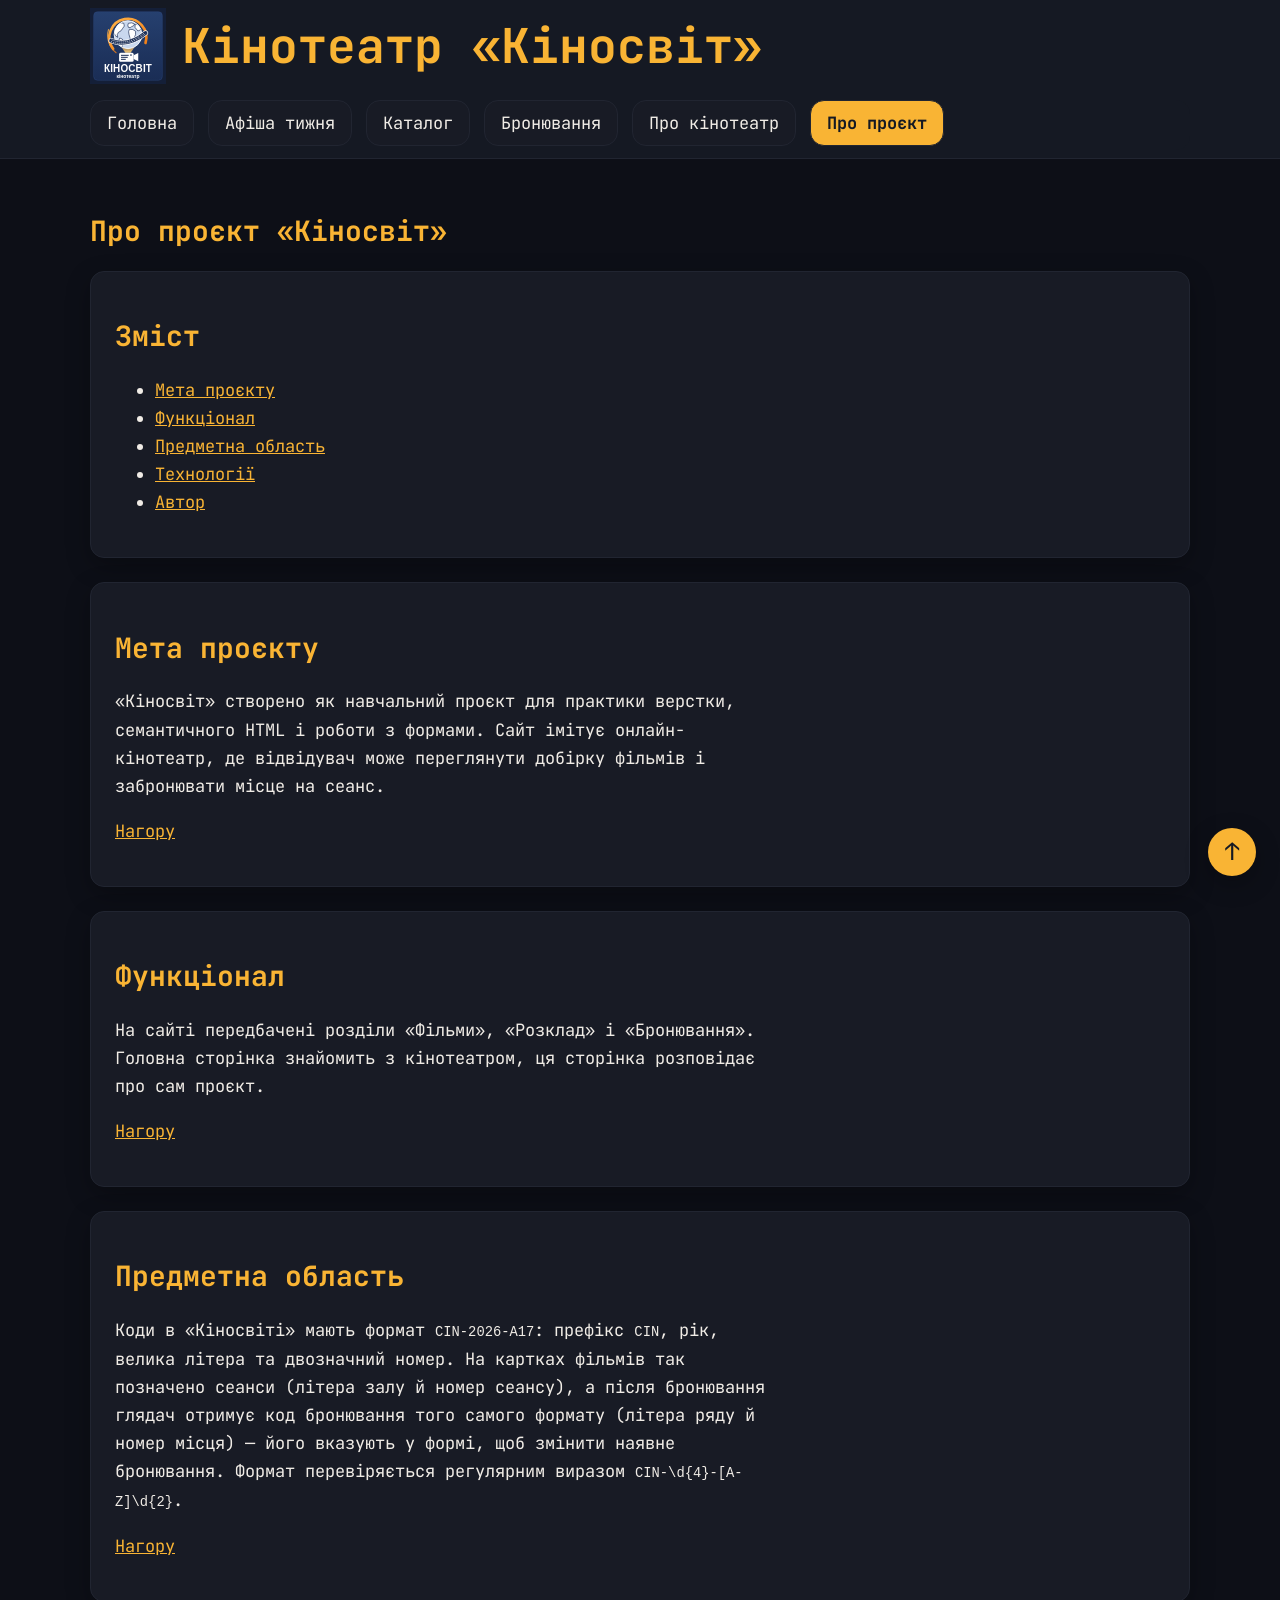
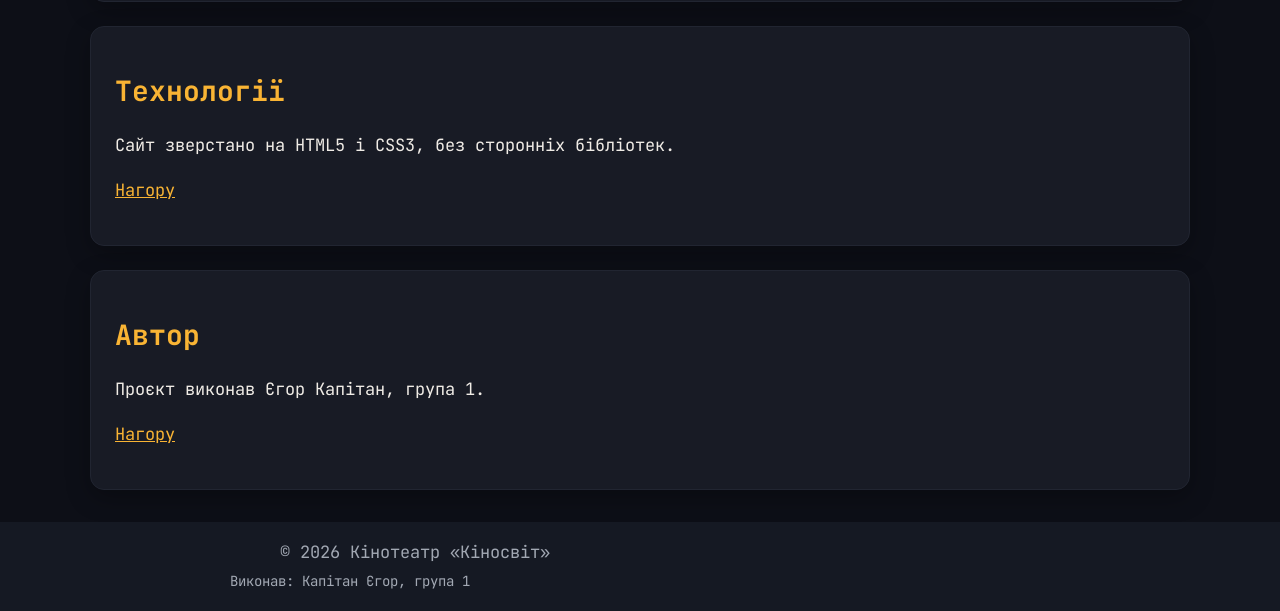
==== about.html @ 165bf743 "Бонусні завдання і виправлення помилок" ====
<!DOCTYPE html>
<html lang="uk">
  <head>
    <meta charset="UTF-8" />
    <meta name="viewport" content="width=device-width, initial-scale=1.0" />
    <link rel="stylesheet" href="css/styles.css" />
    <title>Про проєкт — Кіносвіт</title>
    <link rel="icon" href="images/favicon.svg" type="image/svg+xml" />
  </head>
  <body>
    <header id="top">
      <img src="images/logo.svg" alt="Логотип кінотеатру «Кіносвіт»" width="120" height="120" />
      <h1>Кінотеатр «Кіносвіт»</h1>
      <nav aria-label="Головне меню">
        <ul>
          <li><a href="index.html">Головна</a></li>
          <li><a href="index.html#poster-banner">Афіша тижня</a></li>
          <li><a href="catalog.html">Каталог</a></li>
          <li><a href="form.html">Бронювання</a></li>
          <li><a href="index.html#concept">Про кінотеатр</a></li>
          <li><a href="about.html" class="current">Про проєкт</a></li>
        </ul>
      </nav>
    </header>

    <main>
      <h2>Про проєкт «Кіносвіт»</h2>

      <!-- Зміст сторінки -->
      <nav id="contents">
        <h2>Зміст</h2>
        <ul>
          <li><a href="#goal">Мета проєкту</a></li>
          <li><a href="#features">Функціонал</a></li>
          <li><a href="#domain">Предметна область</a></li>
          <li><a href="#tech">Технології</a></li>
          <li><a href="#author">Автор</a></li>
        </ul>
      </nav>

      <!-- Секція: мета проєкту -->
      <section id="goal">
        <h2>Мета проєкту</h2>
        <p>
          «Кіносвіт» створено як навчальний проєкт для практики верстки,
          семантичного HTML і роботи з формами. Сайт імітує онлайн-кінотеатр,
          де відвідувач може переглянути добірку фільмів і забронювати місце
          на сеанс.
        </p>
        <p><a href="#top">Нагору</a></p>
      </section>

      <!-- Секція: функціонал -->
      <section id="features">
        <h2>Функціонал</h2>
        <p>
          На сайті передбачені розділи «Фільми», «Розклад» і «Бронювання».
          Головна сторінка знайомить з кінотеатром, ця сторінка розповідає
          про сам проєкт.
        </p>
        <p><a href="#top">Нагору</a></p>
      </section>

      <!-- Секція: предметна область -->
      <section id="domain">
        <h2>Предметна область</h2>
        <p>
          Коди в «Кіносвіті» мають формат <code>CIN-2026-A17</code>:
          префікс <code>CIN</code>, рік, велика літера та двозначний номер.
          На картках фільмів так позначено сеанси (літера залу й номер сеансу),
          а після бронювання глядач отримує код бронювання того самого формату
          (літера ряду й номер місця) — його вказують у формі, щоб змінити
          наявне бронювання. Формат перевіряється регулярним виразом
          <code>CIN-\d{4}-[A-Z]\d{2}</code>.
        </p>
        <p><a href="#top">Нагору</a></p>
      </section>

      <!-- Секція: технології -->
      <section id="tech">
        <h2>Технології</h2>
        <p>Сайт зверстано на HTML5 і CSS3, без сторонніх бібліотек.</p>
        <p><a href="#top">Нагору</a></p>
      </section>

      <!-- Секція: автор -->
      <section id="author">
        <h2>Автор</h2>
        <p>Проєкт виконав Єгор Капітан, група 1.</p>
        <p><a href="#top">Нагору</a></p>
      </section>
    </main>

    <!-- Підвал сторінки -->
    <footer>
      <p>&copy; 2026 Кінотеатр «Кіносвіт»</p>
      <p>Виконав: Капітан Єгор, група 1</p>
    </footer>

    <a class="to-top" href="#top" aria-label="Нагору">↑</a>
  </body>
</html>
---- css/styles.css ----
@import url('https://fonts.googleapis.com/css2?family=JetBrains+Mono:wght@400;700&subset=cyrillic&display=swap');

/*
 * Проєкт:   Кінотеатр «Кіносвіт»
 * Варіант:  4
 * Автор:    Капітан Єгор, група 1
 * Дата:     03.10.2026
 */

/* ===== Глобальна нормалізація коробок =====
   За замовчуванням (content-box) width — це ширина лише вмісту, а padding і border
   додаються зверху. Тому блок із width: 50%, padding: 1rem і рамкою 1px насправді
   займає 50% + 2rem + 2px, і дві такі колонки разом виходять ширшими за 100% —
   друга переноситься на новий рядок.
   З border-box width — це вся видима ширина блока разом із padding і border:
   відступи «з'їдають» місце всередині, а не розсувають коробку назовні,
   тож дві колонки по 50% з будь-якими внутрішніми відступами стають рівно в рядок.
   *::before і *::after додано, бо псевдоелементи не успадковують box-sizing від *. */
*,
*::before,
*::after {
  box-sizing: border-box;
}

:root {
  --color-brand: hsl(225 24% 11%);
  --color-accent: hsl(39 94% 59%);
  --color-bg: hsl(225 28% 7%);
  --color-surface: hsl(225 22% 12%);
  --color-surface-raised: hsl(225 19% 16%);
  --color-text: hsl(38 25% 92%);
  --color-muted: hsl(220 10% 67%);
  --color-rating: hsl(42 100% 63%);
  --color-duration: hsl(190 65% 72%);
  --color-visited: hsl(30 60% 68%);
  --color-active: hsl(39 94% 45%);
  --color-error: hsl(0 85% 65%);
  --color-error-bg: hsl(0 45% 18%);
  --color-success: hsl(140 55% 55%);
  --color-success-bg: hsl(140 35% 15%);
  /* Розміри: шкала відступів і ширини — щоб у відступах не було «магічних чисел» */
  --space-xs: 0.25rem;
  --space-sm: 0.5rem;
  --space-md: 1rem;
  --space-lg: 1.5rem;
  --space-xl: 2rem;
  --radius: 14px;
  --container-width: 1100px;
  --card-width: 240px;
  --shadow: 0 8px 24px rgb(0 0 0 / 28%);
  --neu-dark: rgb(0 0 0 / 55%);
  --neu-light: rgb(255 255 255 / 6%);
  --banner-text-shadow: 0 1px 2px rgb(0 0 0 / 85%), 0 0 12px rgb(0 0 0 / 55%);
  /* Одна гарнітура на весь сайт (2 накреслення: 400 і 700) + системний моноширинний fallback. */
  --font-body: "JetBrains Mono", "SFMono-Regular", Consolas, "Liberation Mono", "Courier New", monospace;
}

/* ===== Бонус 1. Світла тема — другий набір тих самих змінних =====
   Сайт за замовчуванням темний, тому другою темою зроблено світлу.
   Щоб увімкнути: <body class="light-theme">. */
body.light-theme {
  --color-brand: hsl(40 30% 90%);
  --color-accent: hsl(28 90% 42%);
  --color-bg: hsl(40 33% 96%);
  --color-surface: hsl(40 40% 99%);
  --color-surface-raised: hsl(40 22% 91%);
  --color-text: hsl(225 30% 14%);
  --color-muted: hsl(222 10% 40%);
  --color-rating: hsl(35 90% 38%);
  --color-duration: hsl(195 75% 30%);
  --color-visited: hsl(22 55% 38%);
  --color-active: hsl(28 90% 30%);
  --color-error: hsl(0 70% 45%);
  --color-error-bg: hsl(0 85% 95%);
  --color-success: hsl(140 55% 30%);
  --color-success-bg: hsl(140 50% 93%);
  --shadow: 0 6px 18px rgb(0 0 0 / 10%);
  --neu-dark: rgb(0 0 0 / 14%);
  --neu-light: rgb(255 255 255 / 95%);
  --banner-text-shadow: 0 1px 2px rgb(255 255 255 / 80%);
}

html {
  scroll-behavior: smooth;
  /* Шапка липка, тож при переході за якорем (#poster-banner, #goal…) браузер
     прокручує секцію до самого верху — під шапку. scroll-padding-top залишає
     зверху місце на висоту шапки (≈160px), і заголовок секції видно повністю. */
  scroll-padding-top: 11rem;
}

body {
  min-height: 100vh;
  margin: 0;
  background: var(--color-bg);
  color: var(--color-text);
  font-family: var(--font-body);
  font-size: 106.25%; /* 17px при стандартних 16px браузера */
  line-height: 1.65;
}

p {
  max-width: 65ch;
}

/* ===== Наскрізна шапка й горизонтальне меню (пункт 5) ===== */

/* 5.5 Шапка й підвал однакові на всіх сторінках: спільний фон і відступи */
body > header,
body > footer {
  padding: var(--space-md) max(var(--space-md), calc((100% - var(--container-width)) / 2));
  background: var(--color-brand);
}

/* ===== Липка шапка (LR5) =====
   Селектор body > header, а не просто header: інакше липкими стали б і заголовки
   <header> усередині карток фільмів на головній.
   Фон --color-brand непрозорий, тож прокручений вміст не просвічує крізь шапку.
   Вертикальні відступи — var(--space-sm), горизонтальні вирівнюють вміст шапки
   по ширині основного контейнера, як і раніше. */
body > header {
  position: sticky;
  top: 0;
  /* z-index працює лише для позиціонованих елементів (position ≠ static), тому
     шапці потрібні обидва: position: sticky створює їй власний шар, а z-index: 10
     піднімає цей шар над картками з position: relative, які інакше, ідучи в коді
     пізніше, малювалися б поверх шапки під час прокручування. */
  z-index: 10;
  padding-block: var(--space-sm);
  /* Шапка — ціль посилань #top («нагору»). Липка шапка завжди видна вгорі вікна,
     тож браузер вважав, що до неї вже «доїхали», і майже не прокручував.
     Великий scroll-margin-top змушує прокрутити на стільки вище за шапку,
     що сторінка просто впирається у свій початок. */
  scroll-margin-top: 1000vh;
}

body > header {
  display: flex;
  flex-wrap: wrap;
  align-items: center;
  gap: var(--space-md);
  border-bottom: 1px solid var(--color-surface-raised);
}

body > header > img {
  width: 76px;
  height: 76px;
  object-fit: contain;
}

h1,
h2,
h3 {
  color: var(--color-accent);
  font-weight: 700;
  line-height: 1.2;
}

h1 {
  font-size: 2.25rem;
}

h2 {
  font-size: 1.75rem;
}

h3 {
  font-size: 1.375rem;
}

body > header h1 {
  margin: 0;
}

body > header nav {
  width: 100%;
}

/* 5.2 Список <ul> → горизонтальне меню: без маркерів і лівого відступу.
   5.3 Фон меню кольором --color-brand */
body > header nav ul {
  margin: 0;
  padding: 0;
  border-radius: var(--radius);
  background: var(--color-brand);
  list-style: none;
}

/* 5.2 Пункти меню стають в один рядок, з невеликим проміжком між «плитками» */
body > header nav li {
  display: inline-block;
  margin: 0 var(--space-xs) var(--space-xs) 0;
}

/* 5.2 inline-block + padding: клікабельна вся область пункту, а не лише текст.
   :any-link — щоб це правило не перебивалося загальними a:link / a:visited нижче */
body > header nav a:any-link {
  display: inline-block;
  padding: var(--space-sm) var(--space-md);
  /* «Плитка»: власний фон і рамка, щоб пункт було видно як кнопку, а не голий текст */
  border: 1px solid var(--color-surface-raised);
  border-radius: var(--radius);
  background: var(--color-surface);
  color: var(--color-text);
  text-decoration: none;
}

/* 5.3 Зміна фону пункту при наведенні (і при фокусі з клавіатури) */
body > header nav a:hover,
body > header nav a:focus-visible {
  background: var(--color-surface-raised);
  color: var(--color-accent);
}

/* 5.4 Поточна сторінка: клас current переїжджає між сторінками, вигляд — контрастний */
body > header nav a.current {
  background: var(--color-accent);
  color: var(--color-brand);
  font-weight: 700;
}

main,
body > aside {
  width: min(var(--container-width), calc(100% - 2 * var(--space-md)));
  /* Вертикальні відступи — тільки знизу; відступ від шапки дає padding, а не margin */
  margin: 0 auto var(--space-xl);
  padding-top: var(--space-xl);
}

main > img {
  display: block;
  width: 100%;
  max-height: 420px;
  border-radius: var(--radius);
  object-fit: cover;
}

section,
article,
body > aside,
form,
#contents {
  margin-block: 0 var(--space-lg);
  padding: var(--space-lg);
  border: 1px solid var(--color-surface-raised);
  border-radius: var(--radius);
  background: var(--color-surface);
  /* Якщо --shadow не оголошено, браузер використає тінь із запасного значення. */
  box-shadow: var(--shadow, 0 2px 8px rgb(0 0 0 / 10%));
}

article > header {
  padding: 0;
  background: transparent;
}

article img,
figure img {
  max-width: 100%;
  height: auto;
  border-radius: var(--radius);
}

#poster-banner figure {
  margin: 0;
}

#poster-banner img {
  display: block;
  width: 100%;
}

blockquote {
  margin-inline: 0;
  padding: var(--space-md);
  border-left: 4px solid var(--color-accent);
  background: var(--color-surface-raised);
  color: var(--color-muted);
}

hr {
  border: 0;
  border-top: 1px solid var(--color-surface-raised);
}

/* ===================================================================
   Обов'язковий набір селекторів (пункт 8)
   =================================================================== */

/* --- 8.5 Стани посилань у порядку LVHFA (:link → :visited → :hover → :focus-visible → :active) ---
   Порядок критичний, бо всі п'ять правил мають однакову специфічність і перемагає нижче
   записане, тож у іншому порядку, наприклад, :visited перекрив би :hover. */
a:link {
  color: var(--color-accent);
}

a:visited {
  color: var(--color-visited);
}

a:hover {
  color: var(--color-text);
}

a:focus-visible {
  color: var(--color-text);
  outline: 2px solid var(--color-accent);
  outline-offset: 3px;
}

a:active {
  color: var(--color-active);
}

/* --- 8.4 Атрибутний селектор + 8.2 псевдоелемент ::after ---
   a[href^="http"] — посилання, адреса яких починається з http, тобто зовнішні
   (на Вікіпедію на головній). Після них додаємо декоративну стрілку. */
a[href^="http"]::after {
  content: " ↗";
  font-size: 0.85rem;
}

/* --- 8.1 Псевдокласи (нові, яких не було в пунктах 5–7) --- */

/* :first-child — перший крок у списку «Як забронювати квиток» (catalog.html).
   У секції два списки <ol> (кроки 1–5 і 6–7), тому беремо лише перший із них
   (:first-of-type) — інакше підсвітився б і крок 6 */
#booking-steps ol:first-of-type > li:first-child {
  color: var(--color-accent);
  font-weight: 700;
}

/* :last-child — останній абзац у підвалі («Виконав: …») дрібнішим шрифтом */
body > footer p:last-child {
  font-size: 0.875rem;
}

/* :checked — підпис обраного залу та обраних додаткових послуг (form.html) */
label:has(> input:checked) {
  color: var(--color-accent);
}

/* :target — секція about.html, до якої перейшли зі змісту (#goal, #tech, …) */
section:target {
  border-color: var(--color-accent);
}

/* --- 8.2 Псевдоелементи --- */

/* ::before — декоративні лапки перед цитатою на головній */
blockquote::before {
  content: "❝";
  display: block;
  color: var(--color-accent);
  font-size: 2rem;
  line-height: 1;
}

/* ::marker — номери кроків бронювання кольором акценту */
#booking-steps li::marker {
  color: var(--color-accent);
  font-weight: 700;
}

/* ::first-letter — велика перша літера абзацу в секції «Наші зали» (index.html).
   Не перший абзац «Про проєкт»: він починається з «, а лапка теж входить у ::first-letter */
#halls > p::first-letter {
  float: left;
  margin-right: var(--space-sm);
  color: var(--color-accent);
  font-size: 3rem;
  font-weight: 700;
  line-height: 1;
}

/* --- 8.3 Комбінатори --- */

/* > (дитина): стиль отримують лише <ul>, які є прямими дітьми <aside>
   на головній (список порад), а не вкладені глибше списки */
body > aside > ul {
  padding-left: var(--space-lg);
}

/* + (наступний сусід): абзац, що стоїть одразу після заголовка <h2>, —
   прибираємо йому верхній відступ, щоб текст був ближче до заголовка */
h2 + p {
  margin-top: 0;
}

/* ~ (усі наступні сусіди): усі абзаци, що йдуть після першого списку <ol>
   у секції «Як забронювати квиток» (пояснення між двома списками) */
#booking-steps ol ~ p {
  color: var(--color-muted);
}

/* ===== Таблиця каталогу (LR2) — лише селектори за структурою, без класів ===== */

table {
  width: 100%;
  /* collapse: сусідні комірки ділять одну спільну лінію, інакше рамки подвоюються */
  border-collapse: collapse;
  overflow: hidden;
  border-radius: var(--radius);
  background: var(--color-surface-raised);
}

caption {
  padding: 0 0 var(--space-sm);
  color: var(--color-text);
  font-weight: 700;
  text-align: left;
}

th,
td {
  padding: var(--space-sm) var(--space-md);
  border: 1px solid color-mix(in srgb, var(--color-muted) 25%, transparent);
  text-align: left;
}

th {
  color: var(--color-accent);
  font-size: 0.875rem;
  text-transform: uppercase;
  letter-spacing: 0.08em;
}

/* Контрастна шапка */
thead th {
  background: var(--color-brand);
}

/* Числові колонки «Рік» і «Тривалість» праворуч.
   У кожному рядку tbody: 1 — th з назвою, 2 — жанр, 3 — рік, 4 — тривалість
   (комірки з rowspan стоять у кінці рядка, тож порядок не зсувається).
   У другому рядку шапки «Рік» і «Тривалість» — перші дві комірки. */
tbody td:nth-child(3),
tbody td:nth-child(4),
thead tr:nth-child(2) th:nth-child(-n + 2) {
  text-align: right;
}

/* Зебра: even — це те саме, що 2n.
   n пробігає 0, 1, 2, 3, … → 2n дає 0, 2, 4, 6, …
   Рядка з номером 0 немає, тому фон отримують 2-й, 4-й, 6-й, … рядки tbody,
   а непарні (1-й, 3-й, …) лишаються з фоном таблиці --color-surface-raised. */
tbody tr:nth-child(even) {
  background: var(--color-surface);
}

/* Об'єднані комірки (режисер, кінокомпанія) охоплюють кілька рядків,
   тому даємо їм власний фон, щоб зебра не «розрізала» їх навпіл */
tbody td[rowspan] {
  background: var(--color-surface-raised);
}

/* Підсвітка рядка під курсором.
   Об'єднана комірка (rowspan) належить лише першому рядку, який вона охоплює,
   тому підсвічуємо її окремо: якщо курсор на рядку, що стоїть на k рядків нижче,
   а сама комірка охоплює більше ніж k рядків (:not відкидає коротші rowspan). */
tbody tr:hover,
tbody tr:hover > td[rowspan],
tbody tr:has(+ tr:hover) > td[rowspan],
tbody tr:has(+ tr + tr:hover) > td[rowspan]:not([rowspan="2"]),
tbody tr:has(+ tr + tr + tr:hover) > td[rowspan]:not([rowspan="2"], [rowspan="3"]),
tbody tr:has(+ tr + tr + tr + tr:hover) > td[rowspan]:not([rowspan="2"], [rowspan="3"], [rowspan="4"]),
tbody tr:has(+ tr + tr + tr + tr + tr:hover) > td[rowspan]:not([rowspan="2"], [rowspan="3"], [rowspan="4"], [rowspan="5"]),
tbody tr:has(+ tr + tr + tr + tr + tr + tr:hover) > td[rowspan]:not([rowspan="2"], [rowspan="3"], [rowspan="4"], [rowspan="5"], [rowspan="6"]),
tbody tr:has(+ tr + tr + tr + tr + tr + tr + tr:hover) > td[rowspan]:not([rowspan="2"], [rowspan="3"], [rowspan="4"], [rowspan="5"], [rowspan="6"], [rowspan="7"]) {
  background: color-mix(in srgb, var(--color-accent) 18%, var(--color-surface));
}

.rating {
  color: var(--color-rating);
  font-weight: 700;
  white-space: nowrap;
}

/* Тривалість — 4-та комірка рядка tbody (без класу в розмітці) */
tbody td:nth-child(4) {
  color: var(--color-duration);
  font-variant-numeric: tabular-nums;
  white-space: nowrap;
}

time,
small,
figcaption {
  color: var(--color-muted);
}

details {
  margin-block: 0 var(--space-sm);
  padding: var(--space-md);
  border-radius: var(--radius);
  background: var(--color-surface-raised);
}

summary,
dt,
legend {
  color: var(--color-accent);
  font-weight: 700;
}

dd {
  margin-bottom: var(--space-sm);
}

/* ===== Форма бронювання (LR3) ===== */

/* Бонус 4. Вкладеність (nesting): legend описано всередині fieldset,
   а варіант підпису для прапорців — усередині label через & */
fieldset {
  margin-block: 0 var(--space-md);
  padding: var(--space-md) var(--space-lg) var(--space-lg);
  border: 1px solid var(--color-surface-raised);
  border-radius: var(--radius);

  & legend {
    padding-inline: var(--space-sm);
    font-size: 1.1rem;
  }
}

label {
  color: var(--color-text);
  font-weight: 700;
  cursor: pointer;

  /* Підписи до прапорців і перемикачів — звичайним шрифтом */
  &:has(> input[type="checkbox"]),
  &:has(> input[type="radio"]) {
    font-weight: 400;
  }
}

/* Обов'язкові поля: зірочка після підпису через ::after, без тексту в розмітці.
   1) підпис, після якого (через <br>) іде обов'язкове поле;
   2) підпис, всередині якого лежить обов'язковий прапорець (згода). */
label:has(+ br + :is(input, select, textarea)[required])::after,
label:has(> input[required])::after {
  content: " *";
  color: var(--color-error);
}

input,
select,
textarea,
button {
  max-width: 100%;
  padding: var(--space-sm) var(--space-md);
  border: 1px solid var(--color-muted);
  border-radius: calc(var(--radius) / 2);
  background: var(--color-surface-raised);
  color: var(--color-text);
  font: inherit;
}

/* Усі текстові поля, списки й textarea однакової ширини */
input:not([type="checkbox"], [type="radio"]),
select,
textarea {
  width: 100%;
}

textarea {
  resize: vertical;
}

input[type="checkbox"],
input[type="radio"] {
  accent-color: var(--color-accent);
}

/* Стан полів під час введення.
   Чому :focus:invalid, а не просто :invalid?
   :invalid спрацьовує одразу після завантаження: порожнє поле з required
   вже вважається невалідним. Якщо прибрати :focus, уся форма була б червоною
   ще до того, як користувач щось ввів, — це лякає й нічого не підказує.
   З :focus колір з'являється лише в тому полі, де зараз курсор,
   і змінюється просто під час друку: червоний — поки значення не підходить,
   зелений — коли воно стало правильним.
   Зелений не вмикається для порожнього поля з підказкою (:placeholder-shown):
   необов'язкове порожнє поле завжди «валідне» і інакше ставало б зеленим від самого кліку. */
input:focus:invalid,
select:focus:invalid,
textarea:focus:invalid {
  border-color: var(--color-error);
  outline-color: var(--color-error);
  background: var(--color-error-bg);
}

input:focus:valid:not(:placeholder-shown),
select:focus:valid,
textarea:focus:valid:not(:placeholder-shown) {
  border-color: var(--color-success);
  outline-color: var(--color-success);
  background: var(--color-success-bg);
}

/* Кнопки: розрізняємо за атрибутом type, без класів */
button,
a.button {
  cursor: pointer;
  font-weight: 700;
}

/* Акцентна — відправити */
button[type="submit"],
a.button {
  border-color: var(--color-accent);
  background: var(--color-accent);
  color: var(--color-brand);
}

button[type="submit"]:hover,
a.button:hover,
a.button:focus-visible {
  background: var(--color-text);
  color: var(--color-brand);
}

/* Нейтральна — скинути */
button[type="reset"] {
  border-color: var(--color-muted);
  background: transparent;
  color: var(--color-muted);
}

button[type="reset"]:hover {
  border-color: var(--color-text);
  color: var(--color-text);
}

/* Посилання, оформлене як кнопка */
a.button {
  display: inline-block;
  padding: var(--space-sm) var(--space-md);
  border: 1px solid var(--color-accent);
  border-radius: calc(var(--radius) / 2);
  text-decoration: none;
}

:focus-visible {
  outline: 2px solid var(--color-accent);
  outline-offset: 3px;
}

/* 5.5 Підвал — однаковий на всіх сторінках */
body > footer {
  margin-top: auto;
  color: var(--color-muted);
  text-align: center;
}

body > footer p {
  margin: 0 0 var(--space-xs);
}

/* ===================================================================
   Демонстрація специфічності (пункт 9)
   =================================================================== */
/* Елемент: заголовок картки фільму на головній —
   <section id="concept"> → <article> → <header> → <h3>«Інтерстеллар»</h3>.

   Претенденти на колір заголовка картки:

   h3                        → (0,0,1)  0 id, 0 класів/псевдокласів, 1 тег (h3)
   article:first-of-type h3  → (0,1,2)  0 id, 1 псевдоклас (:first-of-type), 2 теги (article, h3)
   #concept h3               → (1,0,1)  1 id (#concept), 0 класів, 1 тег (h3)  ← перемагає

   Порівнюємо трійки зліва направо, як номер версії:
   у #concept h3 одиниця в першій колонці (id), а в інших двох там 0,
   тому кількість класів і тегів далі вже не має значення.
   Скільки б класів чи псевдокласів я не додав, вони не наздоженуть один id —
   саме тому id для стилів не використовують: перебити таке правило потім дуже важко.
*/
/* h3                       { color: var(--color-accent); } */
/* article:first-of-type h3 { color: var(--color-muted); } */
#concept h3                 { color: var(--color-duration); }

/* Inline-стиль у розмітці переміг би всі три правила:
   <h3 style="color: hotpink;">«Інтерстеллар»</h3>
   Атрибут style має вищий рівень, ніж будь-який селектор (його специфічність
   записують як (1,0,0,0) — окрема колонка перед id), тож навіть #concept h3 програє.
   Це поганий спосіб виграти: стиль змішується з розміткою, його не можна
   перевикористати чи змінити з styles.css (лише через позначку important), і щоб змінити колір,
   доведеться правити кожну сторінку окремо. */

/* ===== Градієнтний банер на головній (LR5) ===== */
.banner {
  /* Не ширше 900px на широкому екрані й по центру */
  width: min(100%, 900px);
  margin: 0 auto;
  margin-bottom: var(--space-lg);
  padding: var(--space-lg);
  border-radius: var(--radius);
  /* Читабельність на всій довжині градієнта: темний текст (--color-bg) зливався
     з темним початком (--color-brand), а помаранчевий заголовок — з помаранчевим кінцем.
     Тому текст світлий, а темна тінь не дає світлим літерам розчинитися
     на яскравому кінці градієнта. */
  color: var(--color-text);
  text-shadow: var(--banner-text-shadow);
  background-image: linear-gradient(120deg, var(--color-brand), var(--color-accent));
}

/* Заголовок банера бере колір банера, а не загальний помаранчевий колір h2 */
.banner h2 {
  margin: 0 0 var(--space-sm);
  color: inherit;
}

.banner p {
  margin: 0;
}

/* ===== Картки каталогу ===== */

/* Контейнер карток. Поки що без Flexbox і Grid: картки — це inline-block,
   тож стають у рядок, як слова в тексті, і переносяться, коли місце закінчується. */
.cards {
  /* Відступ від заголовка «Каталог» — через padding: вертикальні margin у роботі лише знизу */
  padding-top: var(--space-sm);
}

.card {
  display: inline-block;
  vertical-align: top;
  width: var(--card-width);
  margin: 0 var(--space-md) var(--space-lg) 0;
  /* Відступи лише в .card__body: зображення має йти від краю до краю,
     тому скидаємо padding, який article отримує від загального правила */
  padding: 0;
  border: 1px solid var(--color-brand);
  border-radius: var(--radius);
  background: var(--color-surface-raised);
  box-shadow: var(--shadow);
  /* overflow: hidden обрізає вміст (передусім зображення) по заокруглених кутах
     border-radius, інакше прямокутні кути картинки вилазили б за межі картки. */
  overflow: hidden;
}

/* Постер у картці: однакова висота для всіх карток, хоч вихідні файли різних пропорцій.
   object-fit: cover заповнює всю рамку 100% × 170px, зберігаючи пропорції, а зайве обрізає;
   object-position: center — обрізається порівну з обох боків, центр картинки лишається видимим. */
.card__img {
  /* img за замовчуванням рядковий (inline) елемент і стоїть на базовій лінії тексту,
     тож під ним лишається кілька зайвих пікселів «під хвостики» літер;
     display: block прибирає цей проміжок, і картинка щільно прилягає до .card__body */
  display: block;
  width: 100%;
  height: 170px;
  /* Скидаємо заокруглення із загального правила для article img:
     кути картки й так обрізає overflow: hidden, а знизу картинка має бути прямою */
  border-radius: 0;
  object-fit: cover;
  object-position: center;
}

/* Експеримент: без position: relative обидва бейджі злетіли у правий верхній кут
   самої сторінки, поверх шапки, і лягли один на одного. Абсолютно позиціонований
   елемент рахує top/right від найближчого предка з position, відмінним від static;
   коли такого предка немає, точкою відліку стає початковий блок (сама сторінка),
   тож бейджі й опинилися в її куті. */
.card {
  position: relative;
}

/* Бейдж «Прем'єра» / «Хіт прокату» — у правому верхньому куті картки, поверх постера.
   position: absolute виймає його з потоку: картка не розтягується, текст не зсувається. */
.card__badge {
  position: absolute;
  top: var(--space-sm);
  right: var(--space-sm);
  padding: var(--space-xs) var(--space-sm);
  background: var(--color-accent);
  color: var(--color-bg);
  font-size: 0.8rem;
  border-radius: 999px;
}

.card__body {
  padding: var(--space-md);
}

/* Назва — рівно один рядок; те, що не вміщається, замінюють три крапки.
   Потрібні всі три властивості разом: nowrap не дає тексту переноситися,
   overflow: hidden ховає те, що вилізло за край, а text-overflow: ellipsis
   малює «…» на місці обрізаного. */
.card__title {
  white-space: nowrap;
  overflow: hidden;
  text-overflow: ellipsis;
  /* Відступ лише знизу: якщо в сусідніх елементів є і нижній, і верхній margin,
     вони схлопуються (діє більший), і реальну відстань важко передбачити.
     Коли margin тільки знизу, відстань між рядками картки — рівно var(--space-sm). */
  margin: 0 0 var(--space-sm);
  line-height: 1.3;
}

.card__meta,
.card__id {
  margin: 0 0 var(--space-sm);
  line-height: 1.5;
}

/* ===================================================================
   Бонусні завдання LR5
   =================================================================== */

/* --- Бонус 1. Фіксована кнопка «нагору» ---
   position: fixed прив'язує кнопку до вікна браузера, а не до сторінки:
   вона стоїть у правому нижньому куті, хоч би як далеко прокрутили.
   z-index вищий, ніж у шапки, щоб на вузькому екрані кнопку ніщо не перекрило. */
.to-top {
  position: fixed;
  right: var(--space-lg);
  bottom: var(--space-lg);
  z-index: 20;
  display: grid;
  place-items: center;
  width: 3rem;
  height: 3rem;
  border-radius: 50%;
  background: var(--color-accent);
  box-shadow: var(--shadow);
  font-size: 1.5rem;
  font-weight: 700;
  text-decoration: none;
}

.to-top:link,
.to-top:visited {
  color: var(--color-brand);
}

.to-top:hover,
.to-top:focus-visible {
  background: var(--color-text);
  color: var(--color-brand);
}

/* --- Бонус 2. «Скляна» картка: три фонові шари через кому ---
   Перший у списку шар лежить найвище: напівпрозорий градієнт («скло»),
   під ним — фото зали, а в самому низу — суцільний колір, який видно,
   поки фото не завантажилося або якщо воно не знайдеться. */
.card--glass {
  background:
    linear-gradient(160deg, rgb(255 255 255 / 28%), rgb(255 255 255 / 4%)),
    url("../images/cinema-hall.svg") center / cover no-repeat,
    var(--color-brand);
}

/* Темна тінь під світлим текстом — щоб його було видно на світлих місцях фото */
.card--glass .card__body {
  text-shadow: var(--banner-text-shadow);
}

.card--glass .card__excerpt {
  color: var(--color-text);
}

/* --- Бонус 3. Плавний розмір заголовка сайту через clamp() ---
   Не менше 1.6rem на телефоні, не більше 3rem на широкому екрані,
   а між ними — 5% ширини вікна. Шапка однакова на всіх сторінках,
   тож і заголовок у ній масштабується однаково, зокрема на головній. */
body > header h1 {
  font-size: clamp(1.6rem, 5vw, 3rem);
}

/* --- Бонус 4. Анотація картки — рівно два рядки ---
   text-overflow: ellipsis працює лише для одного рядка, тому для кількох
   рядків потрібен -webkit-line-clamp разом із display: -webkit-box. */
.card__excerpt {
  display: -webkit-box;
  -webkit-line-clamp: 2;
  -webkit-box-orient: vertical;
  overflow: hidden;
  margin: 0 0 var(--space-sm);
  color: var(--color-muted);
  font-size: 0.875rem;
  line-height: 1.5;
}

/* ===================================================================
   Бонусні завдання 2, 3, 5
   =================================================================== */

/* --- Бонус 2. :has() як «батьківський селектор» ---
   Картка фільму на головній, у якій є ілюстрація (<img>), отримує акцентну рамку.
   Картка без зображення («Титанік») лишається зі звичайною рамкою. */
#concept article:has(img) {
  border: 2px solid var(--color-accent);
}

/* --- Бонус 3. Нюморфічна картка: блок «Корисні поради» на головній ---
   Фон блока = фон сторінки; об'єм дають дві протилежні тіні:
   темна знизу-справа і світла зверху-зліва. На :active тіні стають inset — картка «втискається». */
body > aside {
  border-color: transparent;
  background: var(--color-bg);
  box-shadow:
    10px 10px 22px var(--neu-dark),
    -10px -10px 22px var(--neu-light);
  transition: box-shadow 0.2s;
}

body > aside:active {
  box-shadow:
    inset 8px 8px 18px var(--neu-dark),
    inset -8px -8px 18px var(--neu-light);
}

/* --- Бонус 5. Власні маркери списку на головній через ::marker --- */
body > aside li::marker {
  color: var(--color-accent);
  font-size: 1.25rem;
}

/* Для порівняння — той самий ефект через list-style: none + ::before (не застосовано):
body > aside ul { list-style: none; }
body > aside li::before {
  content: "•";
  display: inline-block;
  width: var(--space-lg);
  margin-left: calc(-1 * var(--space-lg));
  color: var(--color-accent);
  font-size: 1.25rem;
}
*/

@media (max-width: 600px) {
  /* На телефоні шапка з шістьма пунктами меню займає майже пів екрана,
     тому тут вона не липка, а прокручується разом зі сторінкою */
  html {
    scroll-padding-top: var(--space-md);
  }

  body > header {
    position: static;
    justify-content: center;
    text-align: center;
  }

  body > header nav ul {
    text-align: center;
  }

  section,
  article,
  body > aside,
  form,
  #contents {
    padding: var(--space-md);
  }

  table {
    display: block;
    overflow-x: auto;
  }
}

/* ===== Демонстрація: схлопування відступів ===== */

/* Схлопування вертикальних відступів (margin collapse).
   Якщо розкоментувати цей блок, відстань між рядками «рік · режисер» і «Код сеансу»
   у картці буде НЕ 24+16=40px, а 24px: два вертикальні відступи, що стикаються,
   не додаються, а зливаються в один — більший із двох (перевірено в DevTools).
   Горизонтальні відступи так не поводяться, вони завжди додаються.
   Саме тому в цій роботі всі вертикальні відступи задані тільки в один бік — знизу.

   Чому приклад не на самих .card: картки тут — inline-block, а відступи
   рядкових блоків не схлопуються ніколи. Те саме правило для .card дало 56px
   (24 + 16 та ще й висота рядка), а якби картки були звичайними блоками — 24px.

.card__meta { margin-bottom: 24px; }
.card__meta + .card__id { margin-top: 16px; }
*/

/* ===== Демонстрація: контекст накладання (бонус 5) =====
   Якщо розкоментувати це правило, .cards стає окремим контекстом накладання
   (stacking context): transform з будь-яким значенням, навіть scale(1), створює
   його так само, як position разом із z-index. Тоді z-index бейджів і карток
   порівнюються лише між собою всередині .cards, а сам .cards для решти сторінки —
   один шар на рівні z-index: 0. Шапка з z-index: 10 усе одно над ним.
   Тому навіть бейдж із z-index: 9999 не вийде поверх шапки: 9999 діє тільки
   всередині .cards, а назовні «важить» лише 0 самого контейнера.

.cards { transform: scale(1); }
*/
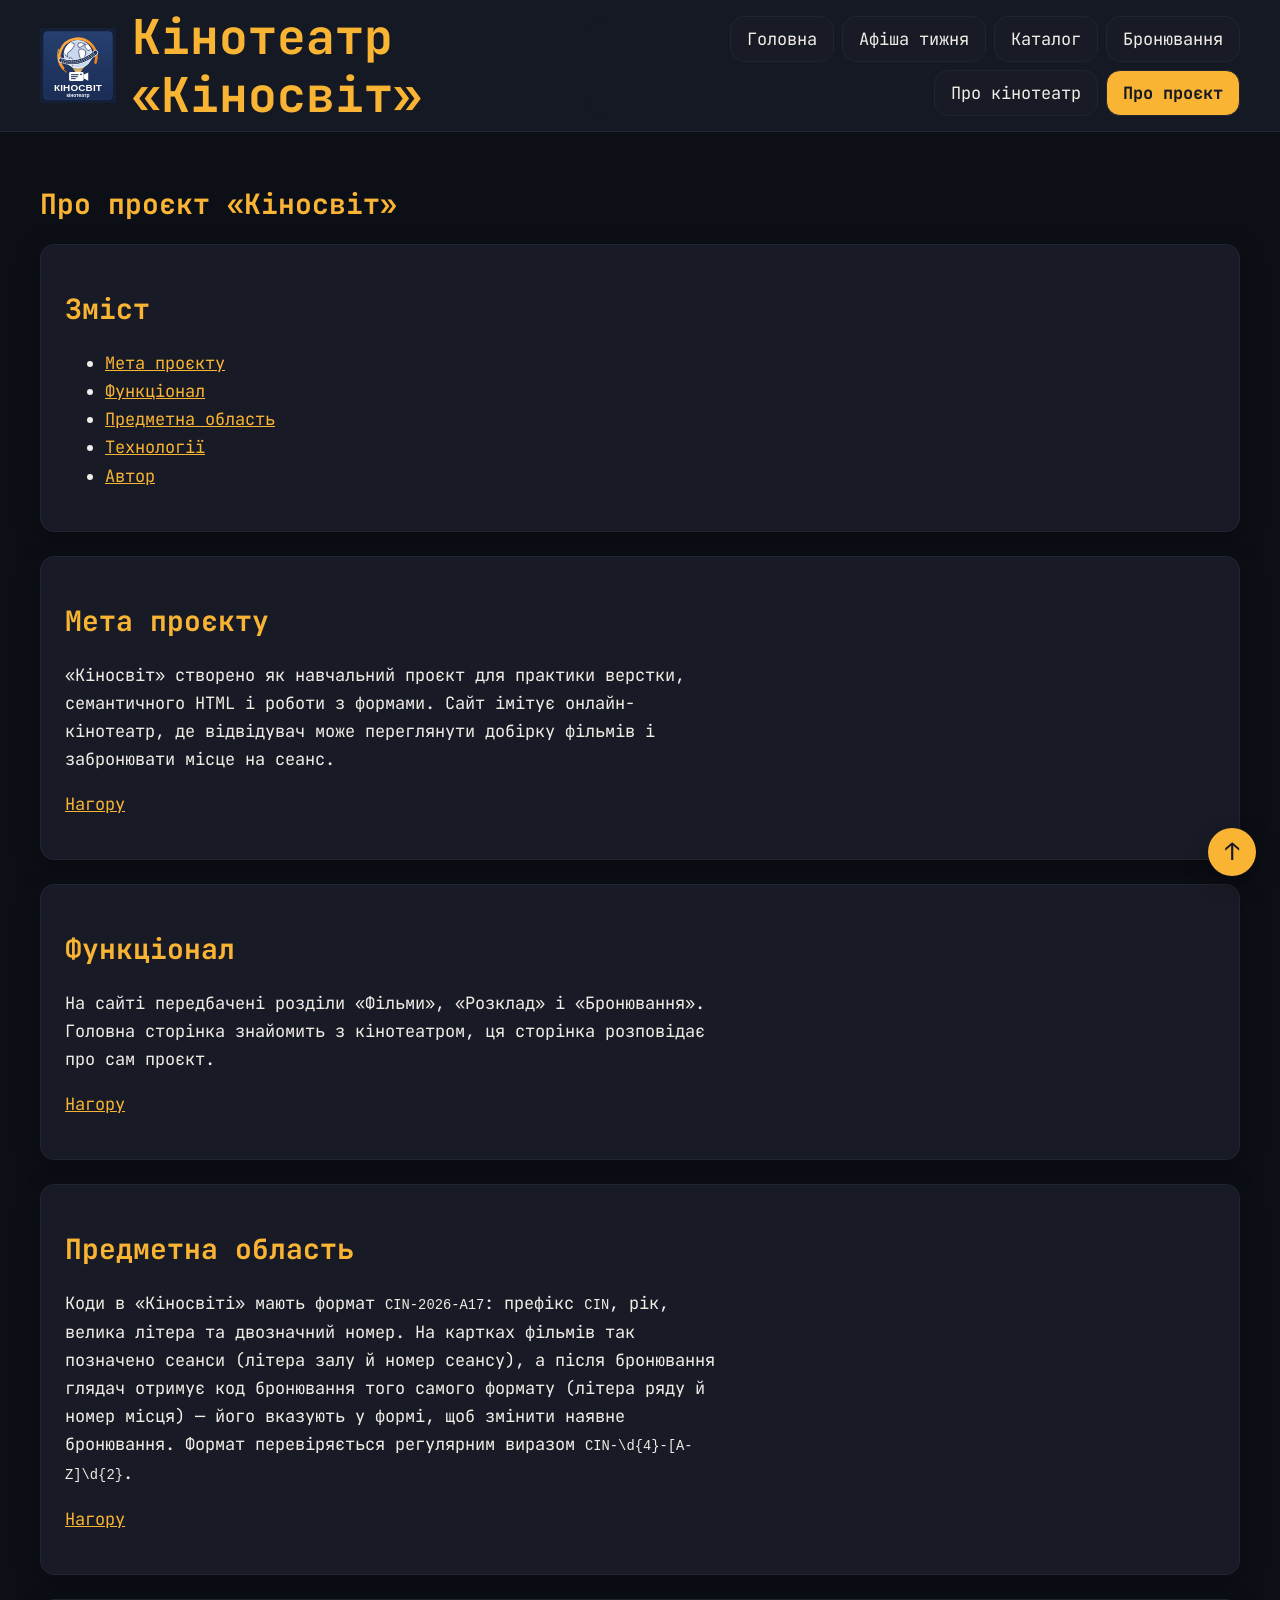
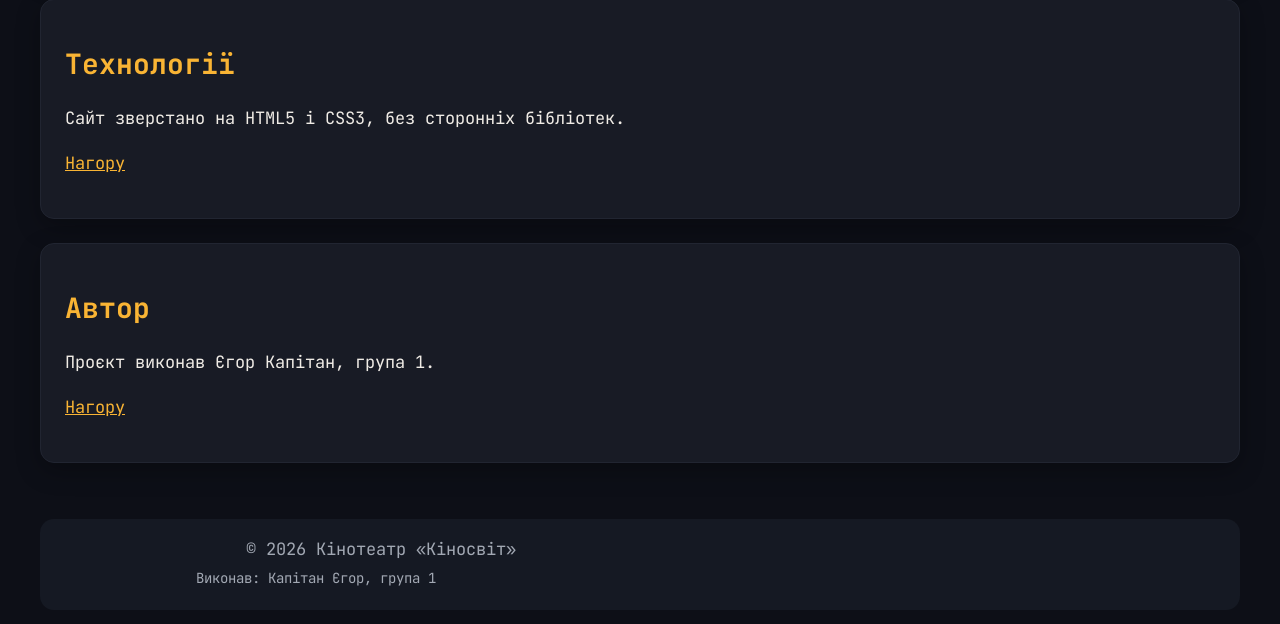
==== commit 321fcefe: "Завдання 4-9, зробив модельне вікно, притиснутий футер, макет сторінки" ====
--- a/about.html
+++ b/about.html
@@ -8,11 +8,13 @@
     <link rel="icon" href="images/favicon.svg" type="image/svg+xml" />
   </head>
   <body>
-    <header id="top">
-      <img src="images/logo.svg" alt="Логотип кінотеатру «Кіносвіт»" width="120" height="120" />
-      <h1>Кінотеатр «Кіносвіт»</h1>
+    <header id="top" class="site-header">
+      <div class="site-header__brand">
+        <img src="images/logo.svg" alt="Логотип кінотеатру «Кіносвіт»" width="120" height="120" />
+        <h1>Кінотеатр «Кіносвіт»</h1>
+      </div>
       <nav aria-label="Головне меню">
-        <ul>
+        <ul class="menu">
           <li><a href="index.html">Головна</a></li>
           <li><a href="index.html#poster-banner">Афіша тижня</a></li>
           <li><a href="catalog.html">Каталог</a></li>
@@ -92,7 +94,7 @@
     </main>
 
     <!-- Підвал сторінки -->
-    <footer>
+    <footer class="site-footer">
       <p>&copy; 2026 Кінотеатр «Кіносвіт»</p>
       <p>Виконав: Капітан Єгор, група 1</p>
     </footer>
--- a/css/styles.css
+++ b/css/styles.css
@@ -45,8 +45,11 @@
   --space-lg: 1.5rem;
   --space-xl: 2rem;
   --radius: 14px;
-  --container-width: 1100px;
-  --card-width: 240px;
+  --container-width: 1200px;
+  /* Макет (LR6): кожен gap і кожна ширина треку сітки — лише через ці змінні */
+  --gap: 1.25rem; /* єдиний проміжок для всіх сіток і flex-рядів */
+  --min-col: 240px; /* мінімальна ширина колонки каталогу */
+  --sidebar: 260px; /* ширина бічної колонки макета */
   --shadow: 0 8px 24px rgb(0 0 0 / 28%);
   --neu-dark: rgb(0 0 0 / 55%);
   --neu-light: rgb(255 255 255 / 6%);
@@ -88,7 +91,15 @@
   scroll-padding-top: 11rem;
 }
 
+/* ===== Притиснутий футер (LR6) =====
+   body — flex-колонка заввишки щонайменше з вікно: шапка, вміст, підвал.
+   Росте вміст — .layout на index/catalog або main на form/about — через flex: 1:
+   він забирає собі все вільне місце по висоті, і підвал опиняється внизу вікна.
+   height: 100% тут не підходить: він дорівнював би висоті вікна завжди, тож на довгій
+   сторінці вміст вилазив би з блока, а flex: 1 лише додає місце, коли його не вистачає. */
 body {
+  display: flex;
+  flex-direction: column;
   min-height: 100vh;
   margin: 0;
   background: var(--color-bg);
@@ -104,9 +115,9 @@
 
 /* ===== Наскрізна шапка й горизонтальне меню (пункт 5) ===== */
 
-/* 5.5 Шапка й підвал однакові на всіх сторінках: спільний фон і відступи */
-body > header,
-body > footer {
+/* 5.5 Шапка однакова на всіх сторінках: фон на всю ширину,
+   а вміст вирівняно по ширині основного контейнера */
+body > header {
   padding: var(--space-md) max(var(--space-md), calc((100% - var(--container-width)) / 2));
   background: var(--color-brand);
 }
@@ -133,15 +144,24 @@
   scroll-margin-top: 1000vh;
 }
 
-body > header {
+/* Шапка на Flexbox (LR6): два блоки — назва з логотипом ліворуч і меню праворуч.
+   Розсуває їх justify-content: space-between, а не float чи порожні відступи. */
+.site-header {
   display: flex;
-  flex-wrap: wrap;
+  align-items: center;
+  justify-content: space-between;
+  gap: var(--gap);
+  border-bottom: 1px solid var(--color-surface-raised);
+}
+
+/* Логотип і назва сайту — один блок, теж рядком через flex */
+.site-header__brand {
+  display: flex;
   align-items: center;
   gap: var(--space-md);
-  border-bottom: 1px solid var(--color-surface-raised);
-}
-
-body > header > img {
+}
+
+.site-header__brand img {
   width: 76px;
   height: 76px;
   object-fit: contain;
@@ -171,13 +191,16 @@
   margin: 0;
 }
 
-body > header nav {
-  width: 100%;
-}
-
-/* 5.2 Список <ul> → горизонтальне меню: без маркерів і лівого відступу.
-   5.3 Фон меню кольором --color-brand */
-body > header nav ul {
+/* Меню на Flexbox: пункти стоять рядком, проміжки між ними дає gap на ul,
+   тож у li більше немає ні inline-block, ні margin.
+   Якщо поруч із назвою місця на всі пункти не вистачає, вони переносяться
+   на другий рядок, але лишаються притиснутими праворуч (flex-end).
+   Фон меню — --color-brand (LR4). */
+.menu {
+  display: flex;
+  flex-wrap: wrap;
+  justify-content: flex-end;
+  gap: var(--space-sm);
   margin: 0;
   padding: 0;
   border-radius: var(--radius);
@@ -185,16 +208,10 @@
   list-style: none;
 }
 
-/* 5.2 Пункти меню стають в один рядок, з невеликим проміжком між «плитками» */
-body > header nav li {
-  display: inline-block;
-  margin: 0 var(--space-xs) var(--space-xs) 0;
-}
-
-/* 5.2 inline-block + padding: клікабельна вся область пункту, а не лише текст.
+/* Посилання — «плитки»: display: block і padding, тож клікабельна вся область пункту.
    :any-link — щоб це правило не перебивалося загальними a:link / a:visited нижче */
-body > header nav a:any-link {
-  display: inline-block;
+.menu a:any-link {
+  display: block;
   padding: var(--space-sm) var(--space-md);
   /* «Плитка»: власний фон і рамка, щоб пункт було видно як кнопку, а не голий текст */
   border: 1px solid var(--color-surface-raised);
@@ -205,21 +222,28 @@
 }
 
 /* 5.3 Зміна фону пункту при наведенні (і при фокусі з клавіатури) */
-body > header nav a:hover,
-body > header nav a:focus-visible {
+.menu a:hover,
+.menu a:focus-visible {
   background: var(--color-surface-raised);
   color: var(--color-accent);
 }
 
 /* 5.4 Поточна сторінка: клас current переїжджає між сторінками, вигляд — контрастний */
-body > header nav a.current {
+.menu a.current {
   background: var(--color-accent);
   color: var(--color-brand);
   font-weight: 700;
 }
 
-main,
-body > aside {
+/* На form.html і about.html .layout немає — росте сам <main> */
+body > main {
+  flex: 1;
+}
+
+/* Основний вміст: на catalog.html і index.html — сітка .layout,
+   на form.html і about.html — просто <main> одною колонкою */
+.layout,
+body > main {
   width: min(var(--container-width), calc(100% - 2 * var(--space-md)));
   /* Вертикальні відступи — тільки знизу; відступ від шапки дає padding, а не margin */
   margin: 0 auto var(--space-xl);
@@ -234,9 +258,121 @@
   object-fit: cover;
 }
 
+/* ===== Макет сторінки (LR6): grid-template-areas =====
+   Шапка лишається ПОЗА .layout: липкий елемент «їздить» лише в межах свого
+   батька, і всередині сітки він був би заперт у своєму короткому рядку. */
+.layout {
+  /* Росте на всю вільну висоту body (див. «Притиснутий футер») */
+  flex: 1;
+  display: grid;
+  grid-template-columns: var(--sidebar) 1fr var(--sidebar);
+  grid-template-areas:
+    "nav  main side"
+    "foot foot foot";
+  /* Самого flex: 1 мало: рядки сітки за замовчуванням auto, і рядок foot лишився б
+     одразу під вмістом. 1fr віддає все зайве місце рядку з вмістом, foot — по вмісту */
+  grid-template-rows: 1fr auto;
+  gap: var(--gap);
+  /* Бічні колонки не розтягуються на всю висоту каталогу, а мають висоту свого вмісту */
+  align-items: start;
+}
+
+/* Головна: дві колонки — вміст і поради, без бічної навігації */
+.layout--home {
+  grid-template-columns: 1fr var(--sidebar);
+  grid-template-areas:
+    "main side"
+    "foot foot";
+}
+
+.layout__nav    { grid-area: nav; }
+.layout__main   { grid-area: main; }
+.layout__aside  { grid-area: side; }
+.layout__footer { grid-area: foot; }
+
+/* Елемент сітки за замовчуванням не стискається вужче за свій вміст (min-width: auto),
+   тож широка таблиця розсунула б колонку 1fr. min-width: 0 дозволяє колонці
+   лишатися своєї ширини, а таблиця прокручується всередині своєї секції */
+.layout__main {
+  min-width: 0;
+}
+
+#movies-table {
+  overflow-x: auto;
+}
+
+/* Рубрики бічної навігації — стовпчик «плиток» */
+.layout__nav h2,
+.layout__aside h2 {
+  margin: 0 0 var(--space-md);
+  font-size: 1.25rem;
+}
+
+.layout__nav ul {
+  display: flex;
+  flex-direction: column;
+  gap: var(--space-xs);
+  margin: 0;
+  padding: 0;
+  list-style: none;
+}
+
+.layout__nav a:any-link {
+  display: block;
+  padding: var(--space-xs) var(--space-sm);
+  border-radius: calc(var(--radius) / 2);
+  color: var(--color-text);
+  text-decoration: none;
+}
+
+.layout__nav a:hover,
+.layout__nav a:focus-visible {
+  background: var(--color-surface-raised);
+  color: var(--color-accent);
+}
+
+.layout__aside ol {
+  margin: 0 0 var(--space-md);
+  padding-left: var(--space-lg);
+}
+
+.layout__aside li {
+  margin-bottom: var(--space-xs);
+}
+
+.layout__aside p {
+  margin: 0;
+  color: var(--color-muted);
+  font-size: 0.875rem;
+}
+
+/* На вузькому екрані три колонки не вміщаються — зони стають одна під одною.
+   HTML не змінюється, переписується лише схема */
+@media (max-width: 900px) {
+  /* Росте рядок main, решта — по вмісту */
+  .layout {
+    grid-template-columns: 1fr;
+    grid-template-areas:
+      "nav"
+      "main"
+      "side"
+      "foot";
+    grid-template-rows: auto 1fr auto auto;
+  }
+
+  .layout--home {
+    grid-template-areas:
+      "main"
+      "side"
+      "foot";
+    grid-template-rows: 1fr auto auto;
+  }
+}
+
 section,
 article,
-body > aside,
+.layout__nav,
+.layout__aside,
 form,
 #contents {
   margin-block: 0 var(--space-lg);
@@ -330,7 +466,7 @@
 }
 
 /* :last-child — останній абзац у підвалі («Виконав: …») дрібнішим шрифтом */
-body > footer p:last-child {
+.site-footer p:last-child {
   font-size: 0.875rem;
 }
 
@@ -374,9 +510,9 @@
 
 /* --- 8.3 Комбінатори --- */
 
-/* > (дитина): стиль отримують лише <ul>, які є прямими дітьми <aside>
-   на головній (список порад), а не вкладені глибше списки */
-body > aside > ul {
+/* > (дитина): стиль отримують лише <ul>, які є прямими дітьми блока порад
+   на головній, а не вкладені глибше списки */
+.tips > ul {
   padding-left: var(--space-lg);
 }
 
@@ -646,14 +782,23 @@
   outline-offset: 3px;
 }
 
-/* 5.5 Підвал — однаковий на всіх сторінках */
-body > footer {
-  margin-top: auto;
+/* 5.5 Підвал — однаковий на всіх сторінках: на catalog.html і index.html він —
+   зона foot сітки макета, на form.html і about.html — звичайний блок по центру */
+.site-footer {
+  padding: var(--space-md);
+  border-radius: var(--radius);
+  background: var(--color-brand);
   color: var(--color-muted);
   text-align: center;
 }
 
-body > footer p {
+body > .site-footer {
+  width: min(var(--container-width), calc(100% - 2 * var(--space-md)));
+  margin-inline: auto;
+  margin-bottom: var(--space-md);
+}
+
+.site-footer p {
   margin: 0 0 var(--space-xs);
 }
 
@@ -716,18 +861,26 @@
 
 /* ===== Картки каталогу ===== */
 
-/* Контейнер карток. Поки що без Flexbox і Grid: картки — це inline-block,
-   тож стають у рядок, як слова в тексті, і переносяться, коли місце закінчується. */
+/* Контейнер карток — сітка (LR6). Розкладкою керує контейнер, а не самі картки.
+   auto-fit + minmax: браузер сам рахує, скільки колонок шириною щонайменше --min-col
+   вміщується в рядок, а вільне місце ділить між ними порівну (1fr).
+   Проміжки між картками дає gap — і по горизонталі, і по вертикалі. */
 .cards {
+  display: grid;
+  grid-template-columns: repeat(auto-fit, minmax(var(--min-col), 1fr));
+  gap: var(--gap);
   /* Відступ від заголовка «Каталог» — через padding: вертикальні margin у роботі лише знизу */
   padding-top: var(--space-sm);
 }
 
 .card {
-  display: inline-block;
-  vertical-align: top;
-  width: var(--card-width);
-  margin: 0 var(--space-md) var(--space-lg) 0;
+  /* Нутрощі картки — flex-колонка: зображення, текст і кнопка йдуть одне під одним,
+     а кнопку можна притиснути до низу через margin-top: auto */
+  display: flex;
+  flex-direction: column;
+  /* margin обнуляємо: article отримує нижній відступ від загального правила,
+     а в сітці відстань між картками задає лише gap */
+  margin: 0;
   /* Відступи лише в .card__body: зображення має йти від краю до краю,
      тому скидаємо padding, який article отримує від загального правила */
   padding: 0;
@@ -802,6 +955,95 @@
 .card__id {
   margin: 0 0 var(--space-sm);
   line-height: 1.5;
+}
+
+/* Рядок дій унизу картки: «Забронювати», а в першій картці ще й «Швидкий перегляд».
+   margin-top: auto забирає собі все вільне місце над рядком — так само, як
+   margin: 0 auto ділить вільне місце з боків і центрує блок, — тож рядок
+   опиняється в самому низу, на одній лінії в усіх картках ряду.
+   Притискаємо обгортку, а не кожну кнопку, щоб дві кнопки не билися за це місце. */
+.card__actions {
+  display: flex;
+  flex-wrap: wrap;
+  gap: var(--space-sm);
+  margin: auto var(--space-md) var(--space-md);
+}
+
+/* Обидві кнопки ділять рядок порівну, а у вузькій картці переносяться одна під одну */
+.card__actions > * {
+  flex: 1 1 auto;
+}
+
+.card__action:any-link {
+  display: block;
+  padding: var(--space-sm) var(--space-md);
+  border-radius: calc(var(--radius) / 2);
+  background: var(--color-accent);
+  color: var(--color-brand);
+  font-weight: 700;
+  text-align: center;
+  text-decoration: none;
+}
+
+.card__action:hover,
+.card__action:focus-visible {
+  background: var(--color-text);
+  color: var(--color-brand);
+}
+
+/* «Швидкий перегляд» — другорядна дія, тому лише з рамкою, без заливки */
+.card__preview {
+  border-color: var(--color-accent);
+  background: transparent;
+  color: var(--color-accent);
+}
+
+.card__preview:hover,
+.card__preview:focus-visible {
+  background: var(--color-surface);
+}
+
+/* ===== Модальне вікно на <dialog> (LR6) =====
+   z-index тут не потрібен: showModal() виносить вікно у верхній шар (top layer),
+   який браузер малює поверх усієї сторінки, зокрема й липкої шапки, —
+   а шапка в LR5 жила у звичайному потоці, тому її доводилося піднімати z-index. */
+dialog {
+  width: min(90%, 420px);
+  padding: var(--space-lg);
+  border: none;
+  border-radius: var(--radius);
+  background: var(--color-surface);
+  color: var(--color-text);
+  box-shadow: 0 12px 28px rgb(0 0 0 / 35%);
+}
+
+/* Затемнення тла малює сам браузер — це псевдоелемент ::backdrop, окремого блока в HTML немає */
+dialog::backdrop {
+  background: rgb(0 0 0 / 55%);
+}
+
+/* Сам <dialog> не забороняє прокручувати сторінку позаду (перевірено: коліщатко
+   над затемненням гортало каталог). :modal — вікно, відкрите через showModal();
+   поки воно є на сторінці, ховаємо прокручування всього документа. */
+html:has(dialog:modal) {
+  overflow: hidden;
+}
+
+dialog h2 {
+  margin: 0 0 var(--space-xs);
+}
+
+dialog .details__id {
+  margin: 0 0 var(--space-md);
+  color: var(--color-muted);
+}
+
+dialog dl {
+  margin: 0 0 var(--space-lg);
+}
+
+dialog dd {
+  margin: 0 0 var(--space-sm);
 }
 
 /* ===================================================================
@@ -896,7 +1138,7 @@
 /* --- Бонус 3. Нюморфічна картка: блок «Корисні поради» на головній ---
    Фон блока = фон сторінки; об'єм дають дві протилежні тіні:
    темна знизу-справа і світла зверху-зліва. На :active тіні стають inset — картка «втискається». */
-body > aside {
+.tips {
   border-color: transparent;
   background: var(--color-bg);
   box-shadow:
@@ -905,21 +1147,21 @@
   transition: box-shadow 0.2s;
 }
 
-body > aside:active {
+.tips:active {
   box-shadow:
     inset 8px 8px 18px var(--neu-dark),
     inset -8px -8px 18px var(--neu-light);
 }
 
 /* --- Бонус 5. Власні маркери списку на головній через ::marker --- */
-body > aside li::marker {
+.tips li::marker {
   color: var(--color-accent);
   font-size: 1.25rem;
 }
 
 /* Для порівняння — той самий ефект через list-style: none + ::before (не застосовано):
-body > aside ul { list-style: none; }
-body > aside li::before {
+.tips ul { list-style: none; }
+.tips li::before {
   content: "•";
   display: inline-block;
   width: var(--space-lg);
@@ -938,17 +1180,22 @@
 
   body > header {
     position: static;
-    justify-content: center;
+  }
+
+  /* На вузькому екрані назва й меню вже не вміщаються поруч — ставимо їх стовпчиком */
+  .site-header {
+    flex-direction: column;
     text-align: center;
   }
 
-  body > header nav ul {
-    text-align: center;
+  .menu {
+    justify-content: center;
   }
 
   section,
   article,
-  body > aside,
+  .layout__nav,
+  .layout__aside,
   form,
   #contents {
     padding: var(--space-md);
@@ -969,9 +1216,9 @@
    Горизонтальні відступи так не поводяться, вони завжди додаються.
    Саме тому в цій роботі всі вертикальні відступи задані тільки в один бік — знизу.
 
-   Чому приклад не на самих .card: картки тут — inline-block, а відступи
-   рядкових блоків не схлопуються ніколи. Те саме правило для .card дало 56px
-   (24 + 16 та ще й висота рядка), а якби картки були звичайними блоками — 24px.
+   Чому приклад не на самих .card: картки — елементи сітки (у LR5 були inline-block),
+   а відступи grid- і inline-block-елементів не схлопуються ніколи. У LR5 те саме
+   правило для .card дало 56px (24 + 16 та ще й висота рядка), а не 24px.
 
 .card__meta { margin-bottom: 24px; }
 .card__meta + .card__id { margin-top: 16px; }
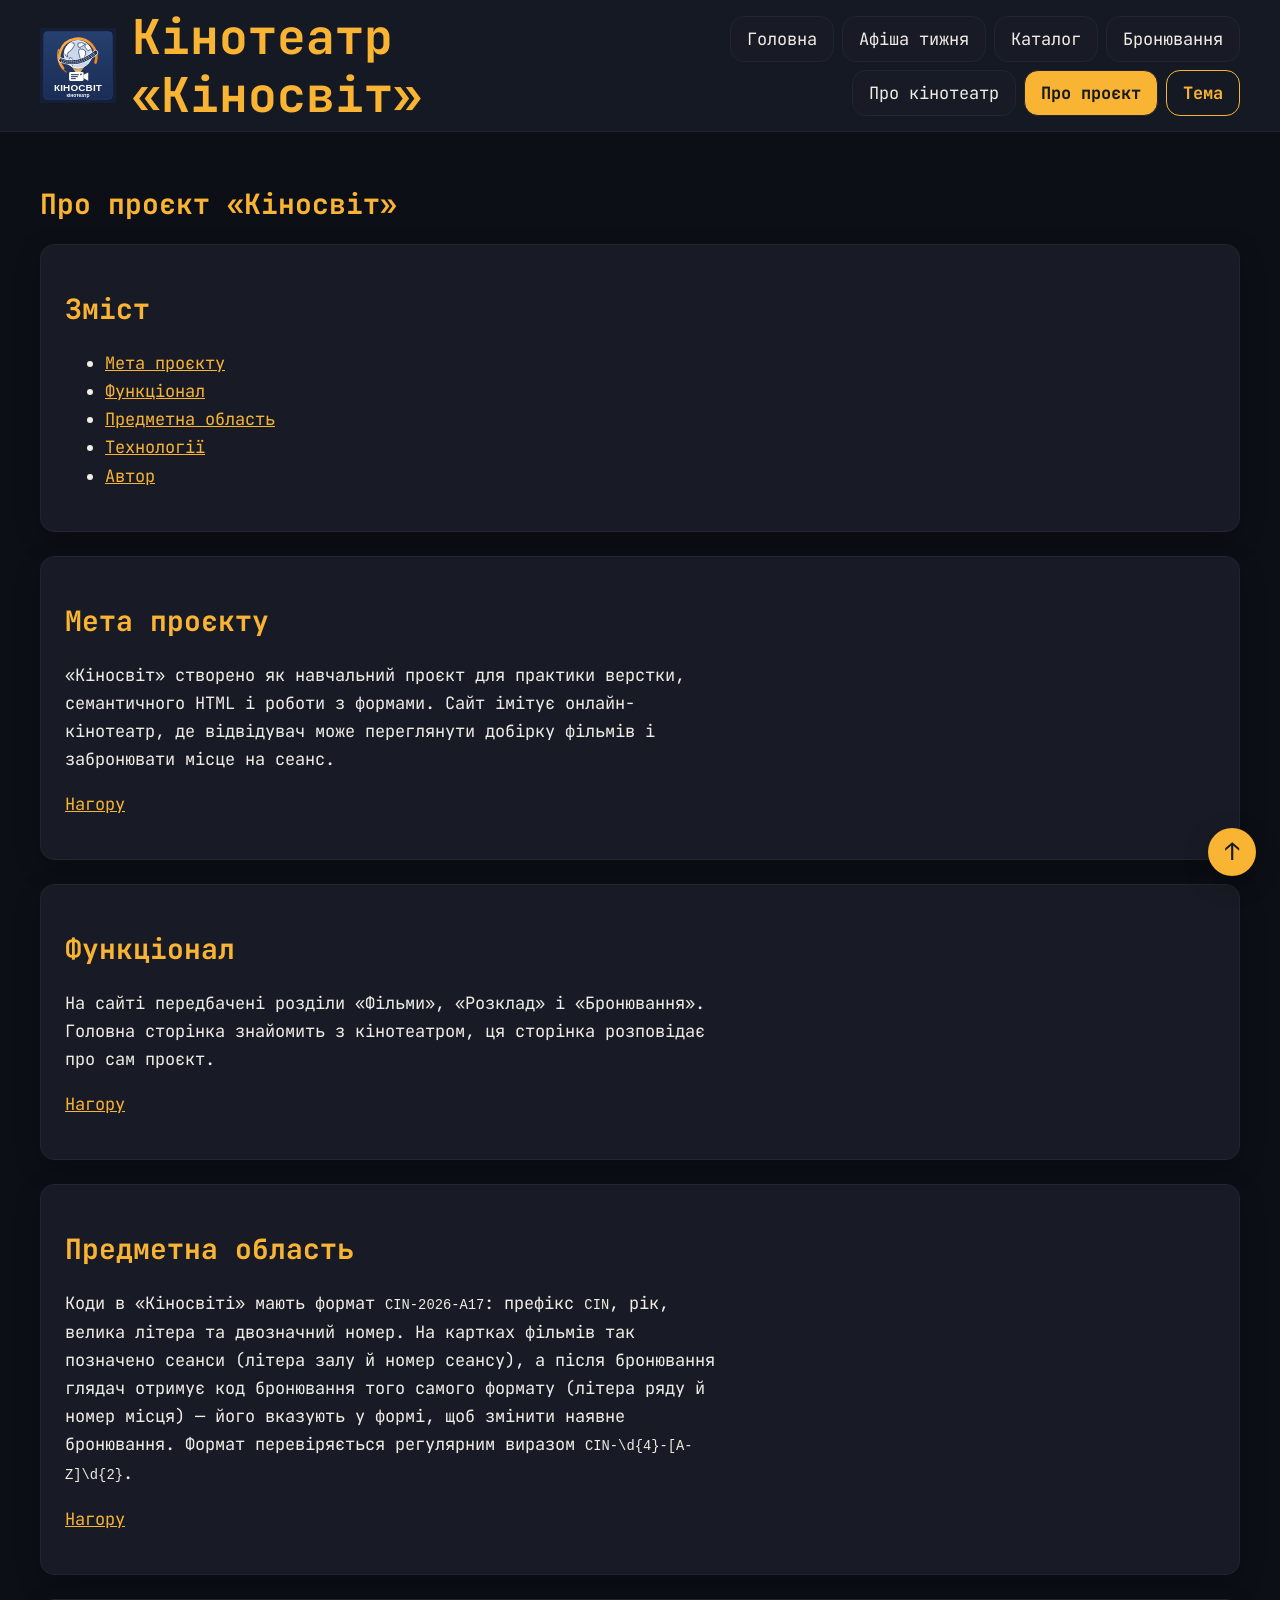
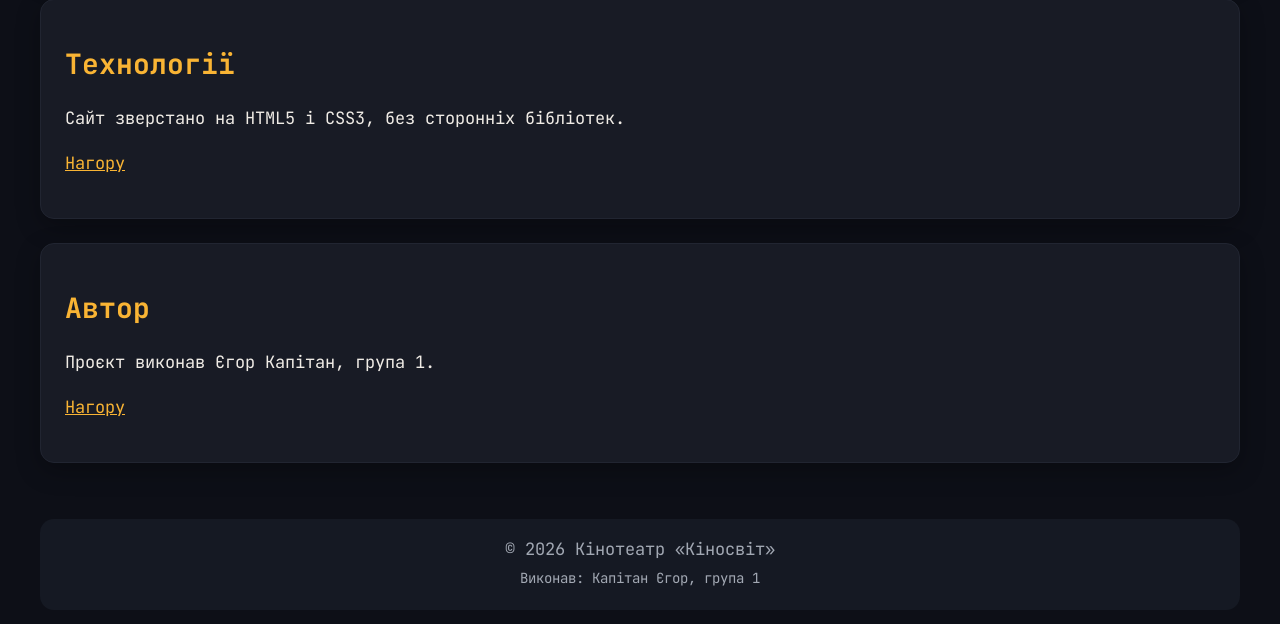
==== commit 04dba84d: "Бонусні завдання" ====
--- a/about.html
+++ b/about.html
@@ -21,6 +21,9 @@
           <li><a href="form.html">Бронювання</a></li>
           <li><a href="index.html#concept">Про кінотеатр</a></li>
           <li><a href="about.html" class="current">Про проєкт</a></li>
+          <li>
+            <button class="theme-toggle" type="button" onclick="document.body.classList.toggle('light-theme')">Тема</button>
+          </li>
         </ul>
       </nav>
     </header>
--- a/css/styles.css
+++ b/css/styles.css
@@ -50,6 +50,8 @@
   --gap: 1.25rem; /* єдиний проміжок для всіх сіток і flex-рядів */
   --min-col: 240px; /* мінімальна ширина колонки каталогу */
   --sidebar: 260px; /* ширина бічної колонки макета */
+  --gallery-row: 120px; /* висота рядка галереї (бонус) */
+  --label-col: 14rem; /* ширина колонки підписів у формі (бонус) */
   --shadow: 0 8px 24px rgb(0 0 0 / 28%);
   --neu-dark: rgb(0 0 0 / 55%);
   --neu-light: rgb(255 255 255 / 6%);
@@ -273,8 +275,6 @@
      одразу під вмістом. 1fr віддає все зайве місце рядку з вмістом, foot — по вмісту */
   grid-template-rows: 1fr auto;
   gap: var(--gap);
-  /* Бічні колонки не розтягуються на всю висоту каталогу, а мають висоту свого вмісту */
-  align-items: start;
 }
 
 /* Головна: дві колонки — вміст і поради, без бічної навігації */
@@ -285,7 +285,8 @@
     "foot foot";
 }
 
-.layout__nav    { grid-area: nav; }
+/* Бічні колонки не розтягуються на всю висоту каталогу, а мають висоту свого вмісту */
+.layout__nav    { grid-area: nav; align-self: start; }
 .layout__main   { grid-area: main; }
 .layout__aside  { grid-area: side; }
 .layout__footer { grid-area: foot; }
@@ -331,19 +332,33 @@
   color: var(--color-accent);
 }
 
-.layout__aside ol {
-  margin: 0 0 var(--space-md);
-  padding-left: var(--space-lg);
-}
-
-.layout__aside li {
-  margin-bottom: var(--space-xs);
-}
-
-.layout__aside p {
+/* Фільтр за жанром (варіант 4): перемикачі стовпчиком, без рамки fieldset з LR3 */
+.genre-filter {
+  display: flex;
+  flex-direction: column;
+  gap: var(--space-xs);
   margin: 0;
+  padding: 0;
+  border: none;
+}
+
+.genre-filter legend {
+  padding: 0;
+  margin-bottom: var(--space-sm);
   color: var(--color-muted);
   font-size: 0.875rem;
+}
+
+/* Сам фільтр — без JavaScript. Кожна картка має data-genres зі своїми жанрами
+   з variant04.json. :has() перевіряє, який перемикач обрано, а ~= шукає жанр
+   як окреме слово в списку: картки, де його немає, ховаються.
+   Для «Усі фільми» правила немає — тоді видно все. */
+.layout:has(#genre-scifi:checked) .card:not([data-genres~="фантастика"]),
+.layout:has(#genre-drama:checked) .card:not([data-genres~="драма"]),
+.layout:has(#genre-action:checked) .card:not([data-genres~="бойовик"]),
+.layout:has(#genre-thriller:checked) .card:not([data-genres~="трилер"]),
+.layout:has(#genre-adventure:checked) .card:not([data-genres~="пригоди"]) {
+  display: none;
 }
 
 /* На вузькому екрані три колонки не вміщаються — зони стають одна під одною.
@@ -498,14 +513,15 @@
 }
 
 /* ::first-letter — велика перша літера абзацу в секції «Наші зали» (index.html).
-   Не перший абзац «Про проєкт»: він починається з «, а лапка теж входить у ::first-letter */
+   Не перший абзац «Про проєкт»: він починається з «, а лапка теж входить у ::first-letter.
+   У LR6 float заборонено, тому буквицю на два рядки робить initial-letter
+   (браузер, який його не знає, просто покаже першу літеру кольором акценту) */
 #halls > p::first-letter {
-  float: left;
+  -webkit-initial-letter: 2;
+  initial-letter: 2;
   margin-right: var(--space-sm);
   color: var(--color-accent);
-  font-size: 3rem;
   font-weight: 700;
-  line-height: 1;
 }
 
 /* --- 8.3 Комбінатори --- */
@@ -798,8 +814,10 @@
   margin-bottom: var(--space-md);
 }
 
+/* margin-inline: auto — абзаци мають max-width: 65ch, і без цього вузький блок
+   абзацу стояв би ліворуч, а рядки різного розміру шрифту — зі зсувом */
 .site-footer p {
-  margin: 0 0 var(--space-xs);
+  margin: 0 auto var(--space-xs);
 }
 
 /* ===================================================================
@@ -1044,6 +1062,16 @@
 
 dialog dd {
   margin: 0 0 var(--space-sm);
+}
+
+dialog h3 {
+  margin: 0 0 var(--space-sm);
+  font-size: 1.1rem;
+}
+
+.details__cast {
+  margin: 0 0 var(--space-lg);
+  padding-left: var(--space-lg);
 }
 
 /* ===================================================================
@@ -1163,7 +1191,7 @@
 .tips ul { list-style: none; }
 .tips li::before {
   content: "•";
-  display: inline-block;
+  display: inline-flex;
   width: var(--space-lg);
   margin-left: calc(-1 * var(--space-lg));
   color: var(--color-accent);
@@ -1235,3 +1263,135 @@
 
 .cards { transform: scale(1); }
 */
+
+/* ===================================================================
+   Бонусні завдання LR6
+   =================================================================== */
+
+/* --- Бонус 1. Перемикач теми ---
+   Кнопка в меню вмикає/вимикає клас light-theme на <body>. Сама тема — це лише
+   блок body.light-theme з перевизначеними змінними (на початку файлу):
+   жодне правило оформлення для неї не продубльоване.
+   Кнопка виглядає як решта «плиток» меню. */
+.theme-toggle {
+  display: block;
+  padding: var(--space-sm) var(--space-md);
+  border: 1px solid var(--color-accent);
+  border-radius: var(--radius);
+  background: transparent;
+  color: var(--color-accent);
+}
+
+.theme-toggle:hover,
+.theme-toggle:focus-visible {
+  background: var(--color-surface-raised);
+}
+
+/* --- Бонус 2. Щільна галерея ---
+   Чотири колонки, рядки однакової висоти; широкі кадри займають дві колонки,
+   високі — два рядки. grid-auto-flow: row dense дозволяє браузеру
+   заповнювати «дірки», які лишилися перед великими кадрами, меншими кадрами,
+   що стоять у HTML пізніше. */
+.gallery {
+  display: grid;
+  grid-template-columns: repeat(4, 1fr);
+  grid-auto-rows: var(--gallery-row);
+  grid-auto-flow: row dense;
+  gap: var(--gap);
+}
+
+.gallery__item {
+  width: 100%;
+  height: 100%;
+  border-radius: var(--radius);
+  object-fit: cover;
+}
+
+.gallery__item--wide {
+  grid-column: span 2;
+}
+
+.gallery__item--tall {
+  grid-row: span 2;
+}
+
+/* --- Бонус 3. Закріплена картка ---
+   «Дюна» (хіт прокату) у HTML — четверта, але на екрані стоїть першою
+   і займає весь перший ряд сітки: order: -1 ставить її перед картками
+   з order: 0 за замовчуванням, а grid-column: 1 / -1 тягне від першої
+   до останньої лінії сітки. Порядок у HTML (і для екранної читалки) не змінився. */
+.card--pinned {
+  order: -1;
+  grid-column: 1 / -1;
+}
+
+/* --- Бонус 4. Липка бічна колонка ---
+   Фільтр за жанром прокручується разом зі сторінкою, але зупиняється під шапкою
+   (шапка заввишки ~132px, тож top трохи більший).
+   align-self: start обов'язковий: без нього грид-елемент розтягнутий на всю
+   висоту своєї області (рядка з каталогом), тобто вже займає все місце,
+   і «їздити» всередині неї йому нікуди — липкість не спрацьовує. */
+.layout__aside {
+  position: sticky;
+  top: 9rem;
+  align-self: start;
+}
+
+/* --- Бонус 5. Форма у дві колонки на Grid ---
+   Підписи — ліва колонка, поля — права. Кожен fieldset — сітка з двох колонок
+   однакової ширини (--label-col і 1fr), тож підписи всіх трьох груп стоять
+   по одній лінії. Сама форма — теж сітка з двох колонок, щоб кнопку можна було
+   розтягнути на обидві. (subgrid у fieldset пробував — браузер рахує колонки
+   кожної групи по-різному, бо fieldset має власний особливий рендеринг.)
+   Розмітку з LR3 не змінено: <p> навколо пари «підпис + поле» стає
+   display: contents (зникає як коробка, і label з полем стають клітинками сітки),
+   а <br> між ними більше не потрібен. */
+form {
+  display: grid;
+  grid-template-columns: var(--label-col) 1fr;
+  gap: var(--space-md) var(--gap);
+}
+
+form fieldset {
+  display: grid;
+  grid-column: 1 / -1;
+  grid-template-columns: var(--label-col) 1fr;
+  gap: var(--space-md) var(--gap);
+  align-items: center;
+}
+
+form p {
+  display: contents;
+}
+
+form br {
+  display: none;
+}
+
+/* Перемикачі й прапорці — у правій колонці, під полями */
+form label:has(> input[type="radio"]),
+form label:has(> input[type="checkbox"]) {
+  grid-column: 2;
+}
+
+/* Кнопка відправлення розтягнута на обидві колонки, «Скинути» — під нею */
+form button {
+  grid-column: 1 / -1;
+}
+
+@media (max-width: 600px) {
+  /* На телефоні — одна колонка, як на звичайному потоці */
+  form,
+  form fieldset {
+    grid-template-columns: 1fr;
+  }
+
+  form label:has(> input[type="radio"]),
+  form label:has(> input[type="checkbox"]) {
+    grid-column: auto;
+  }
+
+  .gallery {
+    grid-template-columns: repeat(2, 1fr);
+  }
+}
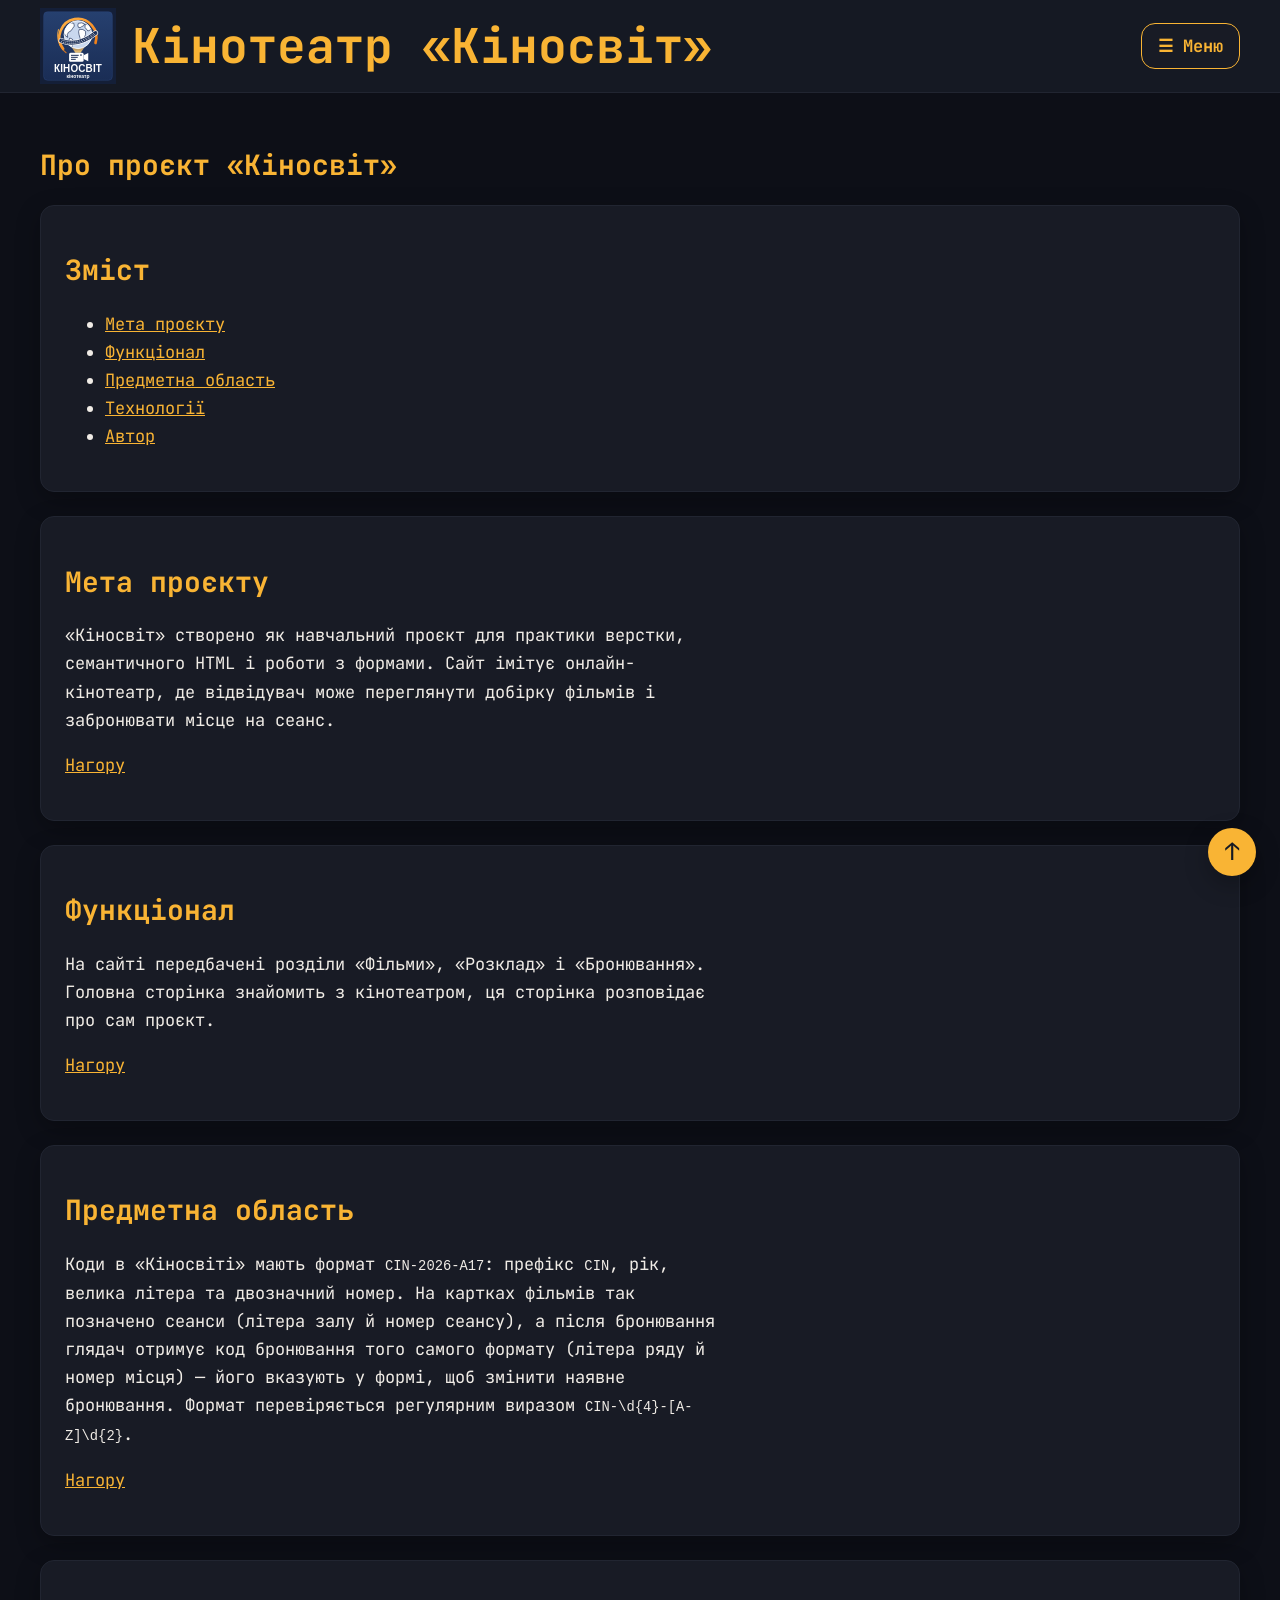
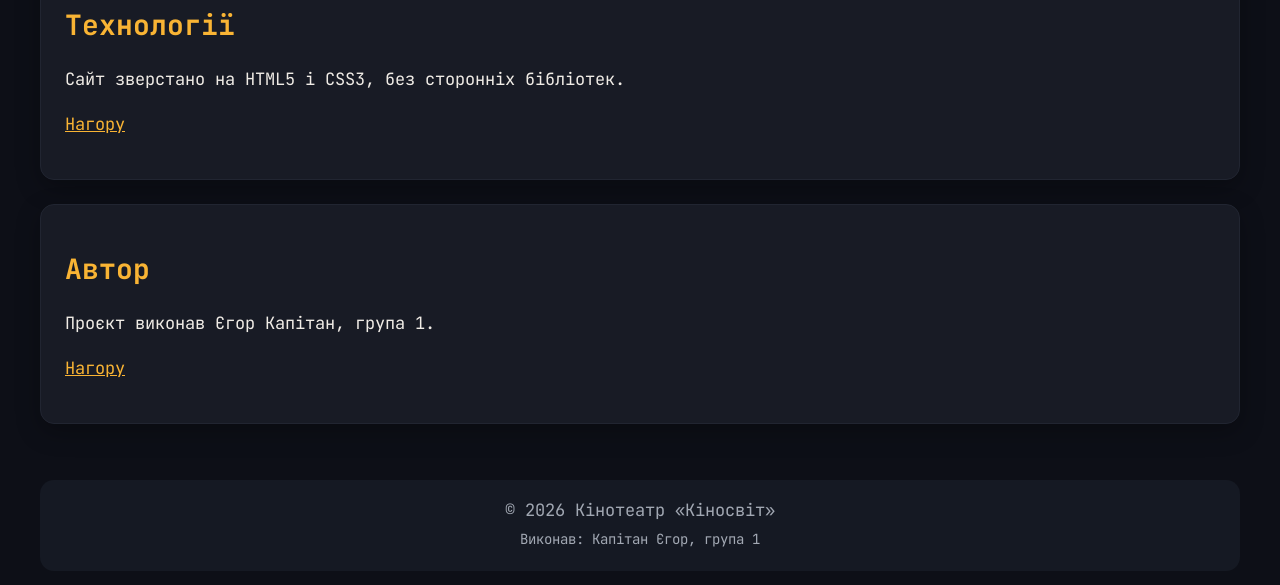
==== commit 62e78204: "Завдання 1-5" ====
--- a/about.html
+++ b/about.html
@@ -2,7 +2,7 @@
 <html lang="uk">
   <head>
     <meta charset="UTF-8" />
-    <meta name="viewport" content="width=device-width, initial-scale=1.0" />
+    <meta name="viewport" content="width=device-width, initial-scale=1" />
     <link rel="stylesheet" href="css/styles.css" />
     <title>Про проєкт — Кіносвіт</title>
     <link rel="icon" href="images/favicon.svg" type="image/svg+xml" />
@@ -13,18 +13,21 @@
         <img src="images/logo.svg" alt="Логотип кінотеатру «Кіносвіт»" width="120" height="120" />
         <h1>Кінотеатр «Кіносвіт»</h1>
       </div>
-      <nav aria-label="Головне меню">
-        <ul class="menu">
-          <li><a href="index.html">Головна</a></li>
-          <li><a href="index.html#poster-banner">Афіша тижня</a></li>
-          <li><a href="catalog.html">Каталог</a></li>
-          <li><a href="form.html">Бронювання</a></li>
-          <li><a href="index.html#concept">Про кінотеатр</a></li>
-          <li><a href="about.html" class="current">Про проєкт</a></li>
-          <li>
-            <button class="theme-toggle" type="button" onclick="document.body.classList.toggle('light-theme')">Тема</button>
-          </li>
-        </ul>
+      <nav class="nav" aria-label="Головне меню">
+        <details>
+          <summary class="nav__toggle">☰ Меню</summary>
+          <ul class="menu nav__list">
+            <li><a href="index.html">Головна</a></li>
+            <li><a href="index.html#poster-banner">Афіша тижня</a></li>
+            <li><a href="catalog.html">Каталог</a></li>
+            <li><a href="form.html">Бронювання</a></li>
+            <li><a href="index.html#concept">Про кінотеатр</a></li>
+            <li><a href="about.html" class="current">Про проєкт</a></li>
+            <li>
+              <button class="theme-toggle" type="button" onclick="document.body.classList.toggle('light-theme')">Тема</button>
+            </li>
+          </ul>
+        </details>
       </nav>
     </header>
 
--- a/css/styles.css
+++ b/css/styles.css
@@ -21,6 +21,26 @@
 *::after {
   box-sizing: border-box;
 }
+
+/* ===== Гнучкі медіа (LR7) =====
+   max-width: 100% не дає картинці, відео чи iframe стати ширшими за свій контейнер:
+   без нього файл завширшки, скажімо, 1200px на екрані в 360px лишається 1200px,
+   розпирає батьківські блоки й тягне за собою горизонтальну прокрутку всієї сторінки.
+   height: auto зберігає пропорції, коли ширину зменшено. */
+img,
+video,
+iframe {
+  max-width: 100%;
+  height: auto;
+}
+
+/* ===== Адаптив (mobile-first) =====
+   база          — телефон,  ≤ 767px
+   min-width: 768px  — планшет, 768–1023px
+   min-width: 1024px — десктоп, ≥ 1024px
+   Правила поза медіазапитами описують телефон: одна колонка, меню стовпчиком
+   по центру. Усе «широке» — лише всередині @media (min-width: …), і кожен
+   медіазапит стоїть одразу під правилами свого компонента. */
 
 :root {
   --color-brand: hsl(225 24% 11%);
@@ -48,8 +68,12 @@
   --container-width: 1200px;
   /* Макет (LR6): кожен gap і кожна ширина треку сітки — лише через ці змінні */
   --gap: 1.25rem; /* єдиний проміжок для всіх сіток і flex-рядів */
-  --min-col: 240px; /* мінімальна ширина колонки каталогу */
-  --sidebar: 260px; /* ширина бічної колонки макета */
+  /* мінімальна ширина колонки каталогу: на телефоні 100% — рівно одна картка в ряд;
+     на планшеті й десктопі її перевизначає медіазапит біля .cards */
+  --min-col: 100%;
+  /* ширина бічної колонки макета на десктопі: 200px — щоб навіть на 1024px
+     у середній колонці вмістилося три картки з кнопкою «Забронювати» */
+  --sidebar: 200px;
   --gallery-row: 120px; /* висота рядка галереї (бонус) */
   --label-col: 14rem; /* ширина колонки підписів у формі (бонус) */
   --shadow: 0 8px 24px rgb(0 0 0 / 28%);
@@ -85,12 +109,27 @@
   --banner-text-shadow: 0 1px 2px rgb(255 255 255 / 80%);
 }
 
+/* Шапка липка на всіх ширинах, тож при переході за якорем (#poster-banner, #goal…)
+   браузер прокручував би секцію під шапку. --sticky-offset — висота шапки з запасом:
+   scroll-padding-top залишає стільки місця зверху для якорів, і на стільки ж
+   опускається липка бічна колонка. Шапка на різних ширинах різної висоти,
+   тому значення міняють медіазапити. */
 html {
+  --sticky-offset: 11rem; /* телефон: назва і згорнуте меню «☰ Меню», ≈160px */
   scroll-behavior: smooth;
-  /* Шапка липка, тож при переході за якорем (#poster-banner, #goal…) браузер
-     прокручує секцію до самого верху — під шапку. scroll-padding-top залишає
-     зверху місце на висоту шапки (≈160px), і заголовок секції видно повністю. */
-  scroll-padding-top: 11rem;
+  scroll-padding-top: var(--sticky-offset);
+}
+
+@media (min-width: 768px) {
+  html {
+    --sticky-offset: 12rem; /* планшет: назва й меню в рядок, ≈171px */
+  }
+}
+
+@media (min-width: 1024px) {
+  html {
+    --sticky-offset: 9.5rem; /* десктоп: ≈132px */
+  }
 }
 
 /* ===== Притиснутий футер (LR6) =====
@@ -129,7 +168,8 @@
    <header> усередині карток фільмів на головній.
    Фон --color-brand непрозорий, тож прокручений вміст не просвічує крізь шапку.
    Вертикальні відступи — var(--space-sm), горизонтальні вирівнюють вміст шапки
-   по ширині основного контейнера, як і раніше. */
+   по ширині основного контейнера, як і раніше.
+   Шапка липка на всіх трьох розкладках. */
 body > header {
   position: sticky;
   top: 0;
@@ -146,14 +186,24 @@
   scroll-margin-top: 1000vh;
 }
 
-/* Шапка на Flexbox (LR6): два блоки — назва з логотипом ліворуч і меню праворуч.
-   Розсуває їх justify-content: space-between, а не float чи порожні відступи. */
+/* Шапка на Flexbox (LR6). Телефон: назва з логотипом і меню стовпчиком по центру. */
 .site-header {
   display: flex;
+  flex-direction: column;
   align-items: center;
-  justify-content: space-between;
   gap: var(--gap);
   border-bottom: 1px solid var(--color-surface-raised);
+  text-align: center;
+}
+
+/* Від планшета — два блоки в рядок: назва ліворуч, меню праворуч.
+   Розсуває їх justify-content: space-between, а не float чи порожні відступи. */
+@media (min-width: 768px) {
+  .site-header {
+    flex-direction: row;
+    justify-content: space-between;
+    text-align: left;
+  }
 }
 
 /* Логотип і назва сайту — один блок, теж рядком через flex */
@@ -163,7 +213,11 @@
   gap: var(--space-md);
 }
 
+/* Логотип має свій фіксований розмір, тому загальне img { max-width: 100% } йому
+   скидаємо: з ним браузер вважав логотип «стискуваним», недооцінював мінімальну
+   ширину блока з назвою, і на планшеті назва заїжджала під меню */
 .site-header__brand img {
+  max-width: none;
   width: 76px;
   height: 76px;
   object-fit: contain;
@@ -177,31 +231,86 @@
   line-height: 1.2;
 }
 
+/* Розміри заголовків плавно ростуть із шириною вікна між двома межами
+   (замість фіксованих rem): на телефоні менші, на десктопі — як раніше */
 h1 {
-  font-size: 2.25rem;
+  font-size: clamp(1.75rem, 1.25rem + 2vw, 2.25rem);
 }
 
 h2 {
-  font-size: 1.75rem;
+  font-size: clamp(1.4rem, 1.1rem + 1.25vw, 1.75rem);
 }
 
 h3 {
-  font-size: 1.375rem;
+  font-size: clamp(1.15rem, 1rem + 0.6vw, 1.375rem);
 }
 
 body > header h1 {
   margin: 0;
 }
 
-/* Меню на Flexbox: пункти стоять рядком, проміжки між ними дає gap на ul,
-   тож у li більше немає ні inline-block, ні margin.
-   Якщо поруч із назвою місця на всі пункти не вистачає, вони переносяться
-   на другий рядок, але лишаються притиснутими праворуч (flex-end).
+/* ===== Меню, що складається на телефоні (LR7) =====
+   Список меню загорнуто в <details>: на телефоні видно лише кнопку «☰ Меню»
+   (summary), а натискання — мишею, пальцем, Enter чи Space — розгортає список.
+   Усе це вміє сам браузер, без JavaScript. */
+
+/* Телефон: меню займає всю ширину шапки під назвою */
+.nav {
+  align-self: stretch;
+}
+
+/* Загальне правило details з LR2 (акторський склад у каталозі) дає фон і відступи —
+   для меню в шапці вони не потрібні */
+.nav details {
+  margin: 0;
+  padding: 0;
+  border-radius: 0;
+  background: none;
+}
+
+/* summary як кнопка: фон, рамка, відступи, курсор-рука і висота не менше 44px —
+   мінімум, у який зручно влучити пальцем */
+.nav__toggle {
+  display: flex;
+  align-items: center;
+  justify-content: center;
+  min-height: 44px;
+  padding: var(--space-sm) var(--space-md);
+  border: 1px solid var(--color-accent);
+  border-radius: var(--radius);
+  background: var(--color-surface);
+  color: var(--color-accent);
+  font-weight: 700;
+  cursor: pointer;
+  /* Прибираємо стандартний трикутник summary — його замінює значок ☰ */
+  list-style: none;
+}
+
+.nav__toggle::-webkit-details-marker {
+  display: none;
+}
+
+.nav__toggle:hover {
+  background: var(--color-surface-raised);
+}
+
+/* Видимий фокус для клавіатури: Tab доводить фокус до summary, Enter/Space розгортає */
+.nav__toggle:focus-visible {
+  outline: 3px solid var(--color-accent);
+  outline-offset: 3px;
+}
+
+.nav details[open] > .nav__toggle {
+  margin-bottom: var(--space-sm);
+}
+
+/* Меню на Flexbox: проміжки між пунктами дає gap на ul,
+   тож у li немає ні inline-block, ні margin.
+   Телефон: пункти стовпчиком, кожен на всю ширину.
    Фон меню — --color-brand (LR4). */
 .menu {
   display: flex;
-  flex-wrap: wrap;
-  justify-content: flex-end;
+  flex-direction: column;
   gap: var(--space-sm);
   margin: 0;
   padding: 0;
@@ -210,10 +319,43 @@
   list-style: none;
 }
 
-/* Посилання — «плитки»: display: block і padding, тож клікабельна вся область пункту.
+/* Від планшета кнопка «☰ Меню» не потрібна: меню — горизонтальний ряд праворуч
+   від назви, перенесені пункти теж притиснуті праворуч.
+   <details> у HTML без атрибута open (інакше на телефоні меню відкривалося б
+   розгорнутим і липка шапка закривала б пів екрана), тому вміст закритого
+   <details> показуємо через псевдоелемент ::details-content. Браузер, який його
+   не знає, просто лишить на широкому екрані кнопку «☰ Меню» — меню не зникне. */
+@media (min-width: 768px) {
+  .nav {
+    align-self: auto;
+  }
+
+  .nav details > .nav__list {
+    flex-direction: row;
+    flex-wrap: wrap;
+    justify-content: flex-end;
+  }
+
+  @supports selector(::details-content) {
+    .nav__toggle {
+      display: none;
+    }
+
+    .nav details::details-content {
+      content-visibility: visible;
+      display: contents;
+    }
+  }
+}
+
+/* Посилання — «плитки»: padding і висота не менше 44px, тож клікабельна вся область
+   пункту. flex — щоб текст стояв по центру плитки.
    :any-link — щоб це правило не перебивалося загальними a:link / a:visited нижче */
 .menu a:any-link {
-  display: block;
+  display: flex;
+  align-items: center;
+  justify-content: center;
+  min-height: 44px;
   padding: var(--space-sm) var(--space-md);
   /* «Плитка»: власний фон і рамка, щоб пункт було видно як кнопку, а не голий текст */
   border: 1px solid var(--color-surface-raised);
@@ -263,26 +405,70 @@
 /* ===== Макет сторінки (LR6): grid-template-areas =====
    Шапка лишається ПОЗА .layout: липкий елемент «їздить» лише в межах свого
    батька, і всередині сітки він був би заперт у своєму короткому рядку. */
+/* База — телефон: одна колонка, зони одна під одною */
 .layout {
   /* Росте на всю вільну висоту body (див. «Притиснутий футер») */
   flex: 1;
   display: grid;
-  grid-template-columns: var(--sidebar) 1fr var(--sidebar);
+  gap: var(--gap);
+  grid-template-columns: 1fr;
   grid-template-areas:
-    "nav  main side"
-    "foot foot foot";
+    "nav"
+    "main"
+    "side"
+    "foot";
   /* Самого flex: 1 мало: рядки сітки за замовчуванням auto, і рядок foot лишився б
-     одразу під вмістом. 1fr віддає все зайве місце рядку з вмістом, foot — по вмісту */
-  grid-template-rows: 1fr auto;
-  gap: var(--gap);
-}
-
-/* Головна: дві колонки — вміст і поради, без бічної навігації */
+     одразу під вмістом. 1fr віддає все зайве місце рядку з вмістом, решта — по вмісту */
+  grid-template-rows: auto 1fr auto auto;
+}
+
+/* Головна: без бічної навігації — вміст, поради, підвал */
 .layout--home {
-  grid-template-columns: 1fr var(--sidebar);
   grid-template-areas:
-    "main side"
-    "foot foot";
+    "main"
+    "side"
+    "foot";
+  grid-template-rows: 1fr auto auto;
+}
+
+/* Планшет: дві зони. Рубрики — рядком на всю ширину зверху,
+   під ними каталог (2/3) і фільтр (1/3); на головній — вміст і поради поруч */
+@media (min-width: 768px) {
+  .layout {
+    grid-template-columns: 2fr 1fr;
+    grid-template-areas:
+      "nav  nav"
+      "main side"
+      "foot foot";
+    grid-template-rows: auto 1fr auto;
+  }
+
+  .layout--home {
+    grid-template-areas:
+      "main side"
+      "foot foot";
+    grid-template-rows: 1fr auto;
+  }
+}
+
+/* Десктоп: каталог у три колонки — рубрики, картки, фільтр.
+   Головну треба повторити: правило .layout тут стоїть пізніше за планшетне
+   .layout--home і з такою самою специфічністю перебило б його */
+@media (min-width: 1024px) {
+  .layout {
+    grid-template-columns: var(--sidebar) 1fr var(--sidebar);
+    grid-template-areas:
+      "nav  main side"
+      "foot foot foot";
+    grid-template-rows: 1fr auto;
+  }
+
+  .layout--home {
+    grid-template-columns: 1fr var(--sidebar);
+    grid-template-areas:
+      "main side"
+      "foot foot";
+  }
 }
 
 /* Бічні колонки не розтягуються на всю висоту каталогу, а мають висоту свого вмісту */
@@ -293,12 +479,14 @@
 
 /* Елемент сітки за замовчуванням не стискається вужче за свій вміст (min-width: auto),
    тож широка таблиця розсунула б колонку 1fr. min-width: 0 дозволяє колонці
-   лишатися своєї ширини, а таблиця прокручується всередині своєї секції */
+   лишатися своєї ширини, а таблиця прокручується всередині своєї обгортки */
 .layout__main {
   min-width: 0;
 }
 
-#movies-table {
+/* Обгортка таблиці (LR7): на вузькому екрані вбік прокручується лише таблиця,
+   а не вся сторінка */
+.table-wrap {
   overflow-x: auto;
 }
 
@@ -316,6 +504,21 @@
   margin: 0;
   padding: 0;
   list-style: none;
+}
+
+/* Планшет: рубрики займають рядок на всю ширину, тож стоять горизонтально;
+   на десктопі вони знову у вузькій лівій колонці — стовпчиком */
+@media (min-width: 768px) {
+  .layout__nav ul {
+    flex-direction: row;
+    flex-wrap: wrap;
+  }
+}
+
+@media (min-width: 1024px) {
+  .layout__nav ul {
+    flex-direction: column;
+  }
 }
 
 .layout__nav a:any-link {
@@ -361,29 +564,6 @@
   display: none;
 }
 
-/* На вузькому екрані три колонки не вміщаються — зони стають одна під одною.
-   HTML не змінюється, переписується лише схема */
-@media (max-width: 900px) {
-  /* Росте рядок main, решта — по вмісту */
-  .layout {
-    grid-template-columns: 1fr;
-    grid-template-areas:
-      "nav"
-      "main"
-      "side"
-      "foot";
-    grid-template-rows: auto 1fr auto auto;
-  }
-
-  .layout--home {
-    grid-template-areas:
-      "main"
-      "side"
-      "foot";
-    grid-template-rows: 1fr auto auto;
-  }
-}
-
 section,
 article,
 .layout__nav,
@@ -391,12 +571,24 @@
 form,
 #contents {
   margin-block: 0 var(--space-lg);
-  padding: var(--space-lg);
+  padding: var(--space-md);
   border: 1px solid var(--color-surface-raised);
   border-radius: var(--radius);
   background: var(--color-surface);
   /* Якщо --shadow не оголошено, браузер використає тінь із запасного значення. */
   box-shadow: var(--shadow, 0 2px 8px rgb(0 0 0 / 10%));
+}
+
+/* Від планшета місця більше — внутрішні відступи блоків ширші */
+@media (min-width: 768px) {
+  section,
+  article,
+  .layout__nav,
+  .layout__aside,
+  form,
+  #contents {
+    padding: var(--space-lg);
+  }
 }
 
 article > header {
@@ -889,6 +1081,23 @@
   gap: var(--gap);
   /* Відступ від заголовка «Каталог» — через padding: вертикальні margin у роботі лише знизу */
   padding-top: var(--space-sm);
+}
+
+/* Кількістю карток у ряду керуємо лише значенням --min-col, а не числом колонок.
+   Відсоток у minmax() рахується від ширини самої сітки, тож «половина ширини
+   мінус один gap» вміщується рівно двічі, а «третина мінус два gap» — рівно тричі,
+   на будь-якій ширині всередині порогу. На телефоні --min-col: 100% (з :root) —
+   одна картка. */
+@media (min-width: 768px) {
+  .cards {
+    --min-col: calc((100% - var(--gap)) / 2);
+  }
+}
+
+@media (min-width: 1024px) {
+  .cards {
+    --min-col: calc((100% - 2 * var(--gap)) / 3);
+  }
 }
 
 .card {
@@ -994,10 +1203,13 @@
 
 .card__action:any-link {
   display: block;
-  padding: var(--space-sm) var(--space-md);
+  /* Компактна кнопка: на десктопі в ряду три картки, і на 1024px картка
+     лише ~150px завширшки — з ширшими відступами «Забронювати» обрізалося */
+  padding: var(--space-sm);
   border-radius: calc(var(--radius) / 2);
   background: var(--color-accent);
   color: var(--color-brand);
+  font-size: 0.875rem;
   font-weight: 700;
   text-align: center;
   text-decoration: none;
@@ -1011,9 +1223,11 @@
 
 /* «Швидкий перегляд» — другорядна дія, тому лише з рамкою, без заливки */
 .card__preview {
+  padding: var(--space-sm);
   border-color: var(--color-accent);
   background: transparent;
   color: var(--color-accent);
+  font-size: 0.875rem;
 }
 
 .card__preview:hover,
@@ -1199,42 +1413,6 @@
 }
 */
 
-@media (max-width: 600px) {
-  /* На телефоні шапка з шістьма пунктами меню займає майже пів екрана,
-     тому тут вона не липка, а прокручується разом зі сторінкою */
-  html {
-    scroll-padding-top: var(--space-md);
-  }
-
-  body > header {
-    position: static;
-  }
-
-  /* На вузькому екрані назва й меню вже не вміщаються поруч — ставимо їх стовпчиком */
-  .site-header {
-    flex-direction: column;
-    text-align: center;
-  }
-
-  .menu {
-    justify-content: center;
-  }
-
-  section,
-  article,
-  .layout__nav,
-  .layout__aside,
-  form,
-  #contents {
-    padding: var(--space-md);
-  }
-
-  table {
-    display: block;
-    overflow-x: auto;
-  }
-}
-
 /* ===== Демонстрація: схлопування відступів ===== */
 
 /* Схлопування вертикальних відступів (margin collapse).
@@ -1275,6 +1453,9 @@
    Кнопка виглядає як решта «плиток» меню. */
 .theme-toggle {
   display: block;
+  /* На телефоні — на всю ширину стовпчика меню і не нижча за 44px, як інші пункти */
+  width: 100%;
+  min-height: 44px;
   padding: var(--space-sm) var(--space-md);
   border: 1px solid var(--color-accent);
   border-radius: var(--radius);
@@ -1288,16 +1469,22 @@
 }
 
 /* --- Бонус 2. Щільна галерея ---
-   Чотири колонки, рядки однакової висоти; широкі кадри займають дві колонки,
-   високі — два рядки. grid-auto-flow: row dense дозволяє браузеру
-   заповнювати «дірки», які лишилися перед великими кадрами, меншими кадрами,
-   що стоять у HTML пізніше. */
+   На телефоні дві колонки, від планшета — чотири; рядки однакової висоти;
+   широкі кадри займають дві колонки, високі — два рядки.
+   grid-auto-flow: row dense дозволяє браузеру заповнювати «дірки», які лишилися
+   перед великими кадрами, меншими кадрами, що стоять у HTML пізніше. */
 .gallery {
   display: grid;
-  grid-template-columns: repeat(4, 1fr);
+  grid-template-columns: repeat(2, 1fr);
   grid-auto-rows: var(--gallery-row);
   grid-auto-flow: row dense;
   gap: var(--gap);
+}
+
+@media (min-width: 768px) {
+  .gallery {
+    grid-template-columns: repeat(4, 1fr);
+  }
 }
 
 .gallery__item {
@@ -1327,13 +1514,14 @@
 
 /* --- Бонус 4. Липка бічна колонка ---
    Фільтр за жанром прокручується разом зі сторінкою, але зупиняється під шапкою
-   (шапка заввишки ~132px, тож top трохи більший).
+   (top — висота шапки з запасом, --sticky-offset).
    align-self: start обов'язковий: без нього грид-елемент розтягнутий на всю
    висоту своєї області (рядка з каталогом), тобто вже займає все місце,
    і «їздити» всередині неї йому нікуди — липкість не спрацьовує. */
 .layout__aside {
   position: sticky;
-  top: 9rem;
+  /* Під шапкою: той самий відступ, що й для якорів (див. html) */
+  top: var(--sticky-offset);
   align-self: start;
 }
 
@@ -1346,16 +1534,17 @@
    Розмітку з LR3 не змінено: <p> навколо пари «підпис + поле» стає
    display: contents (зникає як коробка, і label з полем стають клітинками сітки),
    а <br> між ними більше не потрібен. */
+/* Телефон: одна колонка — підпис над полем */
 form {
   display: grid;
-  grid-template-columns: var(--label-col) 1fr;
+  grid-template-columns: 1fr;
   gap: var(--space-md) var(--gap);
 }
 
 form fieldset {
   display: grid;
   grid-column: 1 / -1;
-  grid-template-columns: var(--label-col) 1fr;
+  grid-template-columns: 1fr;
   gap: var(--space-md) var(--gap);
   align-items: center;
 }
@@ -1368,30 +1557,22 @@
   display: none;
 }
 
-/* Перемикачі й прапорці — у правій колонці, під полями */
-form label:has(> input[type="radio"]),
-form label:has(> input[type="checkbox"]) {
-  grid-column: 2;
-}
-
-/* Кнопка відправлення розтягнута на обидві колонки, «Скинути» — під нею */
+/* Кнопка відправлення розтягнута на всю ширину (на планшеті — на обидві колонки),
+   «Скинути» — під нею */
 form button {
   grid-column: 1 / -1;
 }
 
-@media (max-width: 600px) {
-  /* На телефоні — одна колонка, як на звичайному потоці */
+/* Від планшета — дві колонки: підписи ліворуч, поля праворуч,
+   перемикачі й прапорці — у правій колонці під полями */
+@media (min-width: 768px) {
   form,
   form fieldset {
-    grid-template-columns: 1fr;
+    grid-template-columns: var(--label-col) 1fr;
   }
 
   form label:has(> input[type="radio"]),
   form label:has(> input[type="checkbox"]) {
-    grid-column: auto;
-  }
-
-  .gallery {
-    grid-template-columns: repeat(2, 1fr);
-  }
-}
+    grid-column: 2;
+  }
+}
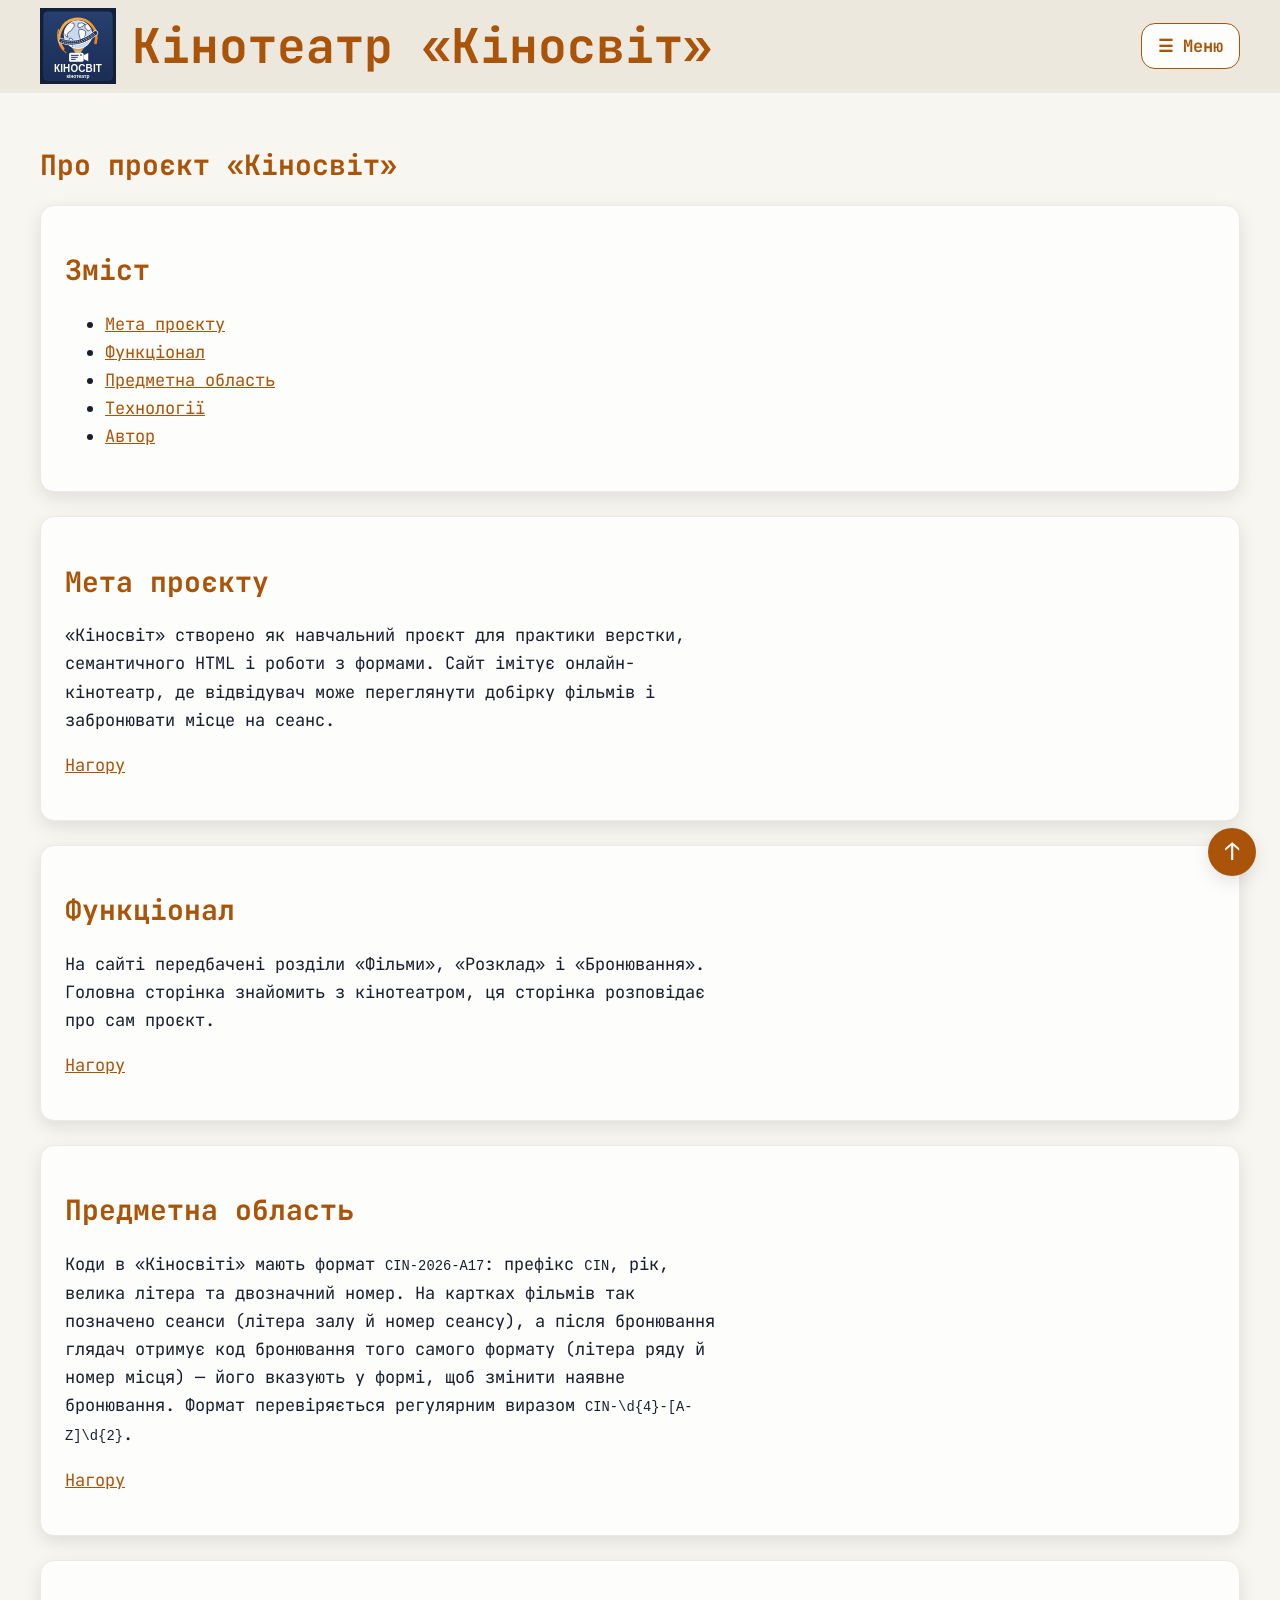
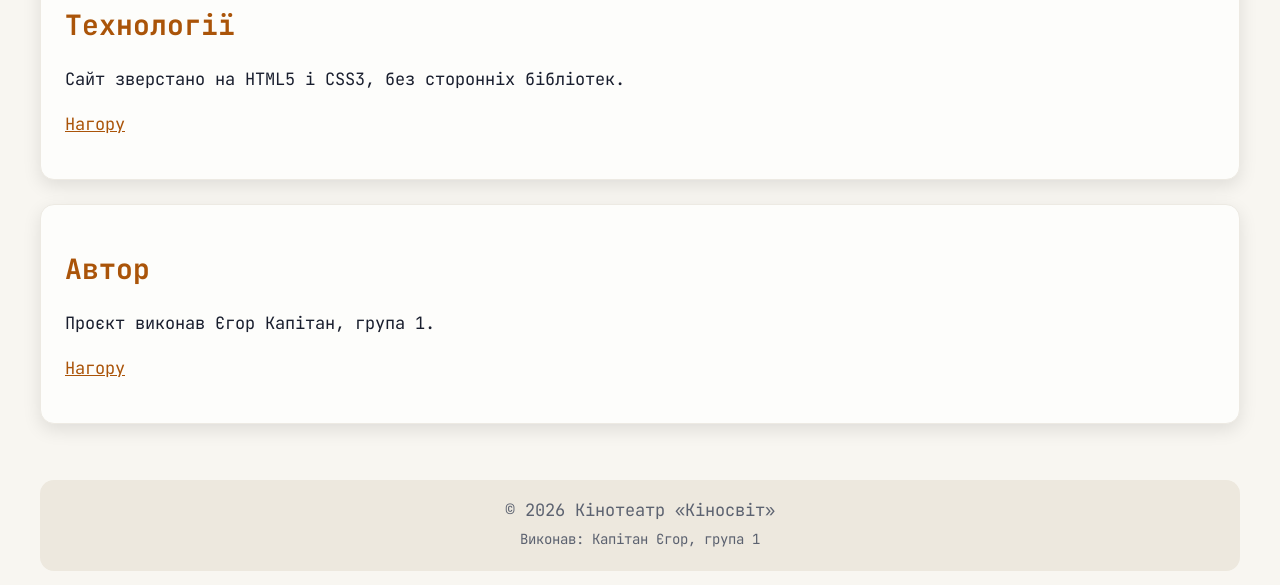
==== commit 21180d1a: "Бонуси LR7: контейнерний запит, тема з системи, скелет, srcset, друк" ====
--- a/about.html
+++ b/about.html
@@ -24,7 +24,7 @@
             <li><a href="index.html#concept">Про кінотеатр</a></li>
             <li><a href="about.html" class="current">Про проєкт</a></li>
             <li>
-              <button class="theme-toggle" type="button" onclick="document.body.classList.toggle('light-theme')">Тема</button>
+              <button class="theme-toggle" type="button" onclick="document.body.classList.toggle('alt-theme')">Тема</button>
             </li>
           </ul>
         </details>
--- a/css/styles.css
+++ b/css/styles.css
@@ -45,6 +45,7 @@
 :root {
   --color-brand: hsl(225 24% 11%);
   --color-accent: hsl(39 94% 59%);
+  --color-on-accent: hsl(225 24% 11%);
   --color-bg: hsl(225 28% 7%);
   --color-surface: hsl(225 22% 12%);
   --color-surface-raised: hsl(225 19% 16%);
@@ -68,15 +69,20 @@
   --container-width: 1200px;
   /* Макет (LR6): кожен gap і кожна ширина треку сітки — лише через ці змінні */
   --gap: 1.25rem; /* єдиний проміжок для всіх сіток і flex-рядів */
-  /* мінімальна ширина колонки каталогу: на телефоні 100% — рівно одна картка в ряд;
-     на планшеті й десктопі її перевизначає медіазапит біля .cards */
-  --min-col: 100%;
-  /* ширина бічної колонки макета на десктопі: 200px — щоб навіть на 1024px
-     у середній колонці вмістилося три картки з кнопкою «Забронювати» */
-  --sidebar: 200px;
+  /* мінімальна ширина колонки каталогу: на телефоні «половина мінус gap» — рівно
+     два постери в ряд (варіант 4: 5 → 3 → 2); на планшеті й десктопі її
+     перевизначає медіазапит біля .cards */
+  --min-col: calc((100% - var(--gap)) / 2);
+  --sidebar: 200px; /* ширина бічної колонки макета на десктопі */
+  /* ширша бічна колонка головної (поради): там немає карток, а в 200px довгі слова
+     на кшталт «розкуповуються» не вміщалися в рядок */
+  --sidebar-wide: 300px;
   --gallery-row: 120px; /* висота рядка галереї (бонус) */
   --label-col: 14rem; /* ширина колонки підписів у формі (бонус) */
+  --card-thumb: 120px; /* ширина постера в горизонтальній картці (контейнерний запит) */
   --shadow: 0 8px 24px rgb(0 0 0 / 28%);
+  /* Тінь картки під курсором/фокусом — помітно сильніша за звичайну --shadow */
+  --shadow-hover: 0 14px 28px rgb(0 0 0 / 45%);
   --neu-dark: rgb(0 0 0 / 55%);
   --neu-light: rgb(255 255 255 / 6%);
   --banner-text-shadow: 0 1px 2px rgb(0 0 0 / 85%), 0 0 12px rgb(0 0 0 / 55%);
@@ -84,18 +90,56 @@
   --font-body: "JetBrains Mono", "SFMono-Regular", Consolas, "Liberation Mono", "Courier New", monospace;
 }
 
-/* ===== Бонус 1. Світла тема — другий набір тих самих змінних =====
-   Сайт за замовчуванням темний, тому другою темою зроблено світлу.
-   Щоб увімкнути: <body class="light-theme">. */
-body.light-theme {
+/* ===== Тема з налаштувань системи (бонус LR7) =====
+   За варіантом «Кіносвіт» темний («темне тло» з LR4), тож :root вище — темна палітра,
+   і саме її бачить людина з темною темою в системі. Якщо в системі світла тема
+   (prefers-color-scheme: light), ті самі змінні отримують світлі значення —
+   жодне правило оформлення не переписується.
+   color-scheme підказує браузеру, якими робити рідні елементи (поля, смуги прокрутки). */
+:root {
+  color-scheme: dark;
+}
+
+@media (prefers-color-scheme: light) {
+  :root {
+    color-scheme: light;
+    --color-brand: hsl(40 30% 90%);
+    --color-accent: hsl(28 90% 35%);
+    --color-on-accent: hsl(0 0% 100%);
+    --color-bg: hsl(40 33% 96%);
+    --color-surface: hsl(40 40% 99%);
+    --color-surface-raised: hsl(40 22% 91%);
+    --color-text: hsl(225 30% 14%);
+    --color-muted: hsl(222 10% 40%);
+    --color-rating: hsl(35 90% 30%);
+    --color-duration: hsl(195 75% 30%);
+    --color-visited: hsl(22 55% 38%);
+    --color-active: hsl(28 90% 30%);
+    --color-error: hsl(0 70% 45%);
+    --color-error-bg: hsl(0 85% 95%);
+    --color-success: hsl(140 55% 30%);
+    --color-success-bg: hsl(140 50% 93%);
+    --shadow: 0 6px 18px rgb(0 0 0 / 10%);
+    --shadow-hover: 0 14px 28px rgb(0 0 0 / 18%);
+    --neu-dark: rgb(0 0 0 / 14%);
+    --neu-light: rgb(255 255 255 / 95%);
+    --banner-text-shadow: 0 1px 2px rgb(255 255 255 / 80%);
+  }
+}
+
+/* Кнопка «Тема» (бонус LR6) вмикає клас alt-theme на <body> — тему, протилежну
+   до системної: на темній системі — світлу… */
+body.alt-theme {
+  color-scheme: light;
   --color-brand: hsl(40 30% 90%);
-  --color-accent: hsl(28 90% 42%);
+  --color-accent: hsl(28 90% 35%);
+  --color-on-accent: hsl(0 0% 100%);
   --color-bg: hsl(40 33% 96%);
   --color-surface: hsl(40 40% 99%);
   --color-surface-raised: hsl(40 22% 91%);
   --color-text: hsl(225 30% 14%);
   --color-muted: hsl(222 10% 40%);
-  --color-rating: hsl(35 90% 38%);
+  --color-rating: hsl(35 90% 30%);
   --color-duration: hsl(195 75% 30%);
   --color-visited: hsl(22 55% 38%);
   --color-active: hsl(28 90% 30%);
@@ -104,9 +148,39 @@
   --color-success: hsl(140 55% 30%);
   --color-success-bg: hsl(140 50% 93%);
   --shadow: 0 6px 18px rgb(0 0 0 / 10%);
+  --shadow-hover: 0 14px 28px rgb(0 0 0 / 18%);
   --neu-dark: rgb(0 0 0 / 14%);
   --neu-light: rgb(255 255 255 / 95%);
   --banner-text-shadow: 0 1px 2px rgb(255 255 255 / 80%);
+}
+
+/* …а на світлій системі — темну. Тому кожна палітра записана двічі:
+   один раз для системного налаштування, другий — для кнопки. */
+@media (prefers-color-scheme: light) {
+  body.alt-theme {
+    color-scheme: dark;
+    --color-brand: hsl(225 24% 11%);
+    --color-accent: hsl(39 94% 59%);
+    --color-on-accent: hsl(225 24% 11%);
+    --color-bg: hsl(225 28% 7%);
+    --color-surface: hsl(225 22% 12%);
+    --color-surface-raised: hsl(225 19% 16%);
+    --color-text: hsl(38 25% 92%);
+    --color-muted: hsl(220 10% 67%);
+    --color-rating: hsl(42 100% 63%);
+    --color-duration: hsl(190 65% 72%);
+    --color-visited: hsl(30 60% 68%);
+    --color-active: hsl(39 94% 45%);
+    --color-error: hsl(0 85% 65%);
+    --color-error-bg: hsl(0 45% 18%);
+    --color-success: hsl(140 55% 55%);
+    --color-success-bg: hsl(140 35% 15%);
+    --shadow: 0 8px 24px rgb(0 0 0 / 28%);
+    --shadow-hover: 0 14px 28px rgb(0 0 0 / 45%);
+    --neu-dark: rgb(0 0 0 / 55%);
+    --neu-light: rgb(255 255 255 / 6%);
+    --banner-text-shadow: 0 1px 2px rgb(0 0 0 / 85%), 0 0 12px rgb(0 0 0 / 55%);
+  }
 }
 
 /* Шапка липка на всіх ширинах, тож при переході за якорем (#poster-banner, #goal…)
@@ -375,7 +449,7 @@
 /* 5.4 Поточна сторінка: клас current переїжджає між сторінками, вигляд — контрастний */
 .menu a.current {
   background: var(--color-accent);
-  color: var(--color-brand);
+  color: var(--color-on-accent);
   font-weight: 700;
 }
 
@@ -451,20 +525,24 @@
   }
 }
 
-/* Десктоп: каталог у три колонки — рубрики, картки, фільтр.
+/* Десктоп: бічна колонка ліворуч — рубрики, під ними фільтр за жанром, —
+   а праворуч каталог на всю решту ширини. Три колонки, як у LR6, тут не підходять:
+   за варіантом на десктопі в ряду п'ять постерів, і між двома бічними колонками
+   на 1024px вони вийшли б по ~76px. Так постер має щонайменше ~128px.
    Головну треба повторити: правило .layout тут стоїть пізніше за планшетне
    .layout--home і з такою самою специфічністю перебило б його */
 @media (min-width: 1024px) {
   .layout {
-    grid-template-columns: var(--sidebar) 1fr var(--sidebar);
+    grid-template-columns: var(--sidebar) 1fr;
     grid-template-areas:
-      "nav  main side"
-      "foot foot foot";
-    grid-template-rows: 1fr auto;
+      "nav  main"
+      "side main"
+      "foot foot";
+    grid-template-rows: auto 1fr auto;
   }
 
   .layout--home {
-    grid-template-columns: 1fr var(--sidebar);
+    grid-template-columns: 1fr var(--sidebar-wide);
     grid-template-areas:
       "main side"
       "foot foot";
@@ -556,11 +634,11 @@
    з variant04.json. :has() перевіряє, який перемикач обрано, а ~= шукає жанр
    як окреме слово в списку: картки, де його немає, ховаються.
    Для «Усі фільми» правила немає — тоді видно все. */
-.layout:has(#genre-scifi:checked) .card:not([data-genres~="фантастика"]),
-.layout:has(#genre-drama:checked) .card:not([data-genres~="драма"]),
-.layout:has(#genre-action:checked) .card:not([data-genres~="бойовик"]),
-.layout:has(#genre-thriller:checked) .card:not([data-genres~="трилер"]),
-.layout:has(#genre-adventure:checked) .card:not([data-genres~="пригоди"]) {
+.layout:has(#genre-scifi:checked) .cards .card:not([data-genres~="фантастика"]),
+.layout:has(#genre-drama:checked) .cards .card:not([data-genres~="драма"]),
+.layout:has(#genre-action:checked) .cards .card:not([data-genres~="бойовик"]),
+.layout:has(#genre-thriller:checked) .cards .card:not([data-genres~="трилер"]),
+.layout:has(#genre-adventure:checked) .cards .card:not([data-genres~="пригоди"]) {
   display: none;
 }
 
@@ -568,6 +646,7 @@
 article,
 .layout__nav,
 .layout__aside,
+.genre-filter-box,
 form,
 #contents {
   margin-block: 0 var(--space-lg);
@@ -585,6 +664,7 @@
   article,
   .layout__nav,
   .layout__aside,
+  .genre-filter-box,
   form,
   #contents {
     padding: var(--space-lg);
@@ -954,7 +1034,7 @@
 a.button {
   border-color: var(--color-accent);
   background: var(--color-accent);
-  color: var(--color-brand);
+  color: var(--color-on-accent);
 }
 
 button[type="submit"]:hover,
@@ -1083,20 +1163,20 @@
   padding-top: var(--space-sm);
 }
 
-/* Кількістю карток у ряду керуємо лише значенням --min-col, а не числом колонок.
-   Відсоток у minmax() рахується від ширини самої сітки, тож «половина ширини
-   мінус один gap» вміщується рівно двічі, а «третина мінус два gap» — рівно тричі,
-   на будь-якій ширині всередині порогу. На телефоні --min-col: 100% (з :root) —
-   одна картка. */
+/* Кількістю постерів у ряду (варіант 4: 2 → 3 → 5) керуємо лише значенням
+   --min-col, а не числом колонок. Відсоток у minmax() рахується від ширини самої
+   сітки, тож «третина ширини мінус два gap» вміщується рівно тричі, а «п'ята
+   частина мінус чотири gap» — рівно п'ять разів, на будь-якій ширині всередині
+   порогу. На телефоні «половина мінус gap» (з :root) — два постери. */
 @media (min-width: 768px) {
   .cards {
-    --min-col: calc((100% - var(--gap)) / 2);
+    --min-col: calc((100% - 2 * var(--gap)) / 3);
   }
 }
 
 @media (min-width: 1024px) {
   .cards {
-    --min-col: calc((100% - 2 * var(--gap)) / 3);
+    --min-col: calc((100% - 4 * var(--gap)) / 5);
   }
 }
 
@@ -1118,6 +1198,21 @@
   /* overflow: hidden обрізає вміст (передусім зображення) по заокруглених кутах
      border-radius, інакше прямокутні кути картинки вилазили б за межі картки. */
   overflow: hidden;
+  /* Перехід стоїть на базовому правилі, а не в :hover — тоді картка плавно
+     і піднімається, і повертається назад, коли курсор чи фокус іде.
+     Анімуємо лише transform і box-shadow: вони не змушують браузер
+     перераховувати розкладку сторінки */
+  transition: transform 250ms ease, box-shadow 250ms ease;
+}
+
+/* Картка під курсором і під фокусом клавіатури виглядає однаково.
+   :focus-within — бо фокус отримує не сама картка, а кнопки «Швидкий перегляд»
+   і «Забронювати» всередині неї. На телефоні :hover немає, але картка зрозуміла
+   й без нього: кнопка «Забронювати» видна завжди */
+.card:hover,
+.card:focus-within {
+  transform: translateY(-6px);
+  box-shadow: var(--shadow-hover);
 }
 
 /* Постер у картці: однакова висота для всіх карток, хоч вихідні файли різних пропорцій.
@@ -1129,12 +1224,48 @@
      display: block прибирає цей проміжок, і картинка щільно прилягає до .card__body */
   display: block;
   width: 100%;
-  height: 170px;
+  /* Постер вертикальних пропорцій (варіант 4) на будь-якій ширині картки */
+  height: auto;
+  aspect-ratio: 2 / 3;
   /* Скидаємо заокруглення із загального правила для article img:
      кути картки й так обрізає overflow: hidden, а знизу картинка має бути прямою */
   border-radius: 0;
   object-fit: cover;
   object-position: center;
+  transition: transform 400ms ease;
+}
+
+/* Вкладений ефект: під час наведення чи фокусу постер трохи наближається.
+   Зайве обрізає overflow: hidden картки */
+.card:hover .card__img,
+.card:focus-within .card__img {
+  transform: scale(1.08);
+}
+
+/* Варіант 4: під час наведення на постері з'являється затемнення з назвою фільму.
+   Шар лежить точно над постером (та сама ширина й пропорції 2:3) і спершу прозорий;
+   анімуємо лише opacity. aria-hidden у HTML — назву вже є в картці, читалка
+   не повторюватиме її двічі */
+.card__overlay {
+  position: absolute;
+  inset: 0 0 auto;
+  z-index: 1;
+  display: flex;
+  align-items: center;
+  justify-content: center;
+  aspect-ratio: 2 / 3;
+  padding: var(--space-sm);
+  background: rgb(0 0 0 / 65%);
+  color: #fff;
+  font-weight: 700;
+  text-align: center;
+  opacity: 0;
+  transition: opacity 300ms ease;
+}
+
+.card:hover .card__overlay,
+.card:focus-within .card__overlay {
+  opacity: 1;
 }
 
 /* Експеримент: без position: relative обидва бейджі злетіли у правий верхній кут
@@ -1150,17 +1281,30 @@
    position: absolute виймає його з потоку: картка не розтягується, текст не зсувається. */
 .card__badge {
   position: absolute;
+  /* Над затемненням постера, щоб «Прем'єра» лишалася видимою */
+  z-index: 2;
   top: var(--space-sm);
   right: var(--space-sm);
   padding: var(--space-xs) var(--space-sm);
   background: var(--color-accent);
-  color: var(--color-bg);
+  color: var(--color-on-accent);
   font-size: 0.8rem;
   border-radius: 999px;
 }
 
+/* Картки вузькі (на десктопі п'ять у ряд, ~130–170px), тож відступи й шрифти компактні */
 .card__body {
-  padding: var(--space-md);
+  padding: var(--space-sm);
+}
+
+.card .card__title {
+  font-size: 1rem;
+}
+
+.card__meta,
+.card__id,
+.card__excerpt {
+  font-size: 0.8rem;
 }
 
 /* Назва — рівно один рядок; те, що не вміщається, замінюють три крапки.
@@ -1193,7 +1337,7 @@
   display: flex;
   flex-wrap: wrap;
   gap: var(--space-sm);
-  margin: auto var(--space-md) var(--space-md);
+  margin: auto var(--space-sm) var(--space-sm);
 }
 
 /* Обидві кнопки ділять рядок порівну, а у вузькій картці переносяться одна під одну */
@@ -1203,13 +1347,13 @@
 
 .card__action:any-link {
   display: block;
-  /* Компактна кнопка: на десктопі в ряду три картки, і на 1024px картка
-     лише ~150px завширшки — з ширшими відступами «Забронювати» обрізалося */
+  /* Компактна кнопка: на десктопі в ряду п'ять постерів, і на 1024px картка
+     лише ~130px завширшки — з ширшими відступами «Забронювати» обрізалося */
   padding: var(--space-sm);
   border-radius: calc(var(--radius) / 2);
   background: var(--color-accent);
-  color: var(--color-brand);
-  font-size: 0.875rem;
+  color: var(--color-on-accent);
+  font-size: 0.8rem;
   font-weight: 700;
   text-align: center;
   text-decoration: none;
@@ -1227,12 +1371,105 @@
   border-color: var(--color-accent);
   background: transparent;
   color: var(--color-accent);
-  font-size: 0.875rem;
+  font-size: 0.8rem;
 }
 
 .card__preview:hover,
 .card__preview:focus-visible {
   background: var(--color-surface);
+}
+
+/* ===== Індикатор завантаження (LR7, заготовка для LR10) =====
+   Блок над сіткою карток прихований атрибутом hidden. display: flex нижче
+   перебив би цей атрибут (у браузера [hidden] має низьку специфічність),
+   тому для прихованого стану окреме правило. */
+.loader {
+  display: flex;
+  flex-direction: column;
+  gap: var(--space-md);
+  margin-bottom: var(--space-md);
+}
+
+.loader[hidden] {
+  display: none;
+}
+
+/* Спінер і текст «Завантажуємо…» — рядком, під ними скелет карток */
+.loader__status {
+  display: flex;
+  align-items: center;
+  gap: var(--space-md);
+}
+
+.loader p {
+  margin: 0;
+}
+
+/* Кільце, у якого кольоровий лише верхній край, — обертання видно саме по ньому.
+   linear: швидкість однакова на всьому оберті, тож коло крутиться рівно й безперервно.
+   З ease кожен оберт починався б повільно, розганявся й знову гальмував —
+   спінер помітно «смикався» б щоразу, як починається новий оберт. */
+.spinner {
+  width: 48px;
+  height: 48px;
+  border: 6px solid var(--color-surface-raised);
+  border-top-color: var(--color-accent);
+  border-radius: 50%;
+  animation: spin 900ms linear infinite;
+}
+
+@keyframes spin {
+  to { transform: rotate(360deg); }
+}
+
+/* ===== Бонус LR7. Скелет картки замість порожнього місця =====
+   Скелет зібраний із тих самих класів, що й справжня картка (card__img, card__title,
+   card__meta…), тож має рівно ту саму висоту й форму; текст у ньому прозорий,
+   видно лише сірі блоки, по яких пробігає світла смуга. Фон на 200% ширини
+   зсувається вліво — смуга «їде» зліва направо */
+.skeleton {
+  /* Колір блоків — фон картки з домішкою приглушеного кольору: чистий --color-surface
+     майже зливався з фоном самої картки */
+  --skeleton-base: color-mix(in srgb, var(--color-muted) 25%, var(--color-surface-raised));
+  background: linear-gradient(90deg, var(--skeleton-base) 25%,
+              rgb(255 255 255 / 35%) 50%, var(--skeleton-base) 75%);
+  background-size: 200% 100%;
+  border-radius: calc(var(--radius) / 2);
+  animation: shimmer 1.4s linear infinite;
+}
+
+@keyframes shimmer {
+  to { background-position: -200% 0; }
+}
+
+/* Заготовка не реагує на курсор і не показує текст */
+.card--skeleton {
+  pointer-events: none;
+}
+
+.card--skeleton .skeleton {
+  color: transparent;
+}
+
+/* Рядки тексту різної довжини — так заготовка більше схожа на справжній текст */
+.card--skeleton .card__img {
+  border-radius: 0;
+}
+
+.card--skeleton .card__meta {
+  width: 85%;
+}
+
+.card--skeleton .card__id {
+  width: 70%;
+}
+
+/* Заготовка кнопки «Забронювати» — ті самі відступи й шрифт, що в справжньої кнопки */
+.card--skeleton .card__action {
+  display: block;
+  padding: var(--space-sm);
+  font-size: 0.8rem;
+  text-align: center;
 }
 
 /* ===== Модальне вікно на <dialog> (LR6) =====
@@ -1252,6 +1489,30 @@
 /* Затемнення тла малює сам браузер — це псевдоелемент ::backdrop, окремого блока в HTML немає */
 dialog::backdrop {
   background: rgb(0 0 0 / 55%);
+}
+
+/* Поява вікна (LR7, варіант А): два окремі сценарії — тло просто проявляється,
+   а саме вікно проявляється, піднімаючись і трохи збільшуючись.
+   Тло швидше (200ms), вікно трохи «доганяє» (280ms). У кадрах — лише opacity й transform */
+@keyframes fade {
+  from { opacity: 0; }
+  to   { opacity: 1; }
+}
+
+@keyframes pop {
+  from { opacity: 0; transform: translateY(24px) scale(0.96); }
+  to   { opacity: 1; transform: translateY(0)    scale(1); }
+}
+
+/* both у animation-fill-mode: до старту анімації елемент уже має стан першого кадру
+   (прозорий), а після кінця лишається в стані останнього. Без цього вікно на мить
+   спалахнуло б повністю видимим перед анімацією або «відскочило» б після неї. */
+dialog[open] {
+  animation: pop 280ms ease-out both;
+}
+
+dialog[open]::backdrop {
+  animation: fade 200ms ease-out both;
 }
 
 /* Сам <dialog> не забороняє прокручувати сторінку позаду (перевірено: коліщатко
@@ -1315,7 +1576,7 @@
 
 .to-top:link,
 .to-top:visited {
-  color: var(--color-brand);
+  color: var(--color-on-accent);
 }
 
 .to-top:hover,
@@ -1335,13 +1596,13 @@
     var(--color-brand);
 }
 
-/* Темна тінь під світлим текстом — щоб його було видно на світлих місцях фото */
-.card--glass .card__body {
-  text-shadow: var(--banner-text-shadow);
-}
-
-.card--glass .card__excerpt {
-  color: var(--color-text);
+/* Фото зали однакове в обох темах, тому текст на ньому завжди світлий із темною
+   тінню, незалежно від теми: темний текст світлої теми на червоних кріслах
+   не читався */
+.card--glass .card__body,
+.card--glass .card__body > * {
+  color: hsl(0 0% 100%);
+  text-shadow: 0 1px 3px rgb(0 0 0 / 90%), 0 0 10px rgb(0 0 0 / 60%);
 }
 
 /* --- Бонус 3. Плавний розмір заголовка сайту через clamp() ---
@@ -1362,7 +1623,6 @@
   overflow: hidden;
   margin: 0 0 var(--space-sm);
   color: var(--color-muted);
-  font-size: 0.875rem;
   line-height: 1.5;
 }
 
@@ -1447,8 +1707,8 @@
    =================================================================== */
 
 /* --- Бонус 1. Перемикач теми ---
-   Кнопка в меню вмикає/вимикає клас light-theme на <body>. Сама тема — це лише
-   блок body.light-theme з перевизначеними змінними (на початку файлу):
+   Кнопка в меню вмикає/вимикає клас alt-theme на <body> — тему, протилежну
+   до системної. Сама тема — це лише блоки з перевизначеними змінними (на початку файлу):
    жодне правило оформлення для неї не продубльоване.
    Кнопка виглядає як решта «плиток» меню. */
 .theme-toggle {
@@ -1510,6 +1770,92 @@
 .card--pinned {
   order: -1;
   grid-column: 1 / -1;
+}
+
+/* На весь ряд постер 2:3 вийшов би завеликим — у закріпленої картки він широкий */
+.card--pinned .card__img,
+.card--pinned .card__overlay {
+  aspect-ratio: 3 / 1;
+}
+
+/* ===================================================================
+   Бонус LR7. Контейнерний запит для картки
+   =================================================================== */
+
+/* Бічна колонка каталогу тепер — дві окремі «плитки»: картка «Рекомендуємо»
+   і фільтр за жанром. Сама колонка без рамки й фону, тягнеться на всю висоту
+   свого рядка, а липким лишається тільки фільтр (бонус 4 з LR6): якби лип весь
+   aside разом із карткою, він був би вищий за екран і низ ніколи не було б видно.
+   Подвійний клас — щоб перебити правило липкої колонки .layout__aside (бонус 4 з LR6),
+   яке стоїть у файлі нижче */
+.layout__aside.catalog-aside {
+  position: static;
+  align-self: stretch;
+  display: flex;
+  flex-direction: column;
+  gap: var(--gap);
+  padding: 0;
+  border: 0;
+  background: none;
+  box-shadow: none;
+}
+
+.recommend,
+.genre-filter-box {
+  margin: 0;
+}
+
+.genre-filter-box {
+  position: sticky;
+  top: var(--sticky-offset);
+}
+
+/* Контейнери — зони, у яких лежать картки: каталог і бічна колонка.
+   Медіазапит знає лише ширину вікна, а контейнерний — ширину своєї зони,
+   тож та сама картка на тому самому екрані може виглядати по-різному */
+.catalog,
+.catalog-aside {
+  container-type: inline-size;
+}
+
+/* Коли зона ширша за 380px, картка стає горизонтальною: постер ліворуч, текст праворуч.
+   Звичайні картки каталогу лишаються вертикальними постерами (варіант: 5 → 3 → 2 у ряд —
+   каталог і так завжди ширший за 380px), тож горизонтальними стають лише ті, що
+   займають усю ширину зони: закріплена «Дюна» і картка «Рекомендуємо» */
+@container (min-width: 380px) {
+  .card--pinned,
+  .catalog-aside .card {
+    display: grid;
+    grid-template-columns: var(--card-thumb) 1fr;
+    grid-template-rows: 1fr auto;
+    column-gap: var(--gap);
+  }
+
+  .card--pinned .card__img,
+  .catalog-aside .card .card__img {
+    grid-row: 1 / -1;
+    align-self: start;
+    aspect-ratio: 2 / 3;
+  }
+
+  .card--pinned .card__overlay,
+  .catalog-aside .card .card__overlay {
+    right: auto;
+    width: var(--card-thumb);
+    aspect-ratio: 2 / 3;
+  }
+
+  .card--pinned .card__body,
+  .card--pinned .card__actions,
+  .catalog-aside .card .card__body,
+  .catalog-aside .card .card__actions {
+    grid-column: 2;
+  }
+
+  .card--pinned .card__actions,
+  .catalog-aside .card .card__actions {
+    margin: 0 var(--space-sm) var(--space-sm) 0;
+  }
 }
 
 /* --- Бонус 4. Липка бічна колонка ---
@@ -1576,3 +1922,121 @@
     grid-column: 2;
   }
 }
+
+/* ===== Повага до prefers-reduced-motion (LR7) =====
+   Людям, яким рух на екрані шкодить, система передає налаштування «зменшити рух».
+   Анімації й переходи не вимикаємо, а робимо майже миттєвими (0.01ms): так
+   події animationend / transitionend усе одно настають, і нічого не «зависає».
+   !important тут виправданий: правило мусить перемогти будь-яку анімацію на сайті,
+   незалежно від специфічності її селектора. */
+@media (prefers-reduced-motion: reduce) {
+  *,
+  *::before,
+  *::after {
+    animation-duration: 0.01ms !important;
+    animation-iteration-count: 1 !important;
+    transition-duration: 0.01ms !important;
+    scroll-behavior: auto !important;
+  }
+
+  /* Тонше правило для карток: замість руху — безпечний відгук кольором рамки й тінню */
+  .card:hover,
+  .card:focus-within {
+    transform: none;
+    border-color: var(--color-accent);
+  }
+
+  .card:hover .card__img,
+  .card:focus-within .card__img {
+    transform: none;
+  }
+}
+
+/* ===== Бонус LR7. Стилі для друку =====
+   Папір — не екран: на ньому нема чого натискати й нічого не рухається, тож тут,
+   на відміну від решти файлу, ми не додаємо, а прибираємо — навігацію, бічну
+   колонку, кнопки — і зводимо все до чорного тексту на білому. */
+@media print {
+  /* Палітра на чорно-біле: правила беруть кольори зі змінних, тож досить
+     перевизначити змінні. body.alt-theme — щоб і кнопка «Тема» не впливала на друк */
+  :root,
+  body.alt-theme {
+    color-scheme: light;
+    --color-brand: #fff;
+    --color-accent: #000;
+    --color-on-accent: #fff;
+    --color-bg: #fff;
+    --color-surface: #fff;
+    --color-surface-raised: #fff;
+    --color-text: #000;
+    --color-muted: #000;
+    --color-rating: #000;
+    --color-duration: #000;
+    --color-visited: #000;
+    --color-active: #000;
+  }
+
+  /* Декоративні тіні папір не потребує */
+  *,
+  *::before,
+  *::after {
+    box-shadow: none !important;
+    text-shadow: none !important;
+  }
+
+  /* Навігація, бічна колонка (рубрики, фільтр, поради), кнопки й заготовки на папері марні */
+  .nav,
+  .layout__nav,
+  .layout__aside,
+  .to-top,
+  .loader,
+  .card__actions,
+  .card__overlay {
+    display: none !important;
+  }
+
+  body > header {
+    position: static;
+  }
+
+  /* Без бічних колонок макет — одна колонка: вміст і підвал */
+  .layout {
+    grid-template-columns: 1fr;
+    grid-template-areas:
+      "main"
+      "foot";
+    grid-template-rows: auto auto;
+  }
+
+  /* Розгортаємо всі <details> (акторський склад): закритий вміст стає видимим */
+  details::details-content {
+    content-visibility: visible;
+    display: contents;
+  }
+
+  /* «Скляна» картка: на папері без фото зали, і текст на ній — чорний */
+  .card--glass {
+    background: var(--color-surface);
+  }
+
+  .card--glass .card__body,
+  .card--glass .card__body > * {
+    color: #000;
+  }
+
+  /* На аркуші ~720px — це «телефонна» ширина, але постерів поміщається п'ять у ряд */
+  .cards {
+    --min-col: calc((100% - 4 * var(--gap)) / 5);
+  }
+
+  /* Картку не розрізає між сторінками */
+  .card,
+  figure {
+    break-inside: avoid;
+  }
+
+  /* На папері посилання не клацнеш — дописуємо адресу зовнішніх посилань */
+  a[href^="http"]::after {
+    content: " (" attr(href) ")";
+  }
+}
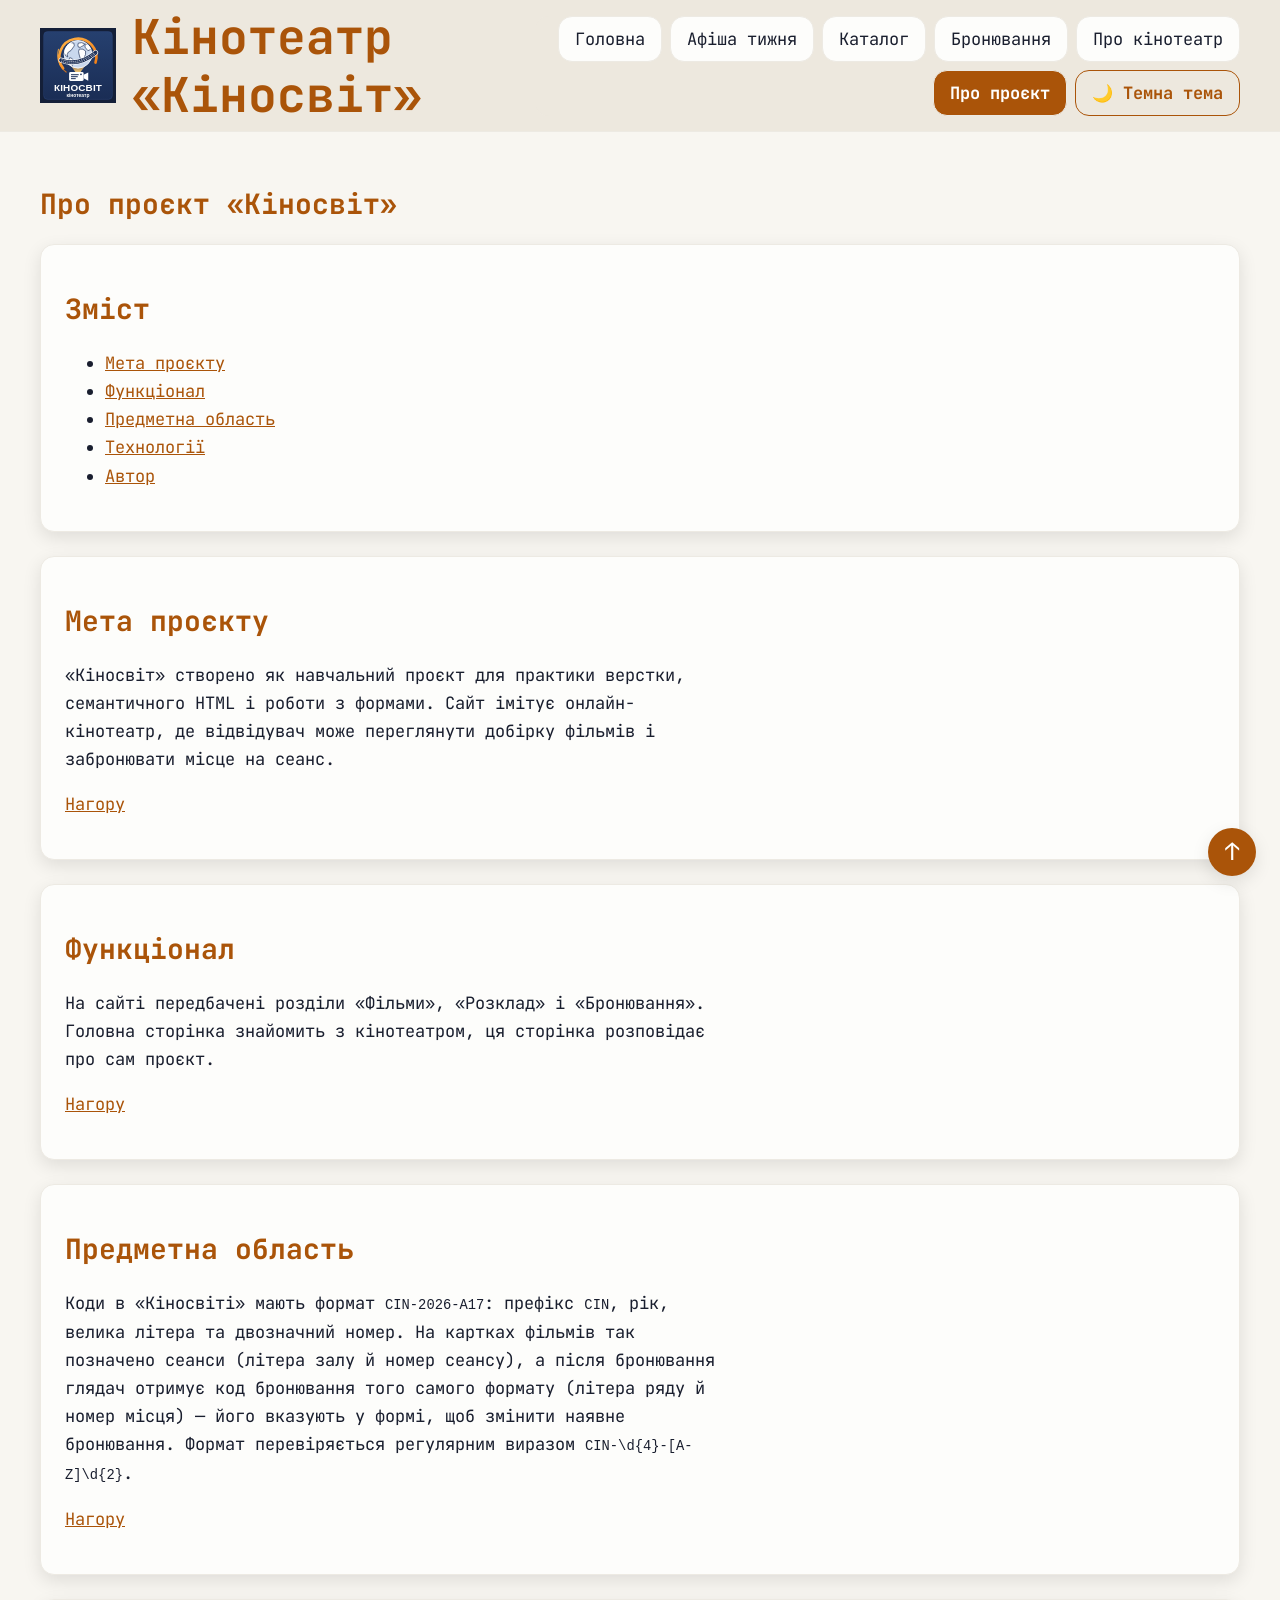
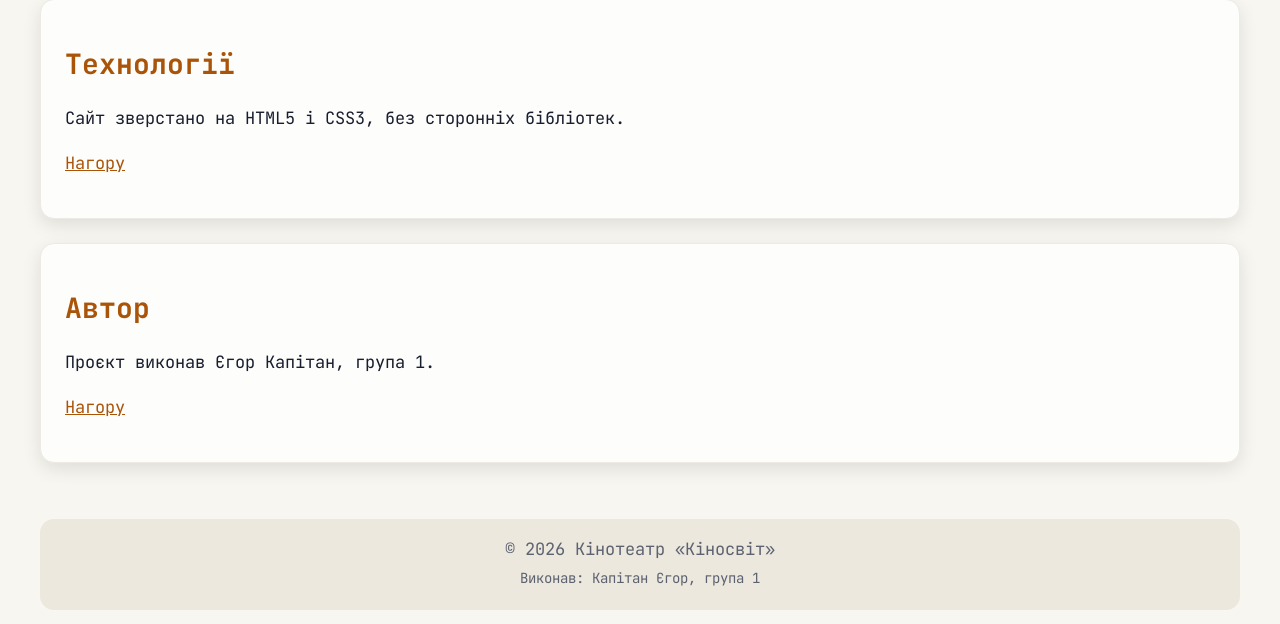
==== commit c20bea94: "LR9: рендер карток, фільтри, модалка, форма, меню, тема" ====
--- a/about.html
+++ b/about.html
@@ -4,6 +4,7 @@
     <meta charset="UTF-8" />
     <meta name="viewport" content="width=device-width, initial-scale=1" />
     <link rel="stylesheet" href="css/styles.css" />
+    <script src="js/app.js" defer></script>
     <title>Про проєкт — Кіносвіт</title>
     <link rel="icon" href="images/favicon.svg" type="image/svg+xml" />
   </head>
@@ -13,21 +14,19 @@
         <img src="images/logo.svg" alt="Логотип кінотеатру «Кіносвіт»" width="120" height="120" />
         <h1>Кінотеатр «Кіносвіт»</h1>
       </div>
-      <nav class="nav" aria-label="Головне меню">
-        <details>
-          <summary class="nav__toggle">☰ Меню</summary>
-          <ul class="menu nav__list">
-            <li><a href="index.html">Головна</a></li>
-            <li><a href="index.html#poster-banner">Афіша тижня</a></li>
-            <li><a href="catalog.html">Каталог</a></li>
-            <li><a href="form.html">Бронювання</a></li>
-            <li><a href="index.html#concept">Про кінотеатр</a></li>
-            <li><a href="about.html" class="current">Про проєкт</a></li>
-            <li>
-              <button class="theme-toggle" type="button" onclick="document.body.classList.toggle('alt-theme')">Тема</button>
-            </li>
-          </ul>
-        </details>
+      <button id="burger" class="burger" type="button" aria-expanded="false" aria-controls="menu" aria-label="Меню">☰</button>
+      <nav id="menu" class="menu" aria-label="Головне меню">
+        <ul class="nav__list">
+          <li><a href="index.html">Головна</a></li>
+          <li><a href="index.html#poster-banner">Афіша тижня</a></li>
+          <li><a href="catalog.html">Каталог</a></li>
+          <li><a href="form.html">Бронювання</a></li>
+          <li><a href="index.html#concept">Про кінотеатр</a></li>
+          <li><a href="about.html" class="current">Про проєкт</a></li>
+          <li>
+            <button id="theme" class="theme-toggle" type="button" aria-pressed="false">🌙 Темна тема</button>
+          </li>
+        </ul>
       </nav>
     </header>
 
--- a/css/styles.css
+++ b/css/styles.css
@@ -127,9 +127,10 @@
   }
 }
 
-/* Кнопка «Тема» (бонус LR6) вмикає клас alt-theme на <body> — тему, протилежну
-   до системної: на темній системі — світлу… */
-body.alt-theme {
+/* Кнопка теми (LR9) ставить на <html> клас, який перебиває системне налаштування
+   в обидва боки: :root.light-theme сильніший за темну базу, а :root.dark-theme —
+   за світлий блок @media вище. */
+:root.light-theme {
   color-scheme: light;
   --color-brand: hsl(40 30% 90%);
   --color-accent: hsl(28 90% 35%);
@@ -154,33 +155,29 @@
   --banner-text-shadow: 0 1px 2px rgb(255 255 255 / 80%);
 }
 
-/* …а на світлій системі — темну. Тому кожна палітра записана двічі:
-   один раз для системного налаштування, другий — для кнопки. */
-@media (prefers-color-scheme: light) {
-  body.alt-theme {
-    color-scheme: dark;
-    --color-brand: hsl(225 24% 11%);
-    --color-accent: hsl(39 94% 59%);
-    --color-on-accent: hsl(225 24% 11%);
-    --color-bg: hsl(225 28% 7%);
-    --color-surface: hsl(225 22% 12%);
-    --color-surface-raised: hsl(225 19% 16%);
-    --color-text: hsl(38 25% 92%);
-    --color-muted: hsl(220 10% 67%);
-    --color-rating: hsl(42 100% 63%);
-    --color-duration: hsl(190 65% 72%);
-    --color-visited: hsl(30 60% 68%);
-    --color-active: hsl(39 94% 45%);
-    --color-error: hsl(0 85% 65%);
-    --color-error-bg: hsl(0 45% 18%);
-    --color-success: hsl(140 55% 55%);
-    --color-success-bg: hsl(140 35% 15%);
-    --shadow: 0 8px 24px rgb(0 0 0 / 28%);
-    --shadow-hover: 0 14px 28px rgb(0 0 0 / 45%);
-    --neu-dark: rgb(0 0 0 / 55%);
-    --neu-light: rgb(255 255 255 / 6%);
-    --banner-text-shadow: 0 1px 2px rgb(0 0 0 / 85%), 0 0 12px rgb(0 0 0 / 55%);
-  }
+:root.dark-theme {
+  color-scheme: dark;
+  --color-brand: hsl(225 24% 11%);
+  --color-accent: hsl(39 94% 59%);
+  --color-on-accent: hsl(225 24% 11%);
+  --color-bg: hsl(225 28% 7%);
+  --color-surface: hsl(225 22% 12%);
+  --color-surface-raised: hsl(225 19% 16%);
+  --color-text: hsl(38 25% 92%);
+  --color-muted: hsl(220 10% 67%);
+  --color-rating: hsl(42 100% 63%);
+  --color-duration: hsl(190 65% 72%);
+  --color-visited: hsl(30 60% 68%);
+  --color-active: hsl(39 94% 45%);
+  --color-error: hsl(0 85% 65%);
+  --color-error-bg: hsl(0 45% 18%);
+  --color-success: hsl(140 55% 55%);
+  --color-success-bg: hsl(140 35% 15%);
+  --shadow: 0 8px 24px rgb(0 0 0 / 28%);
+  --shadow-hover: 0 14px 28px rgb(0 0 0 / 45%);
+  --neu-dark: rgb(0 0 0 / 55%);
+  --neu-light: rgb(255 255 255 / 6%);
+  --banner-text-shadow: 0 1px 2px rgb(0 0 0 / 85%), 0 0 12px rgb(0 0 0 / 55%);
 }
 
 /* Шапка липка на всіх ширинах, тож при переході за якорем (#poster-banner, #goal…)
@@ -323,31 +320,12 @@
   margin: 0;
 }
 
-/* ===== Меню, що складається на телефоні (LR7) =====
-   Список меню загорнуто в <details>: на телефоні видно лише кнопку «☰ Меню»
-   (summary), а натискання — мишею, пальцем, Enter чи Space — розгортає список.
-   Усе це вміє сам браузер, без JavaScript. */
-
-/* Телефон: меню займає всю ширину шапки під назвою */
-.nav {
+/* ===== Бургер-меню (LR9) =====
+   Кнопка відкриває меню на телефоні, а клас .open і aria-expanded ставить js/app.js. */
+
+/* Кнопка на всю ширину шапки, висота не менше 44px — мінімум для пальця */
+.burger {
   align-self: stretch;
-}
-
-/* Загальне правило details з LR2 (акторський склад у каталозі) дає фон і відступи —
-   для меню в шапці вони не потрібні */
-.nav details {
-  margin: 0;
-  padding: 0;
-  border-radius: 0;
-  background: none;
-}
-
-/* summary як кнопка: фон, рамка, відступи, курсор-рука і висота не менше 44px —
-   мінімум, у який зручно влучити пальцем */
-.nav__toggle {
-  display: flex;
-  align-items: center;
-  justify-content: center;
   min-height: 44px;
   padding: var(--space-sm) var(--space-md);
   border: 1px solid var(--color-accent);
@@ -356,34 +334,37 @@
   color: var(--color-accent);
   font-weight: 700;
   cursor: pointer;
-  /* Прибираємо стандартний трикутник summary — його замінює значок ☰ */
-  list-style: none;
-}
-
-.nav__toggle::-webkit-details-marker {
-  display: none;
-}
-
-.nav__toggle:hover {
+}
+
+.burger:hover {
   background: var(--color-surface-raised);
 }
 
-/* Видимий фокус для клавіатури: Tab доводить фокус до summary, Enter/Space розгортає */
-.nav__toggle:focus-visible {
+.burger:focus-visible {
   outline: 3px solid var(--color-accent);
   outline-offset: 3px;
 }
 
-.nav details[open] > .nav__toggle {
-  margin-bottom: var(--space-sm);
+/* Телефон: меню сховане, а відкрите займає всю ширину. Шапка липка, тому довге меню
+   прокручується саме, інакше нижні пункти на низькому екрані були б недосяжні */
+.menu {
+  display: none;
+  align-self: stretch;
+}
+
+.menu.open {
+  display: flex;
+  max-height: calc(100vh - var(--sticky-offset));
+  overflow-y: auto;
 }
 
 /* Меню на Flexbox: проміжки між пунктами дає gap на ul,
    тож у li немає ні inline-block, ні margin.
    Телефон: пункти стовпчиком, кожен на всю ширину.
    Фон меню — --color-brand (LR4). */
-.menu {
+.nav__list {
   display: flex;
+  flex: 1;
   flex-direction: column;
   gap: var(--space-sm);
   margin: 0;
@@ -393,39 +374,29 @@
   list-style: none;
 }
 
-/* Від планшета кнопка «☰ Меню» не потрібна: меню — горизонтальний ряд праворуч
-   від назви, перенесені пункти теж притиснуті праворуч.
-   <details> у HTML без атрибута open (інакше на телефоні меню відкривалося б
-   розгорнутим і липка шапка закривала б пів екрана), тому вміст закритого
-   <details> показуємо через псевдоелемент ::details-content. Браузер, який його
-   не знає, просто лишить на широкому екрані кнопку «☰ Меню» — меню не зникне. */
+/* Від планшета кнопка не потрібна: меню завжди видно рядом праворуч від назви,
+   перенесені пункти теж притиснуті праворуч */
 @media (min-width: 768px) {
-  .nav {
+  .burger {
+    display: none;
+  }
+
+  .menu {
+    display: flex;
     align-self: auto;
   }
 
-  .nav details > .nav__list {
+  .nav__list {
     flex-direction: row;
     flex-wrap: wrap;
     justify-content: flex-end;
   }
-
-  @supports selector(::details-content) {
-    .nav__toggle {
-      display: none;
-    }
-
-    .nav details::details-content {
-      content-visibility: visible;
-      display: contents;
-    }
-  }
 }
 
 /* Посилання — «плитки»: padding і висота не менше 44px, тож клікабельна вся область
    пункту. flex — щоб текст стояв по центру плитки.
    :any-link — щоб це правило не перебивалося загальними a:link / a:visited нижче */
-.menu a:any-link {
+.nav__list a:any-link {
   display: flex;
   align-items: center;
   justify-content: center;
@@ -440,14 +411,14 @@
 }
 
 /* 5.3 Зміна фону пункту при наведенні (і при фокусі з клавіатури) */
-.menu a:hover,
-.menu a:focus-visible {
+.nav__list a:hover,
+.nav__list a:focus-visible {
   background: var(--color-surface-raised);
   color: var(--color-accent);
 }
 
 /* 5.4 Поточна сторінка: клас current переїжджає між сторінками, вигляд — контрастний */
-.menu a.current {
+.nav__list a.current {
   background: var(--color-accent);
   color: var(--color-on-accent);
   font-weight: 700;
@@ -630,18 +601,6 @@
   font-size: 0.875rem;
 }
 
-/* Сам фільтр — без JavaScript. Кожна картка має data-genres зі своїми жанрами
-   з variant04.json. :has() перевіряє, який перемикач обрано, а ~= шукає жанр
-   як окреме слово в списку: картки, де його немає, ховаються.
-   Для «Усі фільми» правила немає — тоді видно все. */
-.layout:has(#genre-scifi:checked) .cards .card:not([data-genres~="фантастика"]),
-.layout:has(#genre-drama:checked) .cards .card:not([data-genres~="драма"]),
-.layout:has(#genre-action:checked) .cards .card:not([data-genres~="бойовик"]),
-.layout:has(#genre-thriller:checked) .cards .card:not([data-genres~="трилер"]),
-.layout:has(#genre-adventure:checked) .cards .card:not([data-genres~="пригоди"]) {
-  display: none;
-}
-
 section,
 article,
 .layout__nav,
@@ -1161,6 +1120,14 @@
   gap: var(--gap);
   /* Відступ від заголовка «Каталог» — через padding: вертикальні margin у роботі лише знизу */
   padding-top: var(--space-sm);
+  /* Ширина однієї колонки; 100cqi — ширина зони .catalog (див. правило #cards нижче) */
+  --card-max: calc((100cqi - var(--gap)) / 2);
+}
+
+/* auto-fit згортає порожні колонки, тож після фільтра одна-дві картки розтягнулися б
+   на весь ряд і постер став би величезним. Тримаємо їх у ширині звичайної колонки */
+#cards > .card:not(.card--pinned) {
+  max-width: var(--card-max);
 }
 
 /* Кількістю постерів у ряду (варіант 4: 2 → 3 → 5) керуємо лише значенням
@@ -1171,12 +1138,14 @@
 @media (min-width: 768px) {
   .cards {
     --min-col: calc((100% - 2 * var(--gap)) / 3);
+    --card-max: calc((100cqi - 2 * var(--gap)) / 3);
   }
 }
 
 @media (min-width: 1024px) {
   .cards {
     --min-col: calc((100% - 4 * var(--gap)) / 5);
+    --card-max: calc((100cqi - 4 * var(--gap)) / 5);
   }
 }
 
@@ -1292,6 +1261,12 @@
   border-radius: 999px;
 }
 
+/* Бейдж звичайного фільму — спокійніший за «Прем'єру» */
+.card__badge--out {
+  background: var(--color-surface);
+  color: var(--color-text);
+}
+
 /* Картки вузькі (на десктопі п'ять у ряд, ~130–170px), тож відступи й шрифти компактні */
 .card__body {
   padding: var(--space-sm);
@@ -1522,31 +1497,12 @@
   overflow: hidden;
 }
 
-dialog h2 {
-  margin: 0 0 var(--space-xs);
-}
-
-dialog .details__id {
-  margin: 0 0 var(--space-md);
-  color: var(--color-muted);
-}
-
-dialog dl {
-  margin: 0 0 var(--space-lg);
-}
-
-dialog dd {
-  margin: 0 0 var(--space-sm);
-}
-
 dialog h3 {
   margin: 0 0 var(--space-sm);
-  font-size: 1.1rem;
-}
-
-.details__cast {
-  margin: 0 0 var(--space-lg);
-  padding-left: var(--space-lg);
+}
+
+dialog p {
+  margin: 0 0 var(--space-md);
 }
 
 /* ===================================================================
@@ -1707,8 +1663,8 @@
    =================================================================== */
 
 /* --- Бонус 1. Перемикач теми ---
-   Кнопка в меню вмикає/вимикає клас alt-theme на <body> — тему, протилежну
-   до системної. Сама тема — це лише блоки з перевизначеними змінними (на початку файлу):
+   Кнопка в меню перемикає класи dark-theme / light-theme на <html> (js/app.js).
+   Сама тема — це лише блоки з перевизначеними змінними (на початку файлу):
    жодне правило оформлення для неї не продубльоване.
    Кнопка виглядає як решта «плиток» меню. */
 .theme-toggle {
@@ -1923,6 +1879,110 @@
   }
 }
 
+/* ===== Демонстрація роботи js/app.js (LR8) ===== */
+
+.demo h3 {
+  margin: var(--space-lg) 0 var(--space-sm);
+}
+
+/* white-space: pre-line зберігає переноси рядків "\n", які скрипт вставляє між
+   пунктами (зайві пробіли при цьому все одно зливаються, а довгі рядки переносяться);
+   без нього браузер показав би весь список одним суцільним рядком. */
+.js-out {
+  /* Без max-width: 65ch загального правила p — блоки на всю ширину секції */
+  max-width: none;
+  margin: 0;
+  padding: var(--space-md);
+  border-radius: calc(var(--radius) / 2);
+  background: var(--color-surface-raised);
+  /* Моноширинний шрифт сайту (JetBrains Mono) — стовпчики чисел рівні */
+  font-family: var(--font-body);
+  line-height: 1.7;
+  white-space: pre-line;
+  /* Довгі назви без пробілів не розпирають блок на вузькому екрані */
+  overflow-wrap: anywhere;
+}
+
+/* ===== Панель каталогу, форма й повідомлення (LR9) ===== */
+
+.controls {
+  display: flex;
+  flex-wrap: wrap;
+  align-items: flex-end;
+  gap: var(--space-md);
+  margin-bottom: var(--space-md);
+}
+
+.controls__field {
+  display: flex;
+  flex: 1 1 9rem;
+  flex-direction: column;
+  gap: var(--space-xs);
+}
+
+/* Поле, список і кнопка однакової висоти, щоб панель стояла рівним рядом */
+.controls input,
+.controls select,
+.controls button {
+  min-height: 44px;
+}
+
+/* На фото зали кнопці «Детальніше» потрібне власне тло */
+.card--glass .card__preview {
+  background: var(--color-surface);
+}
+
+.empty {
+  max-width: none;
+  margin: 0 0 var(--space-md);
+  color: var(--color-muted);
+}
+
+/* Поле з помилкою: червона рамка й тло; порожній блок помилки не займає місця в сітці форми */
+.invalid {
+  border-color: var(--color-error);
+  background: var(--color-error-bg);
+}
+
+input[type="checkbox"].invalid {
+  outline: 2px solid var(--color-error);
+  outline-offset: 2px;
+}
+
+.error {
+  color: var(--color-error);
+  font-size: 0.875rem;
+}
+
+.error:empty {
+  display: none;
+}
+
+/* Від планшета форма у дві колонки: помилка стоїть під полем, у правій */
+@media (min-width: 768px) {
+  .error {
+    grid-column: 2;
+  }
+}
+
+.receipt ul {
+  margin: 0;
+  padding-left: var(--space-lg);
+}
+
+.toast {
+  position: fixed;
+  bottom: var(--space-lg);
+  left: var(--space-lg);
+  z-index: 20;
+  padding: var(--space-sm) var(--space-md);
+  border-radius: var(--radius);
+  background: var(--color-accent);
+  color: var(--color-on-accent);
+  box-shadow: var(--shadow);
+  animation: fade 200ms ease-out both;
+}
+
 /* ===== Повага до prefers-reduced-motion (LR7) =====
    Людям, яким рух на екрані шкодить, система передає налаштування «зменшити рух».
    Анімації й переходи не вимикаємо, а робимо майже миттєвими (0.01ms): так
@@ -1958,9 +2018,10 @@
    колонку, кнопки — і зводимо все до чорного тексту на білому. */
 @media print {
   /* Палітра на чорно-біле: правила беруть кольори зі змінних, тож досить
-     перевизначити змінні. body.alt-theme — щоб і кнопка «Тема» не впливала на друк */
+     перевизначити змінні. Класи теми — щоб і кнопка теми не впливала на друк */
   :root,
-  body.alt-theme {
+  :root.dark-theme,
+  :root.light-theme {
     color-scheme: light;
     --color-brand: #fff;
     --color-accent: #000;
@@ -1985,7 +2046,10 @@
   }
 
   /* Навігація, бічна колонка (рубрики, фільтр, поради), кнопки й заготовки на папері марні */
-  .nav,
+  .burger,
+  .menu,
+  .controls,
+  .toast,
   .layout__nav,
   .layout__aside,
   .to-top,
@@ -2027,6 +2091,7 @@
   /* На аркуші ~720px — це «телефонна» ширина, але постерів поміщається п'ять у ряд */
   .cards {
     --min-col: calc((100% - 4 * var(--gap)) / 5);
+    --card-max: calc((100cqi - 4 * var(--gap)) / 5);
   }
 
   /* Картку не розрізає між сторінками */
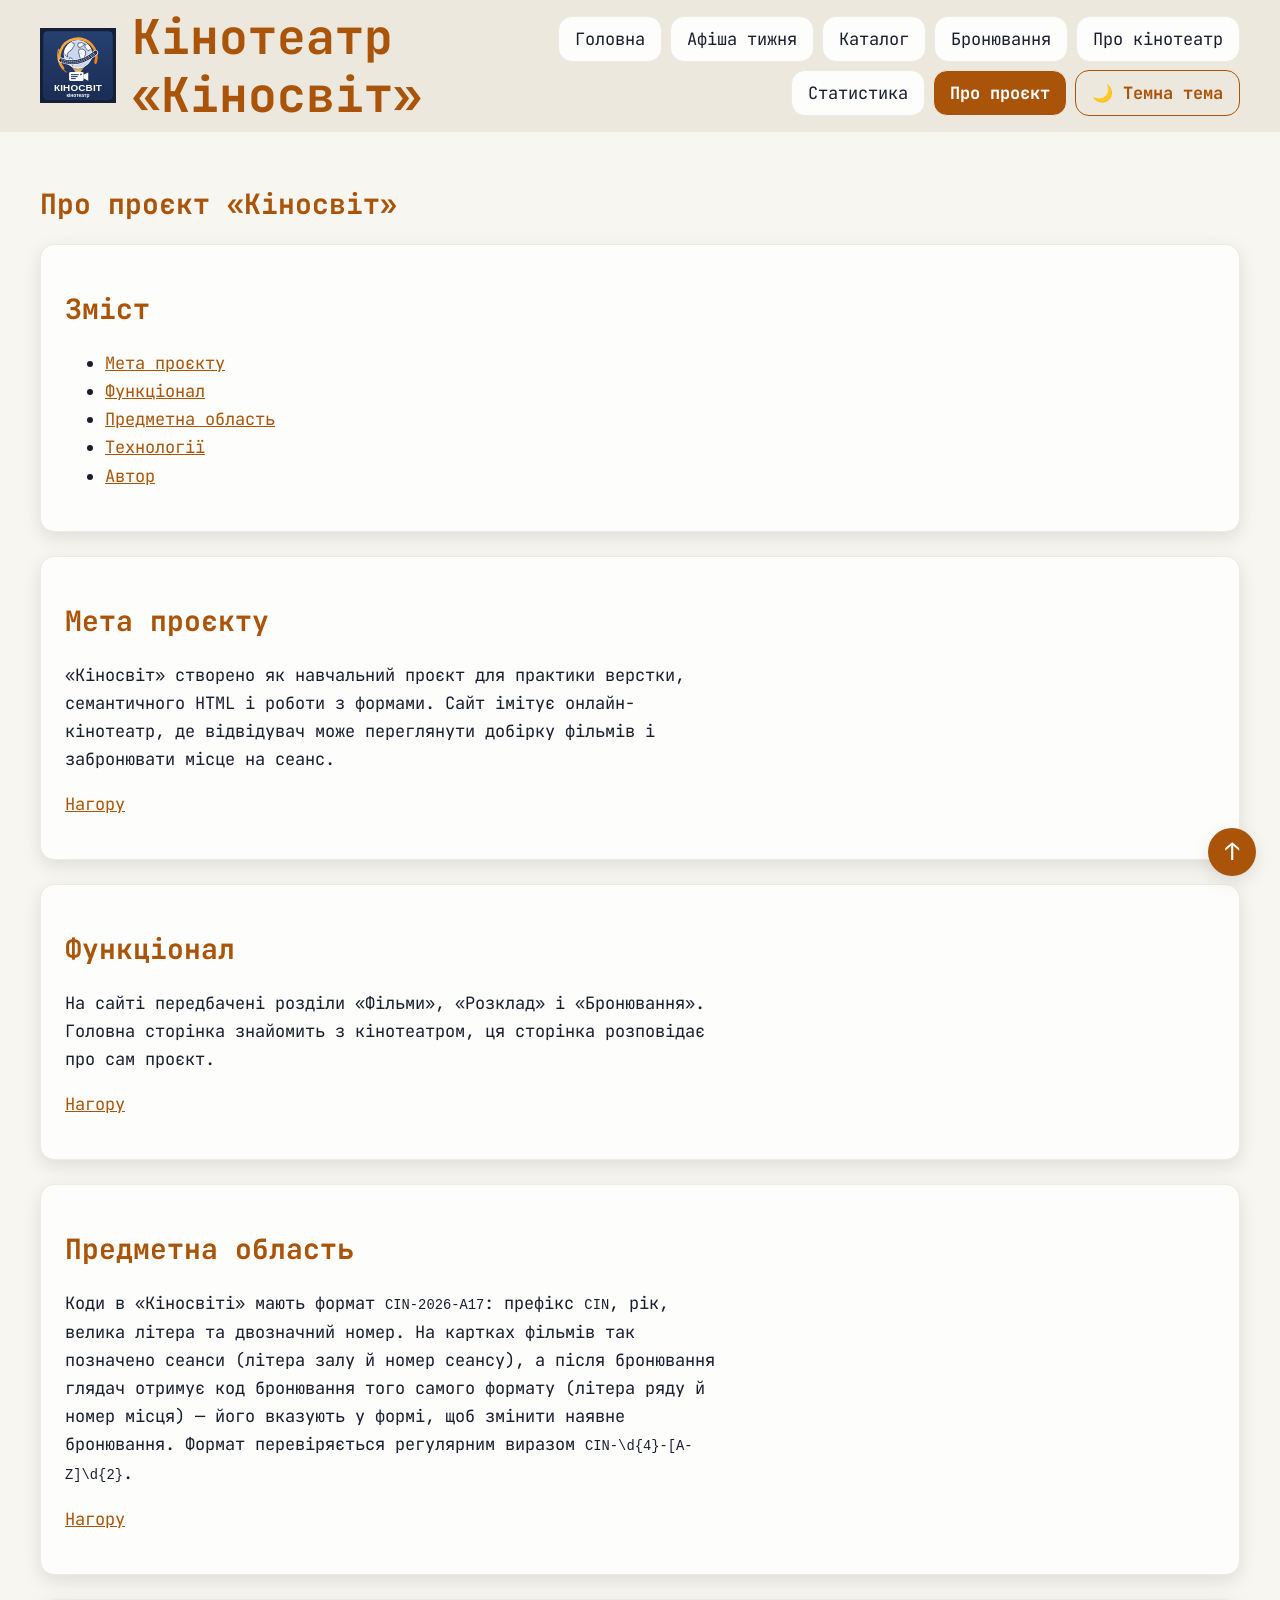
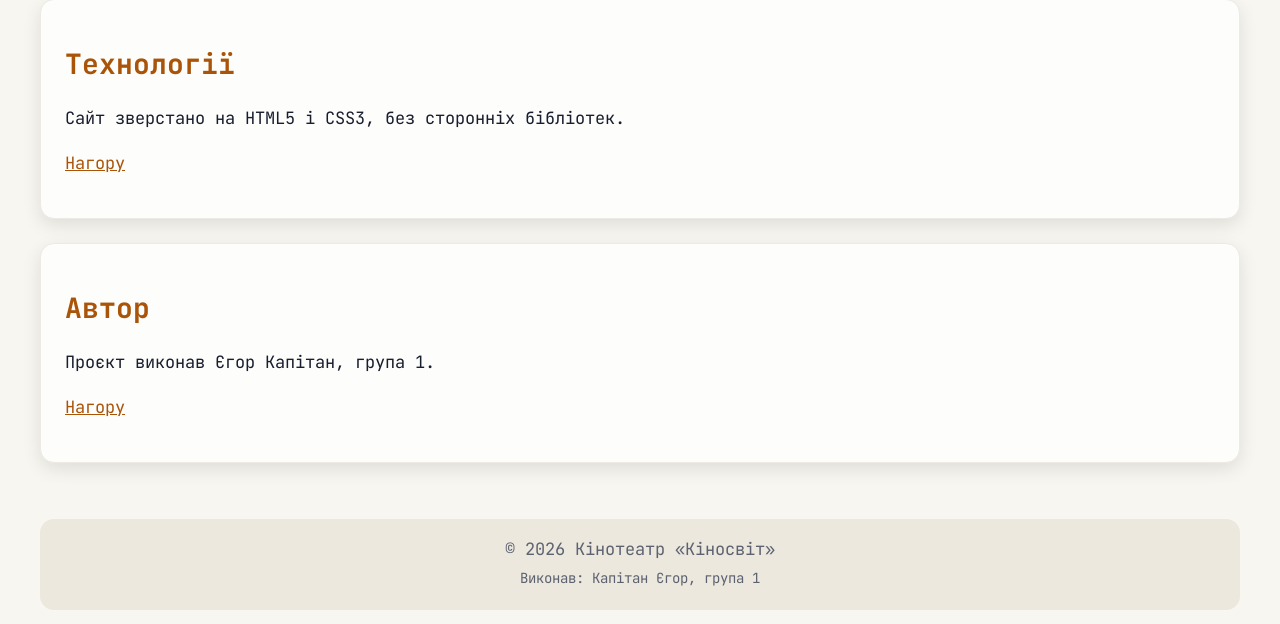
==== commit 9f2bdeba: "LR10: бонуси — статистика, фільтри, кеш, then/catch" ====
--- a/about.html
+++ b/about.html
@@ -22,6 +22,7 @@
           <li><a href="catalog.html">Каталог</a></li>
           <li><a href="form.html">Бронювання</a></li>
           <li><a href="index.html#concept">Про кінотеатр</a></li>
+          <li><a href="stats.html">Статистика</a></li>
           <li><a href="about.html" class="current">Про проєкт</a></li>
           <li>
             <button id="theme" class="theme-toggle" type="button" aria-pressed="false">🌙 Темна тема</button>
--- a/css/styles.css
+++ b/css/styles.css
@@ -59,6 +59,9 @@
   --color-error-bg: hsl(0 45% 18%);
   --color-success: hsl(140 55% 55%);
   --color-success-bg: hsl(140 35% 15%);
+  /* Підсвітка збігу в пошуку (LR9) — однакова в обох темах */
+  --color-mark-bg: hsl(50 100% 60%);
+  --color-mark-text: hsl(0 0% 0%);
   /* Розміри: шкала відступів і ширини — щоб у відступах не було «магічних чисел» */
   --space-xs: 0.25rem;
   --space-sm: 0.5rem;
@@ -858,6 +861,13 @@
   white-space: nowrap;
 }
 
+/* Тривалість у картках (LR10): окремий колір, цифри однакової ширини */
+.duration {
+  color: var(--color-duration);
+  font-variant-numeric: tabular-nums;
+  white-space: nowrap;
+}
+
 /* Тривалість — 4-та комірка рядка tbody (без класу в розмітці) */
 tbody td:nth-child(4) {
   color: var(--color-duration);
@@ -1261,6 +1271,30 @@
   border-radius: 999px;
 }
 
+/* Сердечко «обране» (LR10) — у лівому верхньому куті постера, навпроти бейджа */
+.fav {
+  position: absolute;
+  top: var(--space-sm);
+  left: var(--space-sm);
+  z-index: 2;
+  display: grid;
+  place-items: center;
+  width: 2.25rem;
+  height: 2.25rem;
+  padding: 0;
+  border: 1px solid var(--color-surface-raised);
+  border-radius: 50%;
+  background: var(--color-surface);
+  font-size: 1rem;
+  line-height: 1;
+  cursor: pointer;
+}
+
+.fav:hover,
+.fav:focus-visible {
+  border-color: var(--color-accent);
+}
+
 /* Бейдж звичайного фільму — спокійніший за «Прем'єру» */
 .card__badge--out {
   background: var(--color-surface);
@@ -1452,7 +1486,8 @@
    який браузер малює поверх усієї сторінки, зокрема й липкої шапки, —
    а шапка в LR5 жила у звичайному потоці, тому її доводилося піднімати z-index. */
 dialog {
-  width: min(90%, 420px);
+  /* Ширше, ніж у LR9: тепер у вікні таблиця акторського складу */
+  width: min(92%, 560px);
   padding: var(--space-lg);
   border: none;
   border-radius: var(--radius);
@@ -1503,6 +1538,48 @@
 
 dialog p {
   margin: 0 0 var(--space-md);
+}
+
+/* Секції модалки (LR10): заголовок секції, пари «підпис — значення», список і таблиця */
+dialog h4 {
+  margin: var(--space-md) 0 var(--space-sm);
+  color: var(--color-accent);
+}
+
+dialog dl,
+.stats__list {
+  display: grid;
+  grid-template-columns: auto 1fr;
+  gap: var(--space-xs) var(--space-md);
+  margin: 0;
+}
+
+dialog dt,
+.stats__list dt {
+  color: var(--color-muted);
+  font-weight: 400;
+}
+
+dialog dd,
+.stats__list dd {
+  margin: 0;
+}
+
+dialog ul {
+  margin: 0;
+  padding-left: var(--space-lg);
+}
+
+dialog table {
+  margin-bottom: var(--space-md);
+}
+
+.details__empty {
+  color: var(--color-muted);
+}
+
+.details__loss {
+  color: var(--color-error);
 }
 
 /* ===================================================================
@@ -1879,30 +1956,6 @@
   }
 }
 
-/* ===== Демонстрація роботи js/app.js (LR8) ===== */
-
-.demo h3 {
-  margin: var(--space-lg) 0 var(--space-sm);
-}
-
-/* white-space: pre-line зберігає переноси рядків "\n", які скрипт вставляє між
-   пунктами (зайві пробіли при цьому все одно зливаються, а довгі рядки переносяться);
-   без нього браузер показав би весь список одним суцільним рядком. */
-.js-out {
-  /* Без max-width: 65ch загального правила p — блоки на всю ширину секції */
-  max-width: none;
-  margin: 0;
-  padding: var(--space-md);
-  border-radius: calc(var(--radius) / 2);
-  background: var(--color-surface-raised);
-  /* Моноширинний шрифт сайту (JetBrains Mono) — стовпчики чисел рівні */
-  font-family: var(--font-body);
-  line-height: 1.7;
-  white-space: pre-line;
-  /* Довгі назви без пробілів не розпирають блок на вузькому екрані */
-  overflow-wrap: anywhere;
-}
-
 /* ===== Панель каталогу, форма й повідомлення (LR9) ===== */
 
 .controls {
@@ -1932,8 +1985,60 @@
   background: var(--color-surface);
 }
 
+.controls__check {
+  display: flex;
+  align-items: center;
+  gap: var(--space-sm);
+  min-height: 44px;
+}
+
+.sort-buttons {
+  display: flex;
+  flex: 1 1 100%;
+  flex-wrap: wrap;
+  gap: var(--space-sm);
+}
+
+.sort-buttons .active {
+  border-color: var(--color-accent);
+  background: var(--color-accent);
+  color: var(--color-on-accent);
+}
+
+.count {
+  flex: 1 1 100%;
+  max-width: none;
+  margin: 0;
+  color: var(--color-muted);
+}
+
+/* Підсвітка збігу в назві картки: кольори однакові в обох темах */
+mark {
+  background: var(--color-mark-bg);
+  color: var(--color-mark-text);
+}
+
+/* Повідомлення, якщо data.json не завантажився */
+.load-error {
+  max-width: none;
+  margin: 0 0 var(--space-md);
+  padding: var(--space-md);
+  border: 1px solid var(--color-error);
+  border-radius: calc(var(--radius) / 2);
+  background: var(--color-error-bg);
+  color: var(--color-text);
+}
+
+/* LR10, бонус 5: підказка, що каталог показано з кешу, поки вантажаться свіжі дані */
+.cache-note {
+  max-width: none;
+  margin: 0 0 var(--space-md);
+  color: var(--color-muted);
+}
+
 .empty {
   max-width: none;
+  overflow-wrap: anywhere;
   margin: 0 0 var(--space-md);
   color: var(--color-muted);
 }
@@ -1975,6 +2080,9 @@
   bottom: var(--space-lg);
   left: var(--space-lg);
   z-index: 20;
+  /* Довгий текст переноситься і не заходить на кнопку «нагору» праворуч */
+  max-width: calc(100vw - 2 * var(--space-lg) - 4rem);
+  overflow-wrap: anywhere;
   padding: var(--space-sm) var(--space-md);
   border-radius: var(--radius);
   background: var(--color-accent);
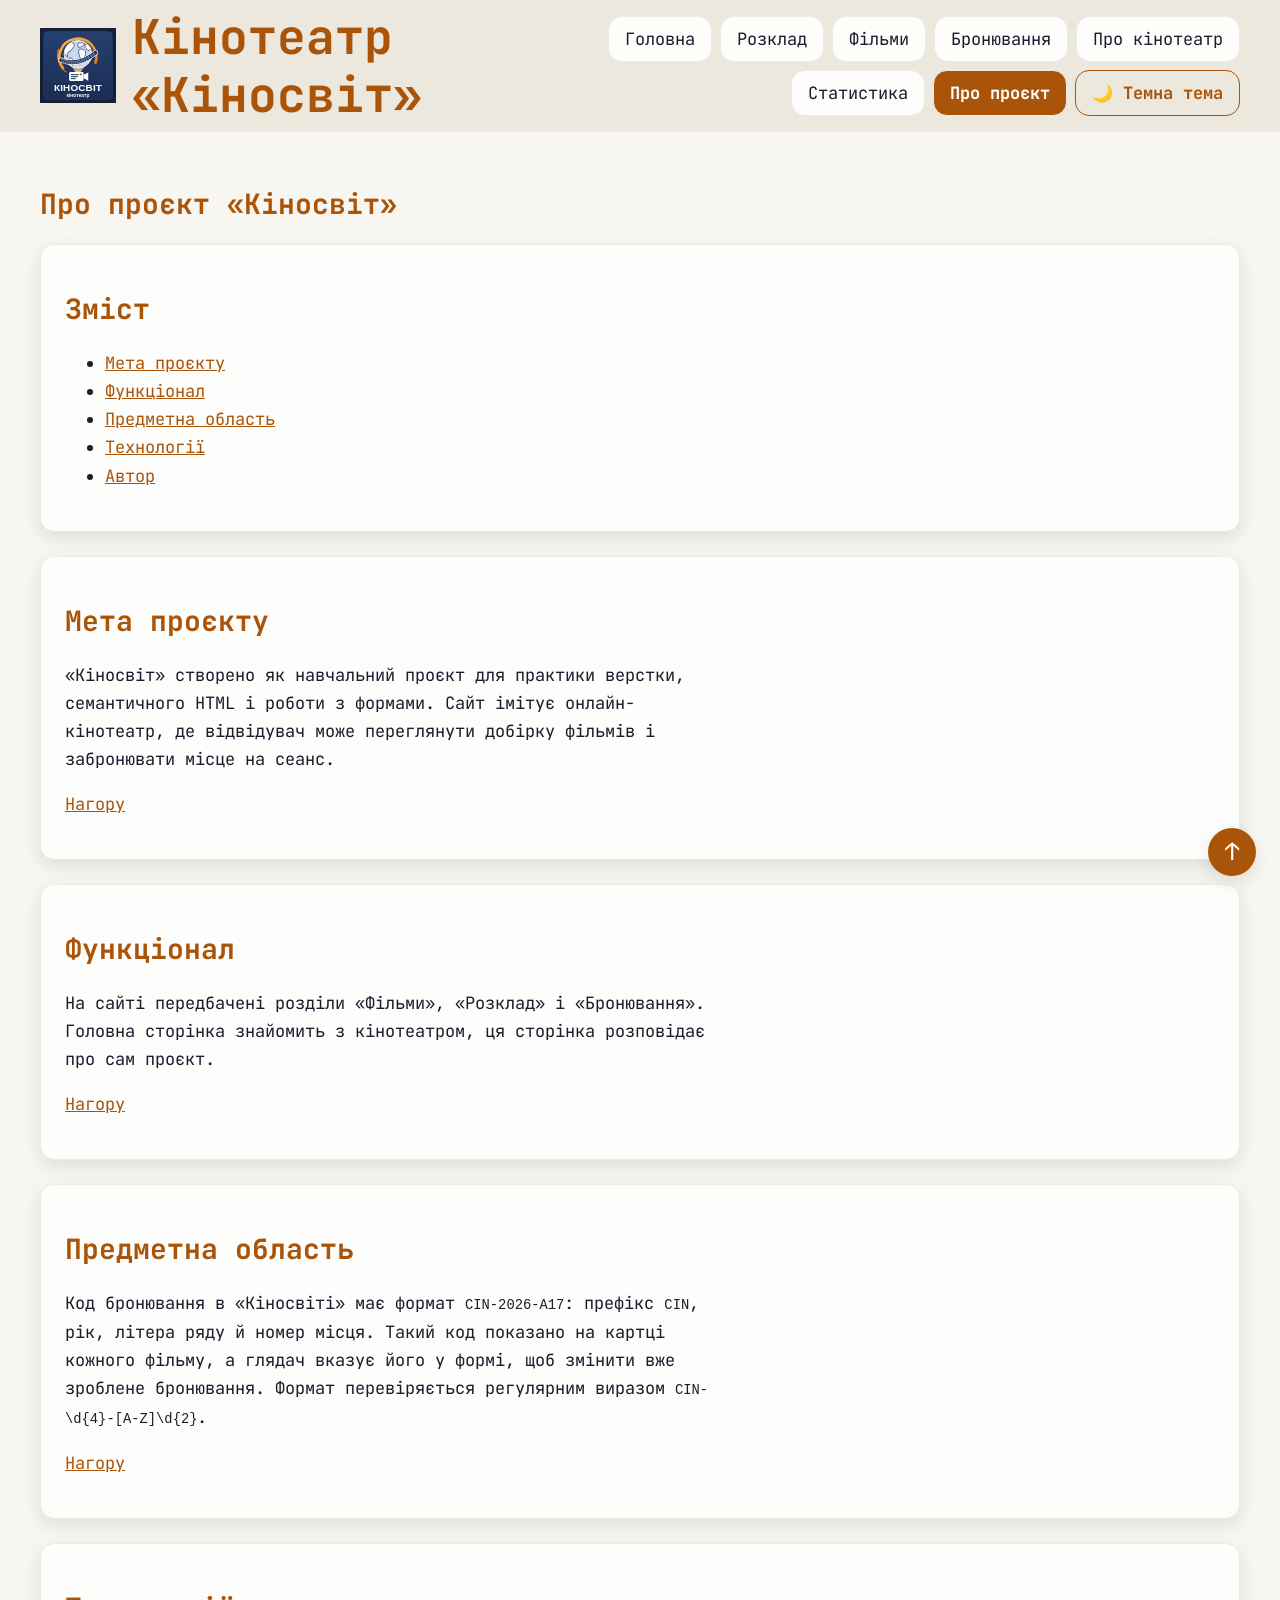
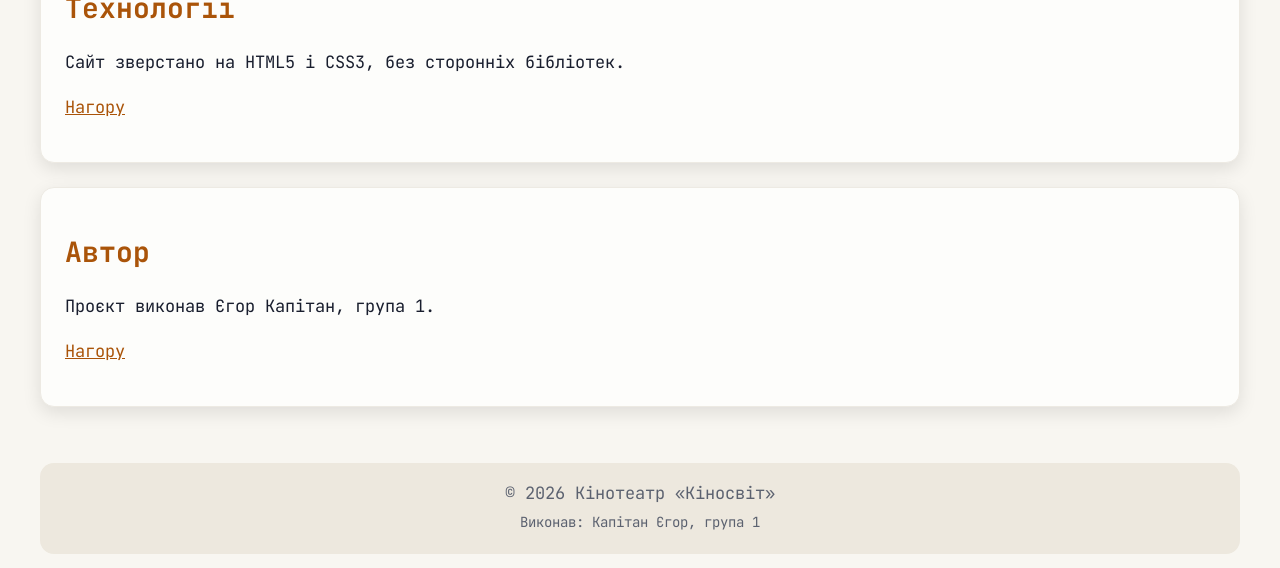
==== commit c9b0d779: "LR10: фільми з data.json у статичному вмісті, меню і код бронювання за легендою" ====
--- a/about.html
+++ b/about.html
@@ -18,8 +18,8 @@
       <nav id="menu" class="menu" aria-label="Головне меню">
         <ul class="nav__list">
           <li><a href="index.html">Головна</a></li>
-          <li><a href="index.html#poster-banner">Афіша тижня</a></li>
-          <li><a href="catalog.html">Каталог</a></li>
+          <li><a href="index.html#schedule">Розклад</a></li>
+          <li><a href="catalog.html">Фільми</a></li>
           <li><a href="form.html">Бронювання</a></li>
           <li><a href="index.html#concept">Про кінотеатр</a></li>
           <li><a href="stats.html">Статистика</a></li>
@@ -73,12 +73,10 @@
       <section id="domain">
         <h2>Предметна область</h2>
         <p>
-          Коди в «Кіносвіті» мають формат <code>CIN-2026-A17</code>:
-          префікс <code>CIN</code>, рік, велика літера та двозначний номер.
-          На картках фільмів так позначено сеанси (літера залу й номер сеансу),
-          а після бронювання глядач отримує код бронювання того самого формату
-          (літера ряду й номер місця) — його вказують у формі, щоб змінити
-          наявне бронювання. Формат перевіряється регулярним виразом
+          Код бронювання в «Кіносвіті» має формат <code>CIN-2026-A17</code>:
+          префікс <code>CIN</code>, рік, літера ряду й номер місця. Такий код
+          показано на картці кожного фільму, а глядач вказує його у формі,
+          щоб змінити вже зроблене бронювання. Формат перевіряється регулярним виразом
           <code>CIN-\d{4}-[A-Z]\d{2}</code>.
         </p>
         <p><a href="#top">Нагору</a></p>
